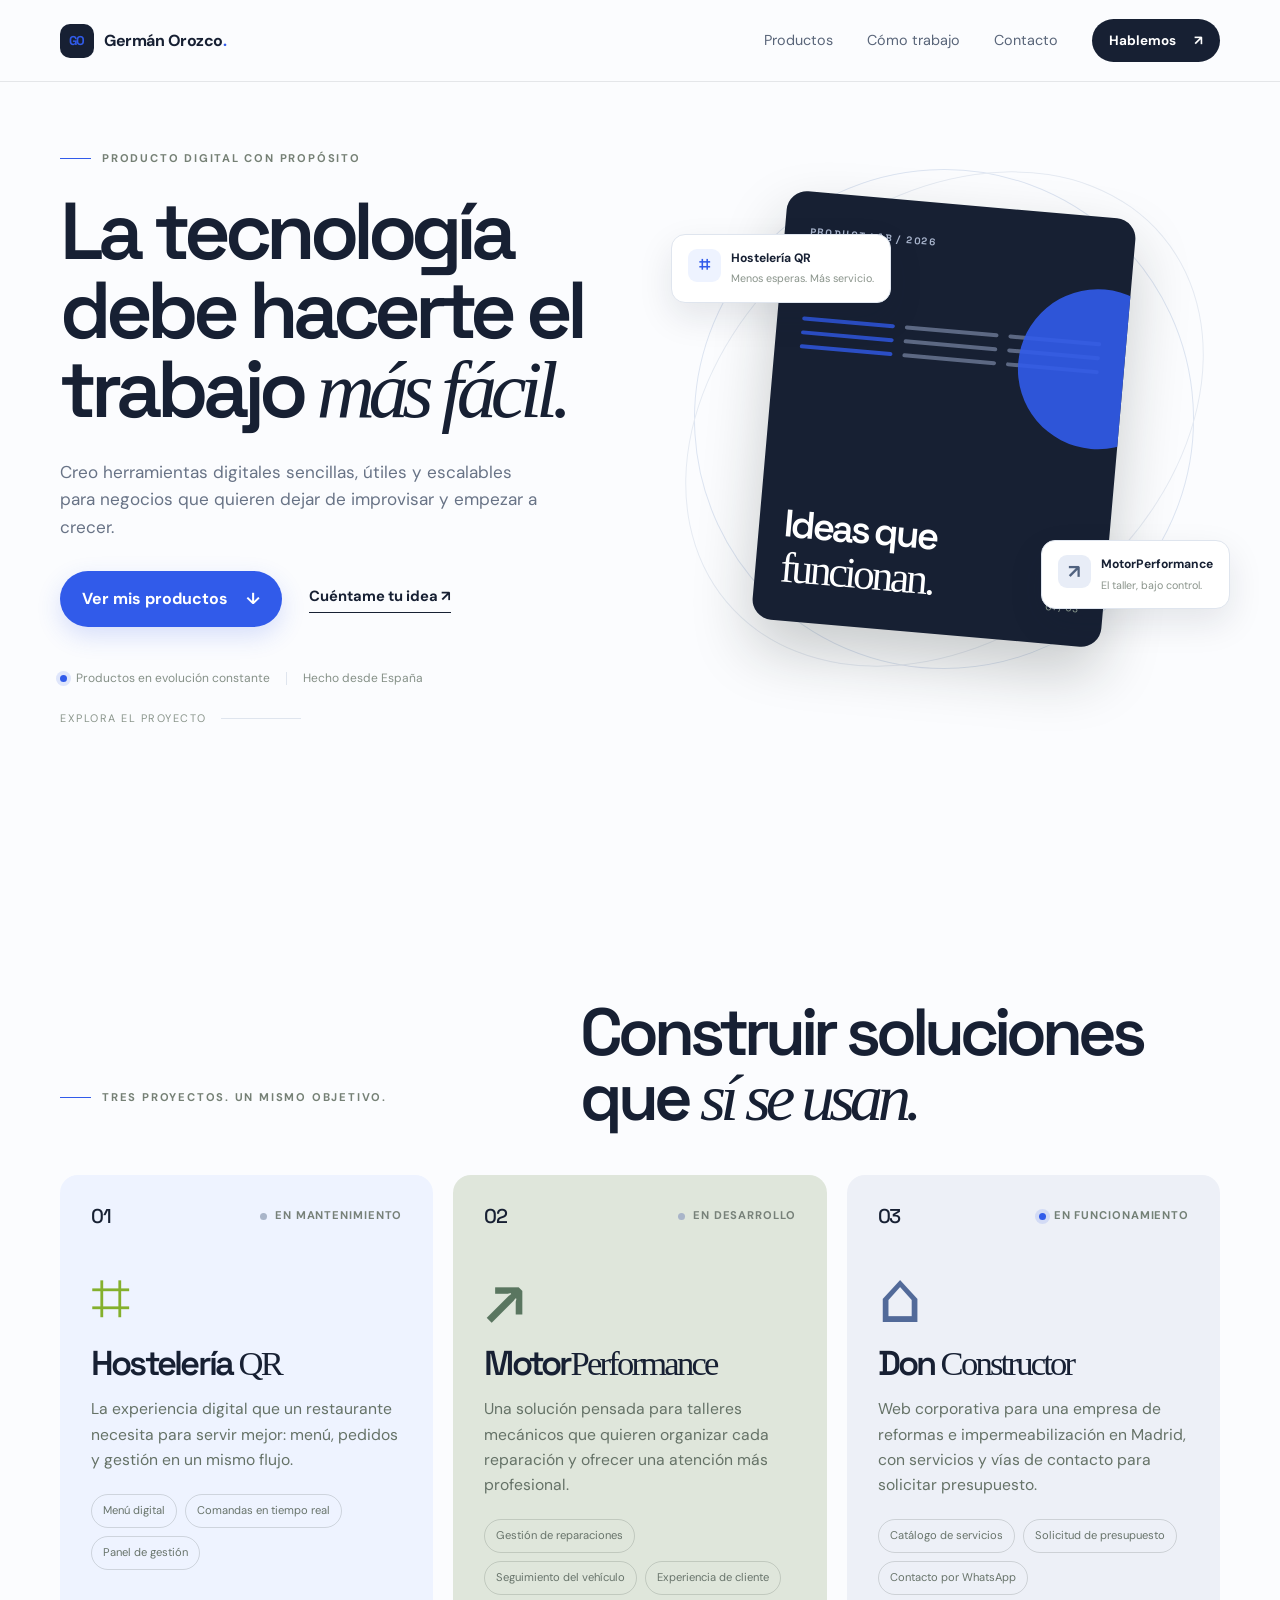
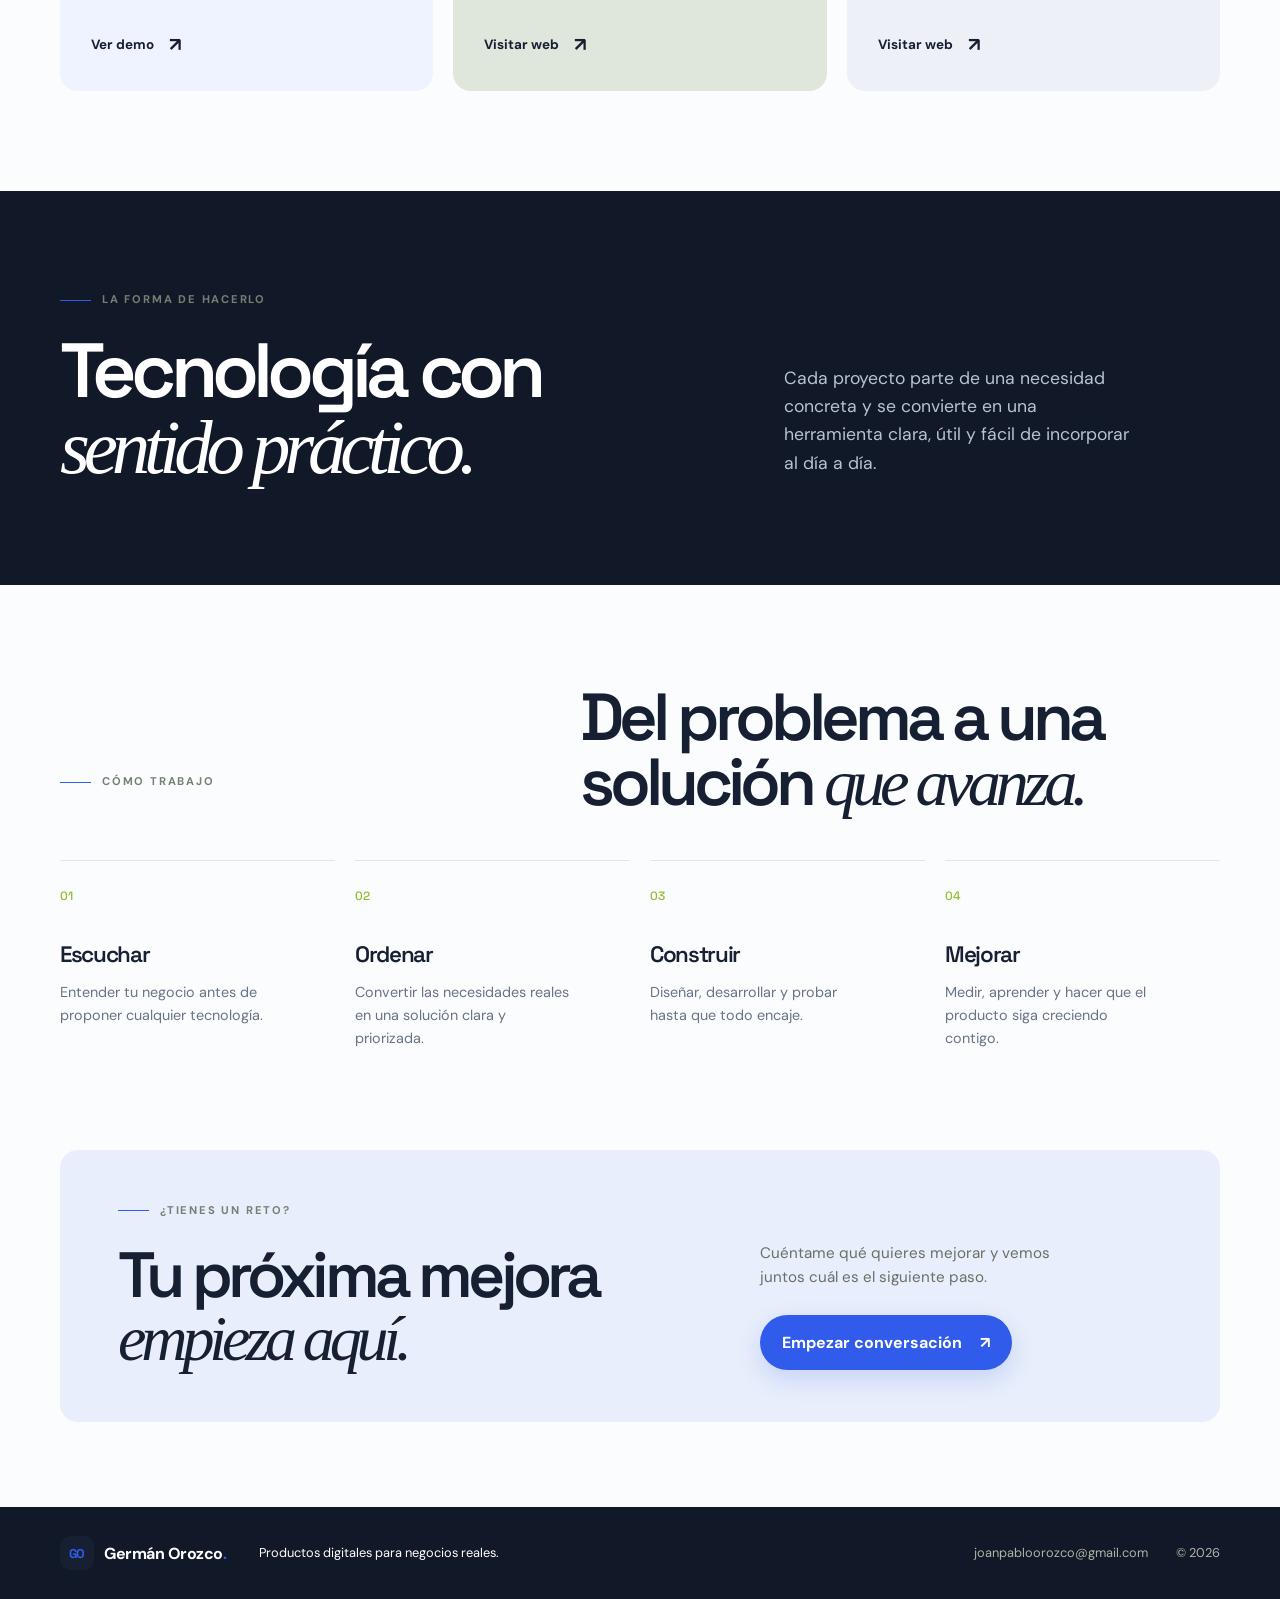
==== index.html @ e048401c "Add Arkanoid game demo and styling for Hostelería QR page" ====
<!doctype html>
<html lang="es">
<head>
  <meta charset="utf-8">
  <meta name="viewport" content="width=device-width, initial-scale=1">
  <title>Germán Orozco — Productos digitales que hacen avanzar tu negocio</title>
  <meta name="description" content="Soluciones digitales creadas por Germán Orozco para hostelería, talleres, construcción y negocios que quieren trabajar mejor.">
  <meta name="author" content="Germán Orozco Murcia">
  <meta property="og:title" content="Germán Orozco — Productos digitales que hacen avanzar tu negocio">
  <meta property="og:description" content="Hostelería QR, MotorPerformance y Don Constructor: soluciones digitales para negocios reales.">
  <link rel="icon" type="image/svg+xml" href="./assets/favicon.svg">
  <link rel="preconnect" href="https://fonts.googleapis.com">
  <link rel="preconnect" href="https://fonts.gstatic.com" crossorigin>
  <link href="https://fonts.googleapis.com/css2?family=DM+Sans:wght@400;500;600;700&family=Space+Grotesk:wght@500;600;700&display=swap" rel="stylesheet">
  <link rel="stylesheet" href="./styles.css">
</head>
<body>
  <header class="site-header" id="header"><div class="container header-inner"><a class="logo" href="#inicio" aria-label="Germán Orozco, inicio"><span class="logo-mark">GO</span><span>Germán Orozco<span class="logo-dot">.</span></span></a><button class="nav-toggle" id="nav-toggle" aria-label="Abrir menú" aria-expanded="false" aria-controls="nav-menu"><span></span><span></span></button><nav class="nav" id="nav-menu" aria-label="Navegación principal"><a href="#productos">Productos</a><a href="#metodo">Cómo trabajo</a><a href="#contacto">Contacto</a><button class="button button--small button--dark open-modal-trigger">Hablemos <span aria-hidden="true">↗</span></button></nav></div></header>
  <main>
    <section class="hero" id="inicio"><div class="hero-grid container"><div class="hero-copy"><p class="eyebrow"><span class="eyebrow-line"></span> Producto digital con propósito</p><h1>La tecnología debe hacerte el trabajo <em>más fácil.</em></h1><p class="hero-lead">Creo herramientas digitales sencillas, útiles y escalables para negocios que quieren dejar de improvisar y empezar a crecer.</p><div class="hero-actions"><a class="button button--accent" href="#productos">Ver mis productos <span aria-hidden="true">↓</span></a><a class="text-link" href="#contacto">Cuéntame tu idea <span aria-hidden="true">↗</span></a></div><div class="hero-note"><span class="status-dot"></span> Productos en evolución constante <span class="note-divider"></span> Hecho desde España</div></div><div class="hero-art" aria-label="Vista abstracta de productos conectados"><div class="orbit orbit--one"></div><div class="orbit orbit--two"></div><div class="art-card art-card--main"><span class="art-label">PRODUCT LAB / 2026</span><div class="art-grid"><span></span><span></span><span></span><span></span><span></span><span></span><span></span><span></span><span></span></div><div class="art-main-copy"><strong>Ideas que<br><i>funcionan.</i></strong><span>01 / 03</span></div></div><div class="floating-card floating-card--qr"><span class="mini-icon mini-icon--qr">⌗</span><strong>Hostelería QR</strong><small>Menos esperas. Más servicio.</small></div><div class="floating-card floating-card--motor"><span class="mini-icon mini-icon--motor">↗</span><strong>MotorPerformance</strong><small>El taller, bajo control.</small></div></div></div><div class="hero-scroll container"><span>Explora el proyecto</span><span class="scroll-line"></span></div></section>
    <section class="intro section" id="productos"><div class="container"><div class="section-heading reveal"><p class="eyebrow"><span class="eyebrow-line"></span> Tres proyectos. Un mismo objetivo.</p><h2>Construir soluciones que <em>sí se usan.</em></h2></div><div class="product-grid"><article class="product-card product-card--qr reveal"><div class="product-top"><span class="product-index">01</span><span class="product-status product-status--soon"><i></i> En mantenimiento</span></div><div class="product-symbol product-symbol--qr">⌗</div><h3>Hostelería <span>QR</span></h3><p>La experiencia digital que un restaurante necesita para servir mejor: menú, pedidos y gestión en un mismo flujo.</p><div class="product-features"><span>Menú digital</span><span>Comandas en tiempo real</span><span>Panel de gestión</span></div><a class="product-link" href="./hosteleria-demo.html" target="_blank" rel="noopener noreferrer">Ver demo <span>↗</span></a></article><article class="product-card product-card--motor reveal"><div class="product-top"><span class="product-index">02</span><span class="product-status product-status--soon"><i></i> En desarrollo</span></div><div class="product-symbol product-symbol--motor">↗</div><h3>Motor<span>Performance</span></h3><p>Una solución pensada para talleres mecánicos que quieren organizar cada reparación y ofrecer una atención más profesional.</p><div class="product-features"><span>Gestión de reparaciones</span><span>Seguimiento del vehículo</span><span>Experiencia de cliente</span></div><a class="product-link" href="https://tallerperformance.dpdns.org/" target="_blank" rel="noopener noreferrer">Visitar web <span aria-hidden="true">↗</span></a></article><article class="product-card product-card--constructor reveal"><div class="product-top"><span class="product-index">03</span><span class="product-status"><i></i> En funcionamiento</span></div><div class="product-symbol product-symbol--constructor" aria-hidden="true">⌂</div><h3>Don <span>Constructor</span></h3><p>Web corporativa para una empresa de reformas e impermeabilización en Madrid, con servicios y vías de contacto para solicitar presupuesto.</p><div class="product-features"><span>Catálogo de servicios</span><span>Solicitud de presupuesto</span><span>Contacto por WhatsApp</span></div><a class="product-link" href="https://donconstructor.com/" target="_blank" rel="noopener noreferrer">Visitar web <span aria-hidden="true">↗</span></a></article></div></div></section>
    <section class="statement section section--dark"><div class="container statement-grid"><div><p class="eyebrow eyebrow--light"><span class="eyebrow-line"></span> La forma de hacerlo</p><h2>Tecnología con<br><em>sentido práctico.</em></h2></div><p class="statement-text">Cada proyecto parte de una necesidad concreta y se convierte en una herramienta clara, útil y fácil de incorporar al día a día.</p></div></section>
    <section class="method section" id="metodo"><div class="container"><div class="section-heading reveal"><p class="eyebrow"><span class="eyebrow-line"></span> Cómo trabajo</p><h2>Del problema a una solución <em>que avanza.</em></h2></div><div class="steps"><div class="step reveal"><span>01</span><h3>Escuchar</h3><p>Entender tu negocio antes de proponer cualquier tecnología.</p></div><div class="step reveal"><span>02</span><h3>Ordenar</h3><p>Convertir las necesidades reales en una solución clara y priorizada.</p></div><div class="step reveal"><span>03</span><h3>Construir</h3><p>Diseñar, desarrollar y probar hasta que todo encaje.</p></div><div class="step reveal"><span>04</span><h3>Mejorar</h3><p>Medir, aprender y hacer que el producto siga creciendo contigo.</p></div></div></div></section>
    <section class="contact-section section" id="contacto"><div class="container contact-box reveal"><div><p class="eyebrow"><span class="eyebrow-line"></span> ¿Tienes un reto?</p><h2>Tu próxima mejora<br><em>empieza aquí.</em></h2></div><div class="contact-action"><p>Cuéntame qué quieres mejorar y vemos juntos cuál es el siguiente paso.</p><button class="button button--accent open-modal-trigger">Empezar conversación <span aria-hidden="true">↗</span></button></div></div></section>
  </main>
  <footer class="footer"><div class="container footer-inner"><a class="logo logo--footer" href="#inicio"><span class="logo-mark">GO</span><span>Germán Orozco<span class="logo-dot">.</span></span></a><p>Productos digitales para negocios reales.</p><div class="footer-right"><a href="mailto:joanpabloorozco@gmail.com">joanpabloorozco@gmail.com</a><span>© <span id="year"></span></span></div></div></footer>
  <div class="modal" id="contact-modal" aria-hidden="true"><div class="modal-card" role="dialog" aria-modal="true" aria-labelledby="modal-title"><button class="modal-close" id="close-modal" aria-label="Cerrar">×</button><p class="eyebrow"><span class="eyebrow-line"></span> Primer paso</p><h2 id="modal-title">Cuéntame qué tienes<br><em>en mente.</em></h2><p class="modal-copy">Déjame tus datos y te responderé para conocer tu proyecto.</p><form id="contact-form" action="https://api.web3forms.com/submit" method="POST"><input type="hidden" name="access_key" value="2f6e93df-c573-4764-9783-0d0e8e8baa0f"><input type="hidden" name="subject" value="Nueva consulta desde Germán Orozco"><label>Tu nombre<input type="text" name="name" placeholder="¿Cómo te llamas?" required></label><label>Tu email<input type="email" name="email" placeholder="nombre@empresa.com" required></label><label>¿En qué puedo ayudarte?<textarea name="message" rows="3" placeholder="Cuéntame brevemente tu idea..." required></textarea></label><button class="button button--accent" type="submit">Enviar mensaje <span>↗</span></button><p class="form-status" id="form-status" role="status"></p></form></div></div>
  <script src="./main.js"></script>
</body>
</html>
---- styles.css ----
:root {
    --ink: #17211b;
    --muted: #68736c;
    --paper: #f7f8f4;
    --line: #dce3da;
    --lime: #c7f36b;
    --sage: #e9f0e5;
    --dark: #17211b;
    --serif: Georgia, 'Times New Roman', serif;
    --sans: 'DM Sans', system-ui, sans-serif;
    --display: 'Space Grotesk', system-ui, sans-serif
}

* {
    box-sizing: border-box;
    margin: 0
}

html {
    scroll-behavior: smooth
}

body {
    background: var(--paper);
    color: var(--ink);
    font-family: var(--sans);
    font-size: 16px;
    line-height: 1.6;
    overflow-x: hidden
}

a {
    color: inherit;
    text-decoration: none
}

button,
input,
textarea {
    font: inherit
}

button {
    cursor: pointer
}

.container {
    width: min(1160px, calc(100% - 48px));
    margin: 0 auto
}

.site-header {
    height: 82px;
    border-bottom: 1px solid rgba(23, 33, 27, .1);
    background: rgba(247, 248, 244, .86);
    backdrop-filter: blur(15px);
    position: sticky;
    top: 0;
    z-index: 10
}

.header-inner {
    height: 100%;
    display: flex;
    justify-content: space-between;
    align-items: center
}

.logo {
    display: flex;
    align-items: center;
    gap: 10px;
    font-weight: 700;
    letter-spacing: -.03em;
    font-size: 1rem
}

.logo-mark {
    display: grid;
    place-items: center;
    background: var(--ink);
    color: var(--lime);
    font: 700 .8rem var(--display);
    height: 34px;
    width: 34px;
    border-radius: 10px;
    letter-spacing: -.07em
}

.logo-dot {
    color: #8ebd2d
}

.nav {
    display: flex;
    align-items: center;
    gap: 34px;
    font-size: .9rem;
    color: #4e5a51
}

.nav a {
    transition: color .2s
}

.nav a:hover {
    color: var(--ink)
}

.button {
    border: 0;
    border-radius: 100px;
    display: inline-flex;
    align-items: center;
    justify-content: center;
    gap: 18px;
    padding: 15px 22px;
    font-weight: 700;
    transition: transform .2s, box-shadow .2s, background .2s
}

.button:hover {
    transform: translateY(-2px)
}

.button--small {
    padding: 11px 17px;
    font-size: .84rem
}

.button--dark {
    background: var(--ink);
    color: #fff
}

.button--accent {
    background: var(--lime);
    color: var(--ink);
    box-shadow: 0 9px 25px rgba(127, 164, 40, .18)
}

.button--accent:hover {
    box-shadow: 0 12px 28px rgba(127, 164, 40, .3)
}

.nav-toggle {
    display: none;
    background: none;
    border: 0;
    width: 34px
}

.nav-toggle span {
    display: block;
    background: var(--ink);
    height: 2px;
    margin: 6px 0
}

.hero {
    min-height: calc(100vh - 82px);
    padding: 96px 0 34px;
    position: relative
}

.hero-grid {
    display: grid;
    grid-template-columns: 1.02fr .98fr;
    align-items: center;
    gap: 55px
}

.eyebrow {
    font-size: .7rem;
    font-weight: 700;
    letter-spacing: .16em;
    text-transform: uppercase;
    color: #758075;
    display: flex;
    align-items: center;
    gap: 11px;
    margin-bottom: 24px
}

.eyebrow-line {
    display: inline-block;
    height: 1px;
    width: 31px;
    background: #8ebd2d
}

.hero h1,
h2 {
    font: 600 clamp(3.5rem, 6.3vw, 5.8rem)/.98 var(--display);
    letter-spacing: -.075em;
    max-width: 700px
}

.hero h1 em,
h2 em {
    font-family: var(--serif);
    font-weight: 400;
    letter-spacing: -.08em
}

.hero-lead {
    max-width: 490px;
    color: var(--muted);
    font-size: 1.07rem;
    margin: 30px 0
}

.hero-actions {
    display: flex;
    align-items: center;
    gap: 27px
}

.text-link {
    font-size: .92rem;
    font-weight: 700;
    border-bottom: 1px solid var(--ink);
    padding-bottom: 3px
}

.hero-note {
    display: flex;
    align-items: center;
    gap: 9px;
    color: #859087;
    font-size: .75rem;
    margin-top: 65px
}

.status-dot,
.product-status i {
    width: 7px;
    height: 7px;
    background: #85b72d;
    border-radius: 50%;
    display: inline-block;
    box-shadow: 0 0 0 4px rgba(133, 183, 45, .14)
}

.note-divider {
    width: 1px;
    height: 13px;
    background: var(--line);
    margin: 0 7px
}

.hero-art {
    height: 530px;
    position: relative;
    display: flex;
    justify-content: center;
    align-items: center
}

.orbit {
    position: absolute;
    border: 1px solid #dbe4d6;
    border-radius: 50%;
    width: 500px;
    height: 500px;
    transform: rotate(-25deg)
}

.orbit--two {
    width: 435px;
    height: 570px;
    border-color: #e3e8df;
    transform: rotate(50deg)
}

.art-card {
    width: 350px;
    height: 430px;
    position: relative;
    background: var(--ink);
    border-radius: 20px;
    color: #fff;
    padding: 25px;
    overflow: hidden;
    box-shadow: 0 28px 60px rgba(23, 33, 27, .22);
    transform: rotate(5deg)
}

.art-card:after {
    content: '';
    position: absolute;
    width: 160px;
    height: 160px;
    border-radius: 50%;
    background: var(--lime);
    right: -54px;
    top: 72px;
    opacity: .9
}

.art-label {
    font: 700 .61rem var(--display);
    letter-spacing: .18em;
    color: #9aa99b
}

.art-grid {
    display: grid;
    grid-template-columns: repeat(3, 1fr);
    gap: 10px;
    margin-top: 74px;
    opacity: .8
}

.art-grid span {
    height: 4px;
    background: #69756c;
    border-radius: 3px
}

.art-grid span:nth-child(3n+1) {
    background: var(--lime)
}

.art-main-copy {
    position: absolute;
    bottom: 29px;
    left: 25px;
    right: 25px;
    display: flex;
    justify-content: space-between;
    align-items: end
}

.art-main-copy strong {
    font: 600 2.4rem/1 var(--display);
    letter-spacing: -.08em
}

.art-main-copy i {
    font: 400 2.7rem var(--serif)
}

.art-main-copy span {
    font-size: .62rem;
    color: #9aa99b
}

.floating-card {
    position: absolute;
    background: #fff;
    border: 1px solid var(--line);
    border-radius: 14px;
    padding: 14px 16px;
    display: grid;
    grid-template-columns: 33px 1fr;
    column-gap: 10px;
    box-shadow: 0 14px 35px rgba(23, 33, 27, .1);
    font-size: .82rem
}

.floating-card strong {
    font-size: .76rem;
    align-self: end
}

.floating-card small {
    grid-column: 2;
    color: #8a948b;
    font-size: .67rem;
    margin-top: 2px
}

.floating-card--qr {
    top: 80px;
    left: 2px
}

.floating-card--motor {
    right: -10px;
    bottom: 75px
}

.mini-icon {
    grid-row: span 2;
    display: grid;
    place-items: center;
    border-radius: 9px;
    width: 33px;
    height: 33px;
    font-weight: 700;
    font-size: 1.2rem
}

.mini-icon--qr {
    background: #eff8d7;
    color: #83ad32
}

.mini-icon--motor {
    background: #e9f0e5;
    color: #506956
}

.hero-scroll {
    display: flex;
    align-items: center;
    gap: 14px;
    color: #8a958b;
    font-size: .68rem;
    letter-spacing: .14em;
    text-transform: uppercase;
    margin-top: 22px
}

.scroll-line {
    width: 80px;
    height: 1px;
    background: var(--line)
}

.section {
    padding: 145px 0
}

.section-heading {
    display: flex;
    justify-content: space-between;
    align-items: end;
    margin-bottom: 66px
}

.section-heading h2 {
    font-size: clamp(2.8rem, 5.2vw, 4.7rem);
    max-width: 640px;
    margin-left: auto
}

.product-grid {
    display: grid;
    grid-template-columns: 1fr 1fr;
    gap: 20px
}

.product-card {
    border-radius: 18px;
    padding: 33px 35px 37px;
    min-height: 505px;
    display: flex;
    flex-direction: column;
    position: relative;
    overflow: hidden;
    transition: transform .25s, box-shadow .25s
}

.product-card:hover {
    transform: translateY(-6px);
    box-shadow: 0 24px 45px rgba(23, 33, 27, .1)
}

.product-card--qr {
    background: var(--sage)
}

.product-card--motor {
    background: #dfe6db
}

.product-top {
    display: flex;
    justify-content: space-between;
    align-items: center;
    color: #738076;
    font-size: .7rem;
    font-weight: 700;
    letter-spacing: .08em;
    text-transform: uppercase
}

.product-index {
    font: 500 1.25rem var(--display);
    letter-spacing: -.06em;
    color: var(--ink)
}

.product-status {
    display: flex;
    gap: 8px;
    align-items: center
}

.product-status--soon {
    color: #778179
}

.product-status--soon i {
    background: #b0bdaf;
    box-shadow: none
}

.product-symbol {
    font: 500 4.4rem var(--display);
    line-height: 1;
    margin-top: 57px;
    letter-spacing: -.15em
}

.product-symbol--qr {
    color: #84b02c
}

.product-symbol--motor {
    color: #5a7660
}

.product-card h3 {
    font: 600 2.8rem/1 var(--display);
    letter-spacing: -.08em;
    margin: 16px 0 21px
}

.product-card h3 span {
    font-family: var(--serif);
    font-weight: 400
}

.product-card p {
    max-width: 420px;
    color: #657267;
    font-size: .98rem
}

.product-features {
    display: flex;
    flex-wrap: wrap;
    gap: 8px;
    margin-top: 30px
}

.product-features span {
    border: 1px solid rgba(23, 33, 27, .15);
    border-radius: 100px;
    padding: 7px 11px;
    font-size: .7rem;
    color: #68746b
}

.product-link {
    margin-top: auto;
    padding-top: 35px;
    align-self: flex-start;
    font-weight: 700;
    font-size: .84rem;
    border: 0;
    background: none;
    color: var(--ink);
    display: flex;
    gap: 15px;
    align-items: center
}

.product-link span {
    font-size: 1.2rem
}

.section--dark {
    background: var(--dark);
    color: #fff
}

.statement-grid {
    display: grid;
    grid-template-columns: 1.2fr .8fr;
    gap: 70px;
    align-items: end
}

.statement h2 {
    font-size: clamp(3rem, 6vw, 5.7rem)
}

.statement-text {
    color: #aab6a7;
    font-size: 1.1rem;
    max-width: 350px;
    padding-bottom: 8px
}

.steps {
    display: grid;
    grid-template-columns: repeat(4, 1fr);
    gap: 20px
}

.step {
    border-top: 1px solid var(--line);
    padding-top: 21px
}

.step span {
    font: 500 .75rem var(--display);
    color: #8ebd2d
}

.step h3 {
    font: 600 1.4rem var(--display);
    letter-spacing: -.06em;
    margin: 32px 0 12px
}

.step p {
    color: var(--muted);
    font-size: .9rem;
    max-width: 220px
}

.contact-section {
    padding-top: 35px;
    padding-bottom: 125px
}

.contact-box {
    background: #e4ecde;
    border-radius: 18px;
    padding: 75px 76px;
    display: grid;
    grid-template-columns: 1.2fr .8fr;
    gap: 40px;
    align-items: end
}

.contact-box h2 {
    font-size: clamp(2.7rem, 5vw, 4.7rem)
}

.contact-action p {
    font-size: .95rem;
    color: #657267;
    margin-bottom: 25px;
    max-width: 300px
}

.footer {
    background: var(--ink);
    color: #fff;
    padding: 29px 0
}

.footer-inner {
    display: flex;
    align-items: center;
    gap: 33px;
    font-size: .8rem
}

.logo--footer {
    color: #fff
}

.footer-right {
    margin-left: auto;
    display: flex;
    gap: 28px;
    color: #aab6a7
}

.modal {
    position: fixed;
    inset: 0;
    z-index: 30;
    display: grid;
    place-items: center;
    background: rgba(23, 33, 27, .68);
    padding: 20px;
    opacity: 0;
    visibility: hidden;
    transition: .25s
}

.modal.is-open {
    opacity: 1;
    visibility: visible
}

.modal-card {
    background: var(--paper);
    width: min(510px, 100%);
    padding: 44px;
    border-radius: 18px;
    position: relative;
    transform: translateY(18px);
    transition: .3s
}

.modal.is-open .modal-card {
    transform: translateY(0)
}

.modal-close {
    position: absolute;
    right: 19px;
    top: 14px;
    border: 0;
    background: none;
    font-size: 1.9rem;
    color: var(--muted)
}

.modal-card h2 {
    font-size: 3rem;
    margin-bottom: 18px
}

.modal-copy {
    color: var(--muted);
    font-size: .92rem;
    margin-bottom: 25px
}

.modal-card label {
    display: block;
    font-size: .74rem;
    font-weight: 700;
    margin: 14px 0 7px
}

.modal-card input,
.modal-card textarea {
    display: block;
    width: 100%;
    margin-top: 6px;
    padding: 12px 14px;
    border: 1px solid var(--line);
    border-radius: 9px;
    background: #fff;
    outline: 0;
    resize: vertical
}

.modal-card input:focus,
.modal-card textarea:focus {
    border-color: #8ebd2d;
    box-shadow: 0 0 0 3px rgba(142, 189, 45, .14)
}

.modal-card .button {
    margin-top: 20px
}

.form-status {
    font-size: .8rem;
    margin-top: 14px;
    color: #668c2b
}

.reveal {
    opacity: 1;
    transform: none
}

@media (min-width:769px) {
    .js .reveal {
        opacity: 0;
        transform: translateY(20px);
        transition: opacity .7s ease, transform .7s ease
    }

    .js .reveal.is-visible {
        opacity: 1;
        transform: none
    }
}

@media(max-width:850px) {
    .hero {
        padding-top: 68px
    }

    .hero-grid {
        grid-template-columns: 1fr;
        gap: 30px
    }

    .hero-art {
        height: 470px
    }

    .hero-copy {
        max-width: 650px
    }

    .section-heading {
        display: block
    }

    .section-heading h2 {
        margin-top: 25px;
        margin-left: 0
    }

    .statement-grid,
    .contact-box {
        grid-template-columns: 1fr
    }

    .statement-text {
        max-width: 470px
    }

    .steps {
        grid-template-columns: 1fr 1fr;
        gap: 35px
    }

    .contact-box {
        padding: 50px 38px
    }
}

@media(max-width:680px) {
    .container {
        width: min(100% - 34px, 1160px)
    }

    .site-header {
        height: 70px
    }

    .nav-toggle {
        display: block;
        z-index: 12
    }

    .nav {
        position: fixed;
        inset: 70px 0 0;
        background: var(--paper);
        display: flex;
        flex-direction: column;
        align-items: flex-start;
        padding: 50px 28px;
        gap: 25px;
        font-size: 1.25rem;
        opacity: 0;
        visibility: hidden;
        transform: translateY(-8px);
        transition: .25s
    }

    .nav.is-open {
        opacity: 1;
        visibility: visible;
        transform: none
    }

    .nav .button {
        font-size: .9rem;
        margin-top: 10px
    }

    .hero {
        min-height: auto;
        padding: 63px 0 30px
    }

    .hero h1 {
        font-size: clamp(3rem, 14vw, 4.5rem)
    }

    .hero-actions {
        align-items: flex-start;
        flex-direction: column;
        gap: 20px
    }

    .hero-note {
        margin-top: 45px;
        flex-wrap: wrap
    }

    .hero-art {
        height: 380px;
        margin-top: 15px
    }

    .orbit {
        width: 330px;
        height: 330px
    }

    .orbit--two {
        width: 300px;
        height: 390px
    }

    .art-card {
        width: 245px;
        height: 310px;
        padding: 18px
    }

    .art-card:after {
        width: 105px;
        height: 105px;
        right: -35px;
        top: 55px
    }

    .art-grid {
        margin-top: 43px;
        gap: 6px
    }

    .art-main-copy {
        left: 18px;
        right: 18px;
        bottom: 20px
    }

    .art-main-copy strong {
        font-size: 1.7rem
    }

    .art-main-copy i {
        font-size: 1.95rem
    }

    .floating-card {
        padding: 10px;
        font-size: .7rem
    }

    .floating-card--qr {
        left: -3px;
        top: 31px
    }

    .floating-card--motor {
        right: -3px;
        bottom: 29px
    }

    .mini-icon {
        width: 28px;
        height: 28px
    }

    .floating-card small {
        font-size: .58rem
    }

    .section {
        padding: 90px 0
    }

    .section-heading {
        margin-bottom: 38px
    }

    .product-grid {
        grid-template-columns: 1fr
    }

    .product-card {
        min-height: 475px;
        padding: 28px
    }

    .product-symbol {
        margin-top: 45px
    }

    .product-card h3 {
        font-size: 2.4rem
    }

    .statement h2 {
        font-size: 3.2rem
    }

    .steps {
        grid-template-columns: 1fr
    }

    .step h3 {
        margin-top: 18px
    }

    .contact-section {
        padding-bottom: 80px
    }

    .contact-box {
        padding: 38px 27px
    }

    .contact-box h2 {
        font-size: 3rem
    }

    .footer-inner {
        flex-wrap: wrap;
        gap: 18px
    }

    .footer-inner>p {
        order: 3;
        width: 100%
    }

    .footer-right {
        margin-left: 0;
        width: 100%;
        justify-content: space-between;
        font-size: .68rem
    }

    .modal-card {
        padding: 37px 22px
    }

    .modal-card h2 {
        font-size: 2.5rem
    }
}

:root {
    --ink: #172033;
    --muted: #687386;
    --paper: #fbfcfe;
    --line: #dfe5ee;
    --lime: #315bea;
    --sage: #eef3ff;
    --dark: #111827
}

.site-header {
    border-bottom-color: rgba(23, 32, 51, .1);
    background: rgba(251, 252, 254, .88)
}

.logo-dot,
.eyebrow-line {
    color: #315bea;
    background: #315bea
}

.nav {
    color: #596579
}

.button--accent {
    color: #fff;
    background: #315bea;
    box-shadow: 0 9px 25px rgba(49, 91, 234, .18)
}

.button--accent:hover {
    box-shadow: 0 12px 28px rgba(49, 91, 234, .3)
}

.hero {
    padding-top: 68px
}

.hero-grid {
    gap: 35px
}

.hero-note {
    margin-top: 42px
}

.status-dot,
.product-status i {
    background: #315bea;
    box-shadow: 0 0 0 4px rgba(49, 91, 234, .14)
}

.orbit {
    border-color: #dce4f1
}

.orbit--two {
    border-color: #e5eaf2
}

.art-label {
    color: #aab6ce
}

.art-grid span {
    background: #6e7b98
}

.art-grid span:nth-child(3n+1) {
    background: #315bea
}

.art-card:after {
    background: #315bea
}

.floating-card {
    box-shadow: 0 14px 35px rgba(23, 32, 51, .1)
}

.mini-icon--qr {
    background: #eef3ff;
    color: #315bea
}

.mini-icon--motor {
    background: #e8edf7;
    color: #50627f
}

.section {
    padding: 100px 0
}

.section-heading {
    margin-bottom: 45px
}

.product-card {
    min-height: 435px;
    padding: 28px 31px 31px
}

.product-symbol {
    margin-top: 34px
}

.product-card h3 {
    margin: 12px 0 16px
}

.product-features {
    margin-top: 22px
}

.statement-text {
    color: #b7c2d3
}

.step {
    border-top-color: #dfe5ee
}

.contact-section {
    padding-top: 0;
    padding-bottom: 85px
}

.contact-box {
    padding: 52px 58px;
    background: #e8eefb
}

.footer {
    background: #111827
}

.modal {
    background: rgba(17, 24, 39, .7)
}

.modal-card input:focus,
.modal-card textarea:focus {
    border-color: #315bea;
    box-shadow: 0 0 0 3px rgba(49, 91, 234, .14)
}

.form-status {
    color: #315bea
}

@media(max-width:850px) {
    .hero {
        padding-top: 50px
    }

    .section {
        padding: 78px 0
    }

    .contact-box {
        padding: 42px 34px
    }
}

@media(max-width:680px) {
    .hero {
        padding-top: 48px
    }

    .hero-art {
        height: 345px
    }

    .section {
        padding: 68px 0
    }

    .product-card {
        min-height: 420px;
        padding: 25px
    }

    .product-symbol {
        margin-top: 32px
    }

    .contact-section {
        padding-bottom: 60px
    }
}

.logo-dot {
    color: #315bea;
    background: transparent
}

.product-status--soon i {
    background: #a9b5c9;
    box-shadow: none
}

/* Portfolio: tres proyectos con una cuadrícula adaptable. */
.product-grid {
    grid-template-columns: repeat(3, minmax(0, 1fr))
}

.product-card h3 {
    font-size: clamp(1.85rem, 2.7vw, 2.8rem)
}

.product-card--constructor {
    background: #edf0f7
}

.product-symbol--constructor {
    color: #526a99
}

@media(min-width:681px) and (max-width:1050px) {
    .product-grid {
        grid-template-columns: repeat(2, minmax(0, 1fr))
    }

    .product-card--constructor {
        grid-column: 1 / -1
    }
}

@media(max-width:680px) {
    .product-grid {
        grid-template-columns: minmax(0, 1fr)
    }

    .product-card h3 {
        font-size: 2.4rem
    }
}
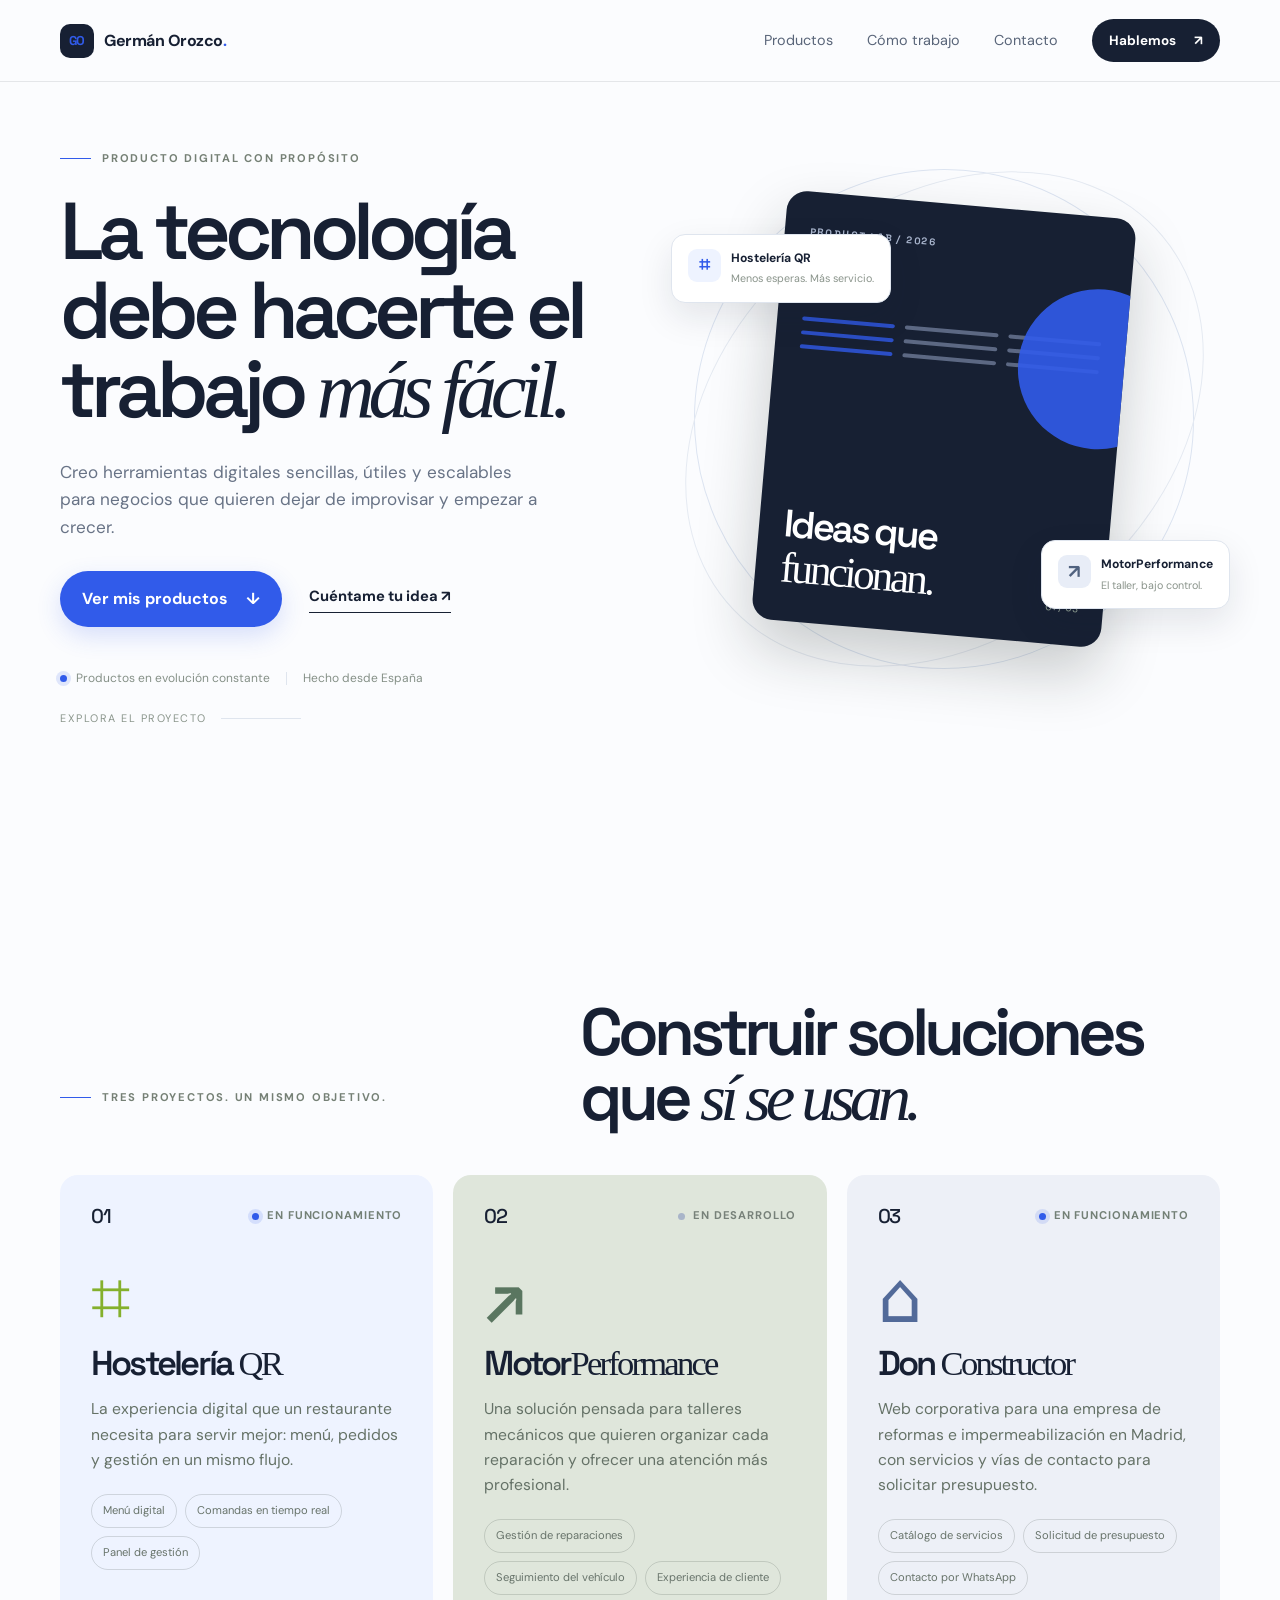
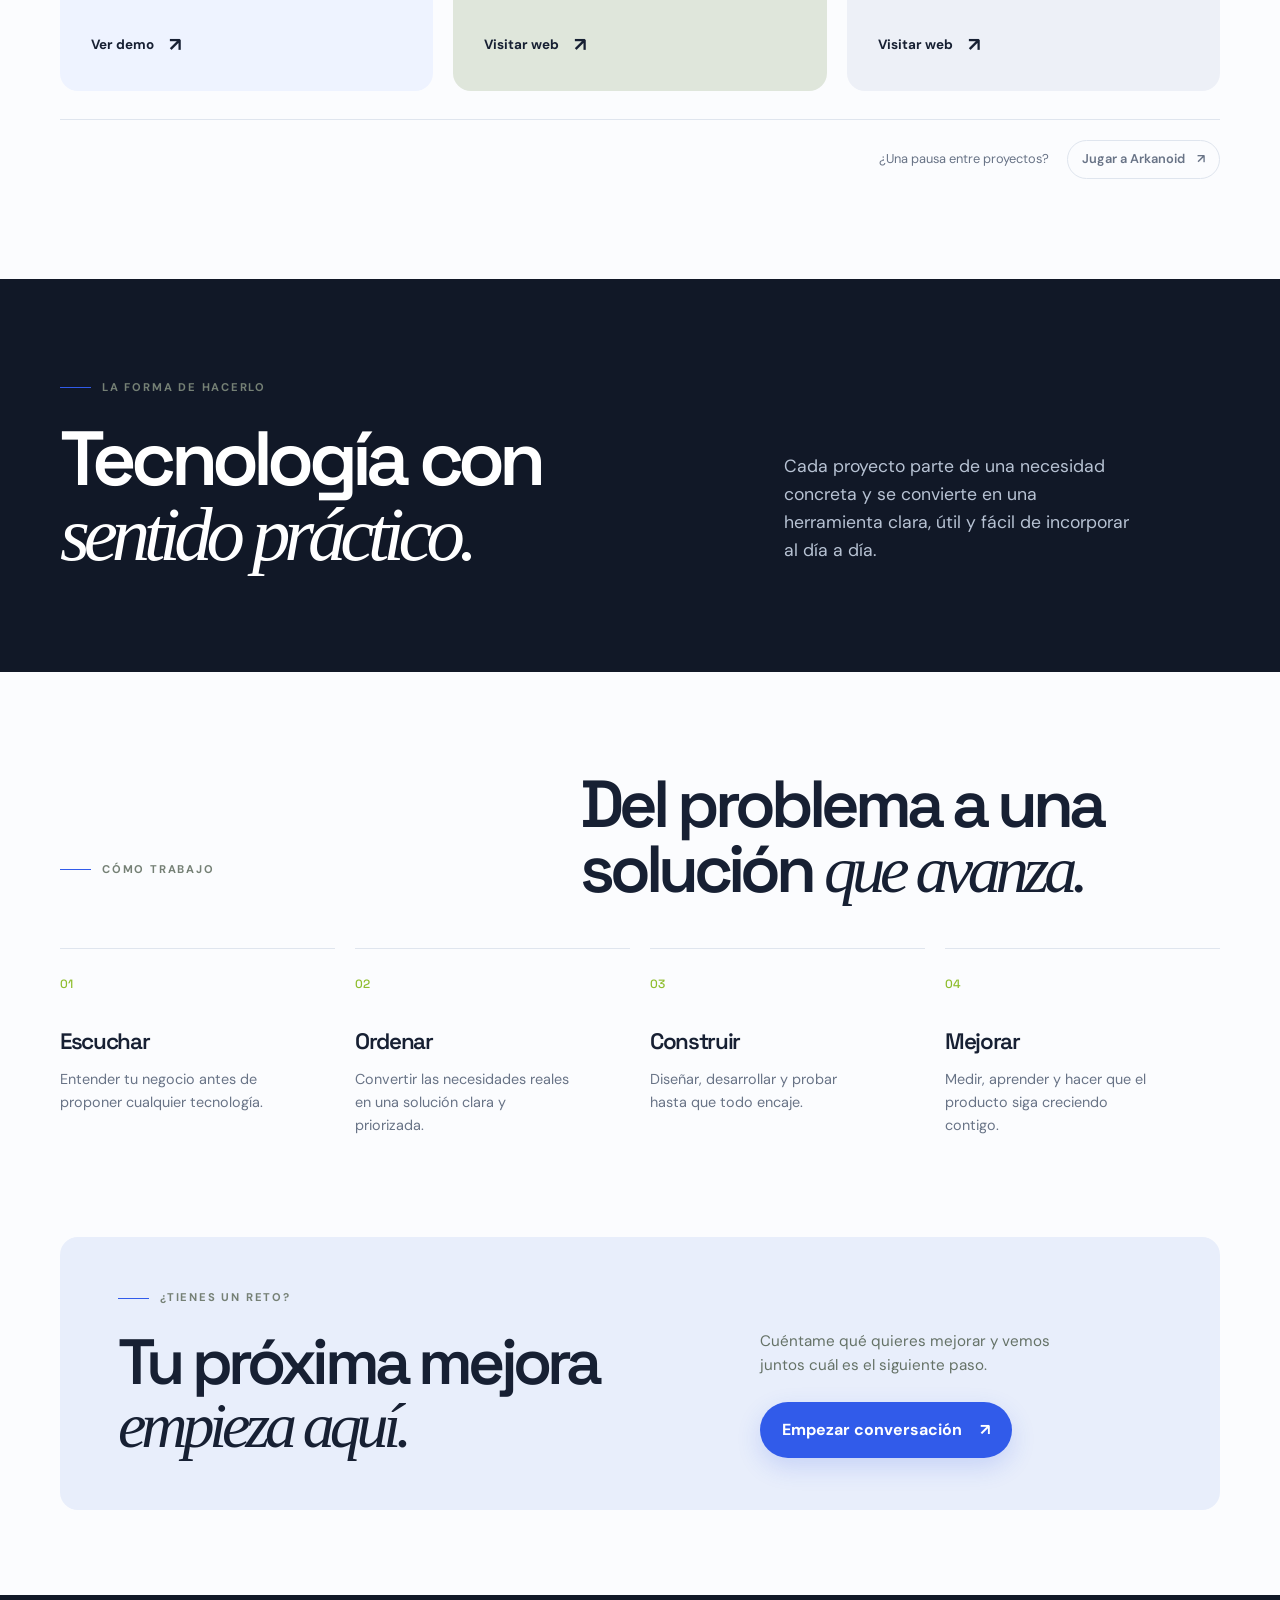
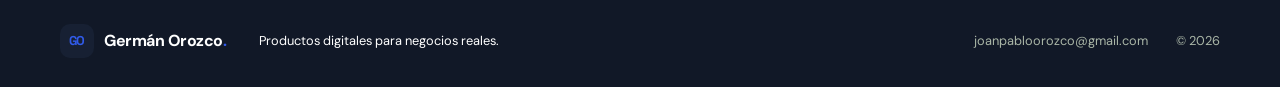
==== commit 003bac72: "Update Hostelería QR demo with new content and styling enhancements" ====
--- a/index.html
+++ b/index.html
@@ -18,7 +18,7 @@
   <header class="site-header" id="header"><div class="container header-inner"><a class="logo" href="#inicio" aria-label="Germán Orozco, inicio"><span class="logo-mark">GO</span><span>Germán Orozco<span class="logo-dot">.</span></span></a><button class="nav-toggle" id="nav-toggle" aria-label="Abrir menú" aria-expanded="false" aria-controls="nav-menu"><span></span><span></span></button><nav class="nav" id="nav-menu" aria-label="Navegación principal"><a href="#productos">Productos</a><a href="#metodo">Cómo trabajo</a><a href="#contacto">Contacto</a><button class="button button--small button--dark open-modal-trigger">Hablemos <span aria-hidden="true">↗</span></button></nav></div></header>
   <main>
     <section class="hero" id="inicio"><div class="hero-grid container"><div class="hero-copy"><p class="eyebrow"><span class="eyebrow-line"></span> Producto digital con propósito</p><h1>La tecnología debe hacerte el trabajo <em>más fácil.</em></h1><p class="hero-lead">Creo herramientas digitales sencillas, útiles y escalables para negocios que quieren dejar de improvisar y empezar a crecer.</p><div class="hero-actions"><a class="button button--accent" href="#productos">Ver mis productos <span aria-hidden="true">↓</span></a><a class="text-link" href="#contacto">Cuéntame tu idea <span aria-hidden="true">↗</span></a></div><div class="hero-note"><span class="status-dot"></span> Productos en evolución constante <span class="note-divider"></span> Hecho desde España</div></div><div class="hero-art" aria-label="Vista abstracta de productos conectados"><div class="orbit orbit--one"></div><div class="orbit orbit--two"></div><div class="art-card art-card--main"><span class="art-label">PRODUCT LAB / 2026</span><div class="art-grid"><span></span><span></span><span></span><span></span><span></span><span></span><span></span><span></span><span></span></div><div class="art-main-copy"><strong>Ideas que<br><i>funcionan.</i></strong><span>01 / 03</span></div></div><div class="floating-card floating-card--qr"><span class="mini-icon mini-icon--qr">⌗</span><strong>Hostelería QR</strong><small>Menos esperas. Más servicio.</small></div><div class="floating-card floating-card--motor"><span class="mini-icon mini-icon--motor">↗</span><strong>MotorPerformance</strong><small>El taller, bajo control.</small></div></div></div><div class="hero-scroll container"><span>Explora el proyecto</span><span class="scroll-line"></span></div></section>
-    <section class="intro section" id="productos"><div class="container"><div class="section-heading reveal"><p class="eyebrow"><span class="eyebrow-line"></span> Tres proyectos. Un mismo objetivo.</p><h2>Construir soluciones que <em>sí se usan.</em></h2></div><div class="product-grid"><article class="product-card product-card--qr reveal"><div class="product-top"><span class="product-index">01</span><span class="product-status product-status--soon"><i></i> En mantenimiento</span></div><div class="product-symbol product-symbol--qr">⌗</div><h3>Hostelería <span>QR</span></h3><p>La experiencia digital que un restaurante necesita para servir mejor: menú, pedidos y gestión en un mismo flujo.</p><div class="product-features"><span>Menú digital</span><span>Comandas en tiempo real</span><span>Panel de gestión</span></div><a class="product-link" href="./hosteleria-demo.html" target="_blank" rel="noopener noreferrer">Ver demo <span>↗</span></a></article><article class="product-card product-card--motor reveal"><div class="product-top"><span class="product-index">02</span><span class="product-status product-status--soon"><i></i> En desarrollo</span></div><div class="product-symbol product-symbol--motor">↗</div><h3>Motor<span>Performance</span></h3><p>Una solución pensada para talleres mecánicos que quieren organizar cada reparación y ofrecer una atención más profesional.</p><div class="product-features"><span>Gestión de reparaciones</span><span>Seguimiento del vehículo</span><span>Experiencia de cliente</span></div><a class="product-link" href="https://tallerperformance.dpdns.org/" target="_blank" rel="noopener noreferrer">Visitar web <span aria-hidden="true">↗</span></a></article><article class="product-card product-card--constructor reveal"><div class="product-top"><span class="product-index">03</span><span class="product-status"><i></i> En funcionamiento</span></div><div class="product-symbol product-symbol--constructor" aria-hidden="true">⌂</div><h3>Don <span>Constructor</span></h3><p>Web corporativa para una empresa de reformas e impermeabilización en Madrid, con servicios y vías de contacto para solicitar presupuesto.</p><div class="product-features"><span>Catálogo de servicios</span><span>Solicitud de presupuesto</span><span>Contacto por WhatsApp</span></div><a class="product-link" href="https://donconstructor.com/" target="_blank" rel="noopener noreferrer">Visitar web <span aria-hidden="true">↗</span></a></article></div></div></section>
+    <section class="intro section" id="productos"><div class="container"><div class="section-heading reveal"><p class="eyebrow"><span class="eyebrow-line"></span> Tres proyectos. Un mismo objetivo.</p><h2>Construir soluciones que <em>sí se usan.</em></h2></div><div class="product-grid"><article class="product-card product-card--qr reveal"><div class="product-top"><span class="product-index">01</span><span class="product-status"><i></i> En funcionamiento</span></div><div class="product-symbol product-symbol--qr">⌗</div><h3>Hostelería <span>QR</span></h3><p>La experiencia digital que un restaurante necesita para servir mejor: menú, pedidos y gestión en un mismo flujo.</p><div class="product-features"><span>Menú digital</span><span>Comandas en tiempo real</span><span>Panel de gestión</span></div><a class="product-link" href="https://hosteleriaqr.loveslife.biz/index.php" target="_blank" rel="noopener noreferrer">Ver demo <span>↗</span></a></article><article class="product-card product-card--motor reveal"><div class="product-top"><span class="product-index">02</span><span class="product-status product-status--soon"><i></i> En desarrollo</span></div><div class="product-symbol product-symbol--motor">↗</div><h3>Motor<span>Performance</span></h3><p>Una solución pensada para talleres mecánicos que quieren organizar cada reparación y ofrecer una atención más profesional.</p><div class="product-features"><span>Gestión de reparaciones</span><span>Seguimiento del vehículo</span><span>Experiencia de cliente</span></div><a class="product-link" href="https://tallerperformance.dpdns.org/" target="_blank" rel="noopener noreferrer">Visitar web <span aria-hidden="true">↗</span></a></article><article class="product-card product-card--constructor reveal"><div class="product-top"><span class="product-index">03</span><span class="product-status"><i></i> En funcionamiento</span></div><div class="product-symbol product-symbol--constructor" aria-hidden="true">⌂</div><h3>Don <span>Constructor</span></h3><p>Web corporativa para una empresa de reformas e impermeabilización en Madrid, con servicios y vías de contacto para solicitar presupuesto.</p><div class="product-features"><span>Catálogo de servicios</span><span>Solicitud de presupuesto</span><span>Contacto por WhatsApp</span></div><a class="product-link" href="https://donconstructor.com/" target="_blank" rel="noopener noreferrer">Visitar web <span aria-hidden="true">↗</span></a></article></div><aside class="arcade-break" aria-label="Un descanso para jugar"><p>¿Una pausa entre proyectos?</p><a class="arcade-break-link" href="./hosteleria-demo.html">Jugar a Arkanoid <span aria-hidden="true">↗</span></a></aside></div></section>
     <section class="statement section section--dark"><div class="container statement-grid"><div><p class="eyebrow eyebrow--light"><span class="eyebrow-line"></span> La forma de hacerlo</p><h2>Tecnología con<br><em>sentido práctico.</em></h2></div><p class="statement-text">Cada proyecto parte de una necesidad concreta y se convierte en una herramienta clara, útil y fácil de incorporar al día a día.</p></div></section>
     <section class="method section" id="metodo"><div class="container"><div class="section-heading reveal"><p class="eyebrow"><span class="eyebrow-line"></span> Cómo trabajo</p><h2>Del problema a una solución <em>que avanza.</em></h2></div><div class="steps"><div class="step reveal"><span>01</span><h3>Escuchar</h3><p>Entender tu negocio antes de proponer cualquier tecnología.</p></div><div class="step reveal"><span>02</span><h3>Ordenar</h3><p>Convertir las necesidades reales en una solución clara y priorizada.</p></div><div class="step reveal"><span>03</span><h3>Construir</h3><p>Diseñar, desarrollar y probar hasta que todo encaje.</p></div><div class="step reveal"><span>04</span><h3>Mejorar</h3><p>Medir, aprender y hacer que el producto siga creciendo contigo.</p></div></div></div></section>
     <section class="contact-section section" id="contacto"><div class="container contact-box reveal"><div><p class="eyebrow"><span class="eyebrow-line"></span> ¿Tienes un reto?</p><h2>Tu próxima mejora<br><em>empieza aquí.</em></h2></div><div class="contact-action"><p>Cuéntame qué quieres mejorar y vemos juntos cuál es el siguiente paso.</p><button class="button button--accent open-modal-trigger">Empezar conversación <span aria-hidden="true">↗</span></button></div></div></section>
--- a/styles.css
+++ b/styles.css
@@ -1228,6 +1228,39 @@
 }
 
 /* Portfolio: tres proyectos con una cuadrícula adaptable. */
+.arcade-break {
+    display: flex;
+    justify-content: flex-end;
+    align-items: center;
+    flex-wrap: wrap;
+    gap: 10px 18px;
+    margin-top: 28px;
+    padding-top: 20px;
+    border-top: 1px solid var(--line);
+    color: var(--muted);
+    font-size: .8rem;
+}
+
+.arcade-break-link {
+    display: inline-flex;
+    align-items: center;
+    gap: 12px;
+    padding: 8px 14px;
+    border: 1px solid var(--line);
+    border-radius: 100px;
+    font-weight: 600;
+}
+
+.arcade-break-link:hover {
+    color: var(--ink);
+    background: var(--sage);
+}
+
+.arcade-break-link:focus-visible {
+    outline: 2px solid var(--lime);
+    outline-offset: 4px;
+}
+
 .product-grid {
     grid-template-columns: repeat(3, minmax(0, 1fr))
 }
@@ -1262,4 +1295,4 @@
     .product-card h3 {
         font-size: 2.4rem
     }
-}+}
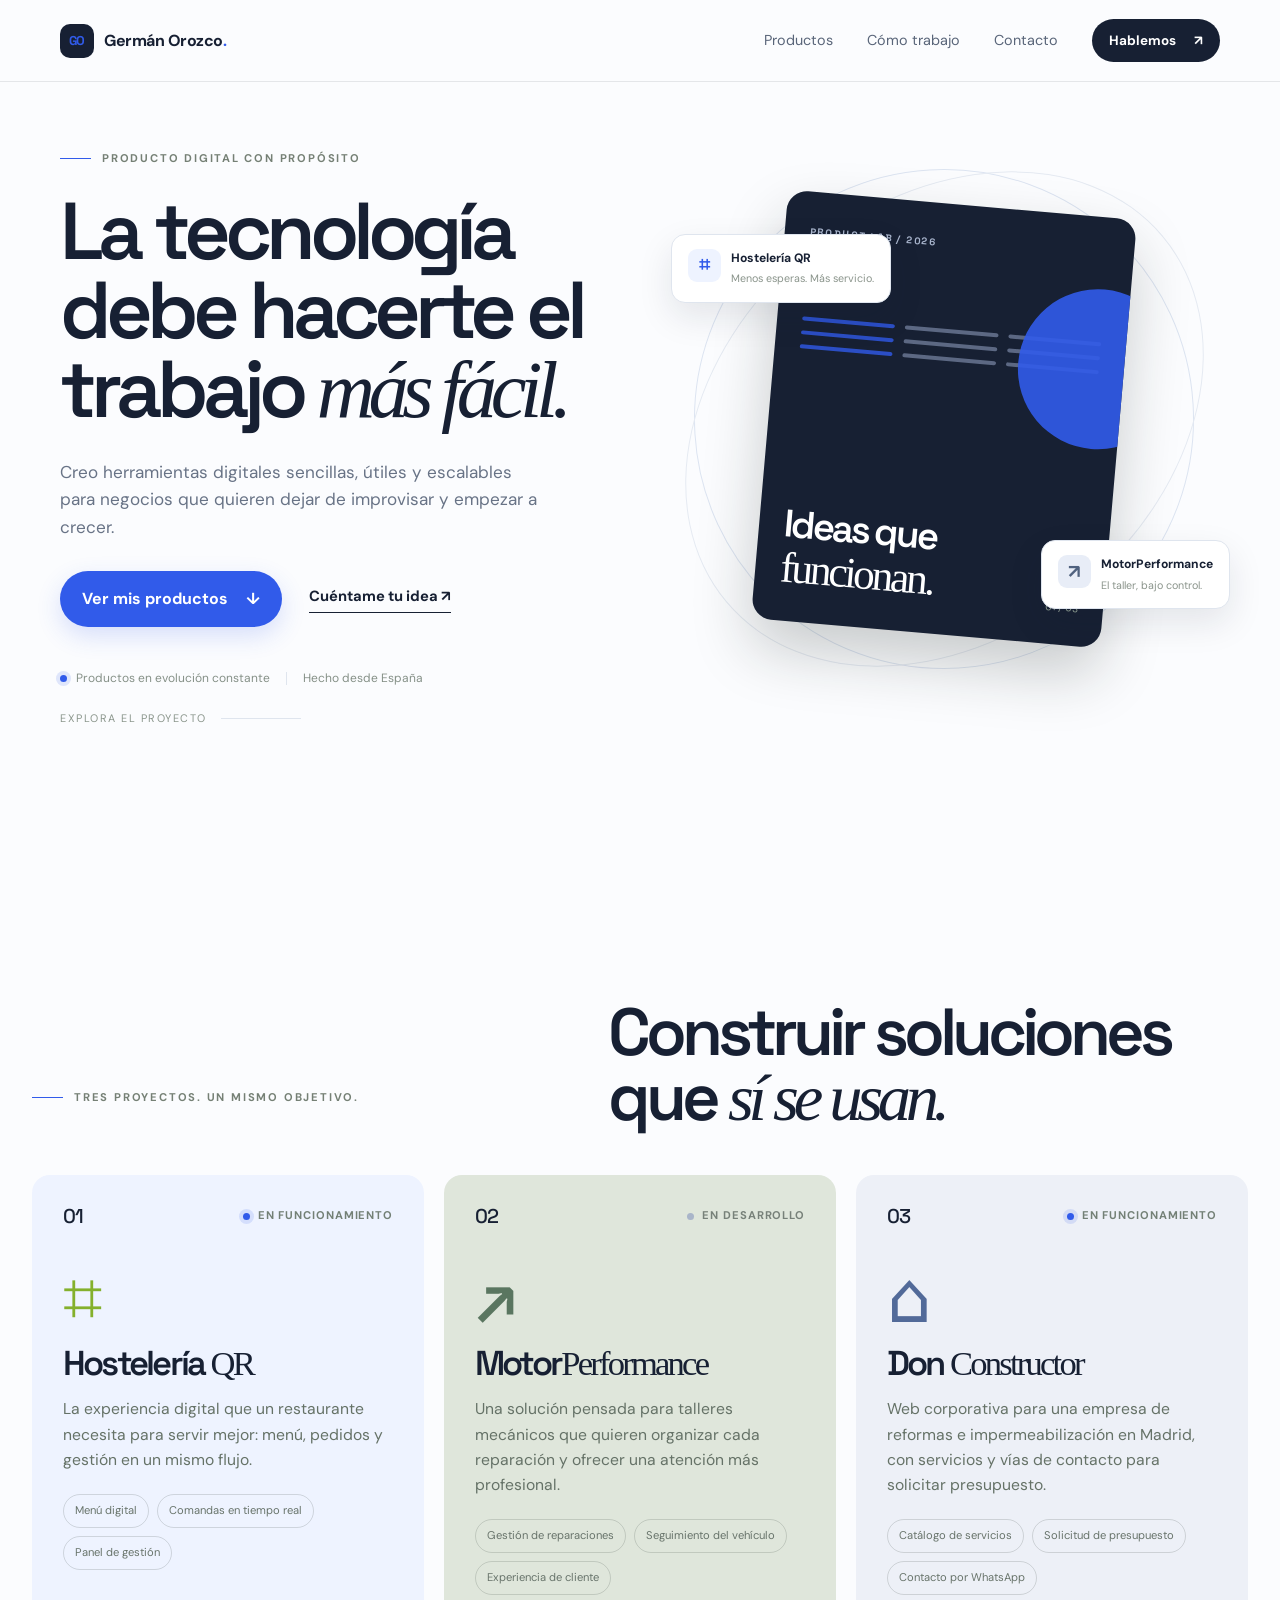
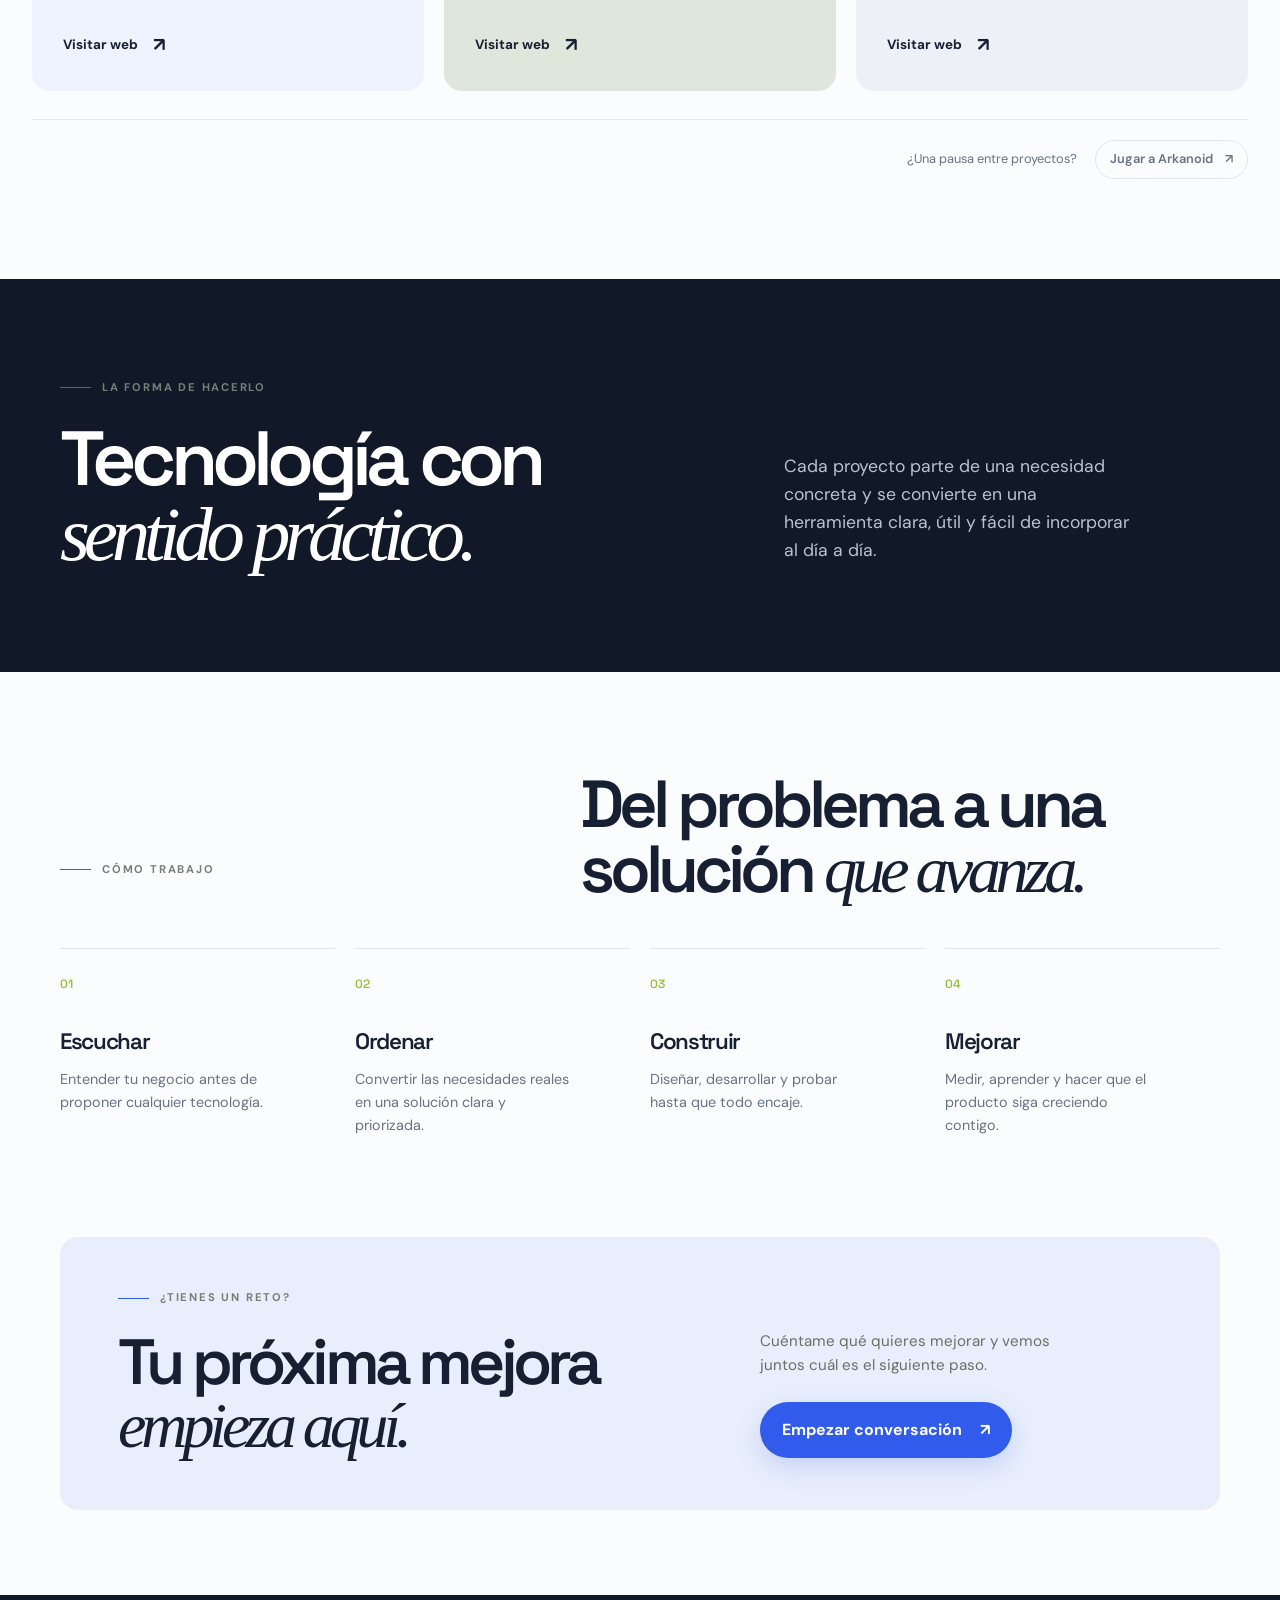
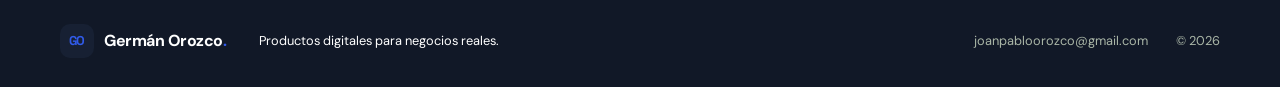
==== commit e5c6b975: "Enhance product section layout for better responsiveness on larger screens" ====
--- a/index.html
+++ b/index.html
@@ -18,7 +18,7 @@
   <header class="site-header" id="header"><div class="container header-inner"><a class="logo" href="#inicio" aria-label="Germán Orozco, inicio"><span class="logo-mark">GO</span><span>Germán Orozco<span class="logo-dot">.</span></span></a><button class="nav-toggle" id="nav-toggle" aria-label="Abrir menú" aria-expanded="false" aria-controls="nav-menu"><span></span><span></span></button><nav class="nav" id="nav-menu" aria-label="Navegación principal"><a href="#productos">Productos</a><a href="#metodo">Cómo trabajo</a><a href="#contacto">Contacto</a><button class="button button--small button--dark open-modal-trigger">Hablemos <span aria-hidden="true">↗</span></button></nav></div></header>
   <main>
     <section class="hero" id="inicio"><div class="hero-grid container"><div class="hero-copy"><p class="eyebrow"><span class="eyebrow-line"></span> Producto digital con propósito</p><h1>La tecnología debe hacerte el trabajo <em>más fácil.</em></h1><p class="hero-lead">Creo herramientas digitales sencillas, útiles y escalables para negocios que quieren dejar de improvisar y empezar a crecer.</p><div class="hero-actions"><a class="button button--accent" href="#productos">Ver mis productos <span aria-hidden="true">↓</span></a><a class="text-link" href="#contacto">Cuéntame tu idea <span aria-hidden="true">↗</span></a></div><div class="hero-note"><span class="status-dot"></span> Productos en evolución constante <span class="note-divider"></span> Hecho desde España</div></div><div class="hero-art" aria-label="Vista abstracta de productos conectados"><div class="orbit orbit--one"></div><div class="orbit orbit--two"></div><div class="art-card art-card--main"><span class="art-label">PRODUCT LAB / 2026</span><div class="art-grid"><span></span><span></span><span></span><span></span><span></span><span></span><span></span><span></span><span></span></div><div class="art-main-copy"><strong>Ideas que<br><i>funcionan.</i></strong><span>01 / 03</span></div></div><div class="floating-card floating-card--qr"><span class="mini-icon mini-icon--qr">⌗</span><strong>Hostelería QR</strong><small>Menos esperas. Más servicio.</small></div><div class="floating-card floating-card--motor"><span class="mini-icon mini-icon--motor">↗</span><strong>MotorPerformance</strong><small>El taller, bajo control.</small></div></div></div><div class="hero-scroll container"><span>Explora el proyecto</span><span class="scroll-line"></span></div></section>
-    <section class="intro section" id="productos"><div class="container"><div class="section-heading reveal"><p class="eyebrow"><span class="eyebrow-line"></span> Tres proyectos. Un mismo objetivo.</p><h2>Construir soluciones que <em>sí se usan.</em></h2></div><div class="product-grid"><article class="product-card product-card--qr reveal"><div class="product-top"><span class="product-index">01</span><span class="product-status"><i></i> En funcionamiento</span></div><div class="product-symbol product-symbol--qr">⌗</div><h3>Hostelería <span>QR</span></h3><p>La experiencia digital que un restaurante necesita para servir mejor: menú, pedidos y gestión en un mismo flujo.</p><div class="product-features"><span>Menú digital</span><span>Comandas en tiempo real</span><span>Panel de gestión</span></div><a class="product-link" href="https://hosteleriaqr.loveslife.biz/index.php" target="_blank" rel="noopener noreferrer">Ver demo <span>↗</span></a></article><article class="product-card product-card--motor reveal"><div class="product-top"><span class="product-index">02</span><span class="product-status product-status--soon"><i></i> En desarrollo</span></div><div class="product-symbol product-symbol--motor">↗</div><h3>Motor<span>Performance</span></h3><p>Una solución pensada para talleres mecánicos que quieren organizar cada reparación y ofrecer una atención más profesional.</p><div class="product-features"><span>Gestión de reparaciones</span><span>Seguimiento del vehículo</span><span>Experiencia de cliente</span></div><a class="product-link" href="https://tallerperformance.dpdns.org/" target="_blank" rel="noopener noreferrer">Visitar web <span aria-hidden="true">↗</span></a></article><article class="product-card product-card--constructor reveal"><div class="product-top"><span class="product-index">03</span><span class="product-status"><i></i> En funcionamiento</span></div><div class="product-symbol product-symbol--constructor" aria-hidden="true">⌂</div><h3>Don <span>Constructor</span></h3><p>Web corporativa para una empresa de reformas e impermeabilización en Madrid, con servicios y vías de contacto para solicitar presupuesto.</p><div class="product-features"><span>Catálogo de servicios</span><span>Solicitud de presupuesto</span><span>Contacto por WhatsApp</span></div><a class="product-link" href="https://donconstructor.com/" target="_blank" rel="noopener noreferrer">Visitar web <span aria-hidden="true">↗</span></a></article></div><aside class="arcade-break" aria-label="Un descanso para jugar"><p>¿Una pausa entre proyectos?</p><a class="arcade-break-link" href="./hosteleria-demo.html">Jugar a Arkanoid <span aria-hidden="true">↗</span></a></aside></div></section>
+    <section class="intro section" id="productos"><div class="container"><div class="section-heading reveal"><p class="eyebrow"><span class="eyebrow-line"></span> Tres proyectos. Un mismo objetivo.</p><h2>Construir soluciones que <em>sí se usan.</em></h2></div><div class="product-grid"><article class="product-card product-card--qr reveal"><div class="product-top"><span class="product-index">01</span><span class="product-status"><i></i> En funcionamiento</span></div><div class="product-symbol product-symbol--qr">⌗</div><h3>Hostelería <span>QR</span></h3><p>La experiencia digital que un restaurante necesita para servir mejor: menú, pedidos y gestión en un mismo flujo.</p><div class="product-features"><span>Menú digital</span><span>Comandas en tiempo real</span><span>Panel de gestión</span></div><a class="product-link" href="https://hosteleriaqr.loveslife.biz/index.php" target="_blank" rel="noopener noreferrer">Visitar web <span>↗</span></a></article><article class="product-card product-card--motor reveal"><div class="product-top"><span class="product-index">02</span><span class="product-status product-status--soon"><i></i> En desarrollo</span></div><div class="product-symbol product-symbol--motor">↗</div><h3>Motor<span>Performance</span></h3><p>Una solución pensada para talleres mecánicos que quieren organizar cada reparación y ofrecer una atención más profesional.</p><div class="product-features"><span>Gestión de reparaciones</span><span>Seguimiento del vehículo</span><span>Experiencia de cliente</span></div><a class="product-link" href="https://tallerperformance.dpdns.org/" target="_blank" rel="noopener noreferrer">Visitar web <span aria-hidden="true">↗</span></a></article><article class="product-card product-card--constructor reveal"><div class="product-top"><span class="product-index">03</span><span class="product-status"><i></i> En funcionamiento</span></div><div class="product-symbol product-symbol--constructor" aria-hidden="true">⌂</div><h3>Don <span>Constructor</span></h3><p>Web corporativa para una empresa de reformas e impermeabilización en Madrid, con servicios y vías de contacto para solicitar presupuesto.</p><div class="product-features"><span>Catálogo de servicios</span><span>Solicitud de presupuesto</span><span>Contacto por WhatsApp</span></div><a class="product-link" href="https://donconstructor.com/" target="_blank" rel="noopener noreferrer">Visitar web <span aria-hidden="true">↗</span></a></article></div><aside class="arcade-break" aria-label="Un descanso para jugar"><p>¿Una pausa entre proyectos?</p><a class="arcade-break-link" href="./hosteleria-demo.html">Jugar a Arkanoid <span aria-hidden="true">↗</span></a></aside></div></section>
     <section class="statement section section--dark"><div class="container statement-grid"><div><p class="eyebrow eyebrow--light"><span class="eyebrow-line"></span> La forma de hacerlo</p><h2>Tecnología con<br><em>sentido práctico.</em></h2></div><p class="statement-text">Cada proyecto parte de una necesidad concreta y se convierte en una herramienta clara, útil y fácil de incorporar al día a día.</p></div></section>
     <section class="method section" id="metodo"><div class="container"><div class="section-heading reveal"><p class="eyebrow"><span class="eyebrow-line"></span> Cómo trabajo</p><h2>Del problema a una solución <em>que avanza.</em></h2></div><div class="steps"><div class="step reveal"><span>01</span><h3>Escuchar</h3><p>Entender tu negocio antes de proponer cualquier tecnología.</p></div><div class="step reveal"><span>02</span><h3>Ordenar</h3><p>Convertir las necesidades reales en una solución clara y priorizada.</p></div><div class="step reveal"><span>03</span><h3>Construir</h3><p>Diseñar, desarrollar y probar hasta que todo encaje.</p></div><div class="step reveal"><span>04</span><h3>Mejorar</h3><p>Medir, aprender y hacer que el producto siga creciendo contigo.</p></div></div></div></section>
     <section class="contact-section section" id="contacto"><div class="container contact-box reveal"><div><p class="eyebrow"><span class="eyebrow-line"></span> ¿Tienes un reto?</p><h2>Tu próxima mejora<br><em>empieza aquí.</em></h2></div><div class="contact-action"><p>Cuéntame qué quieres mejorar y vemos juntos cuál es el siguiente paso.</p><button class="button button--accent open-modal-trigger">Empezar conversación <span aria-hidden="true">↗</span></button></div></div></section>
--- a/styles.css
+++ b/styles.css
@@ -1228,6 +1228,12 @@
 }
 
 /* Portfolio: tres proyectos con una cuadrícula adaptable. */
+@media(min-width:1051px) {
+    #productos > .container {
+        width: min(1400px, calc(100% - 64px));
+    }
+}
+
 .arcade-break {
     display: flex;
     justify-content: flex-end;
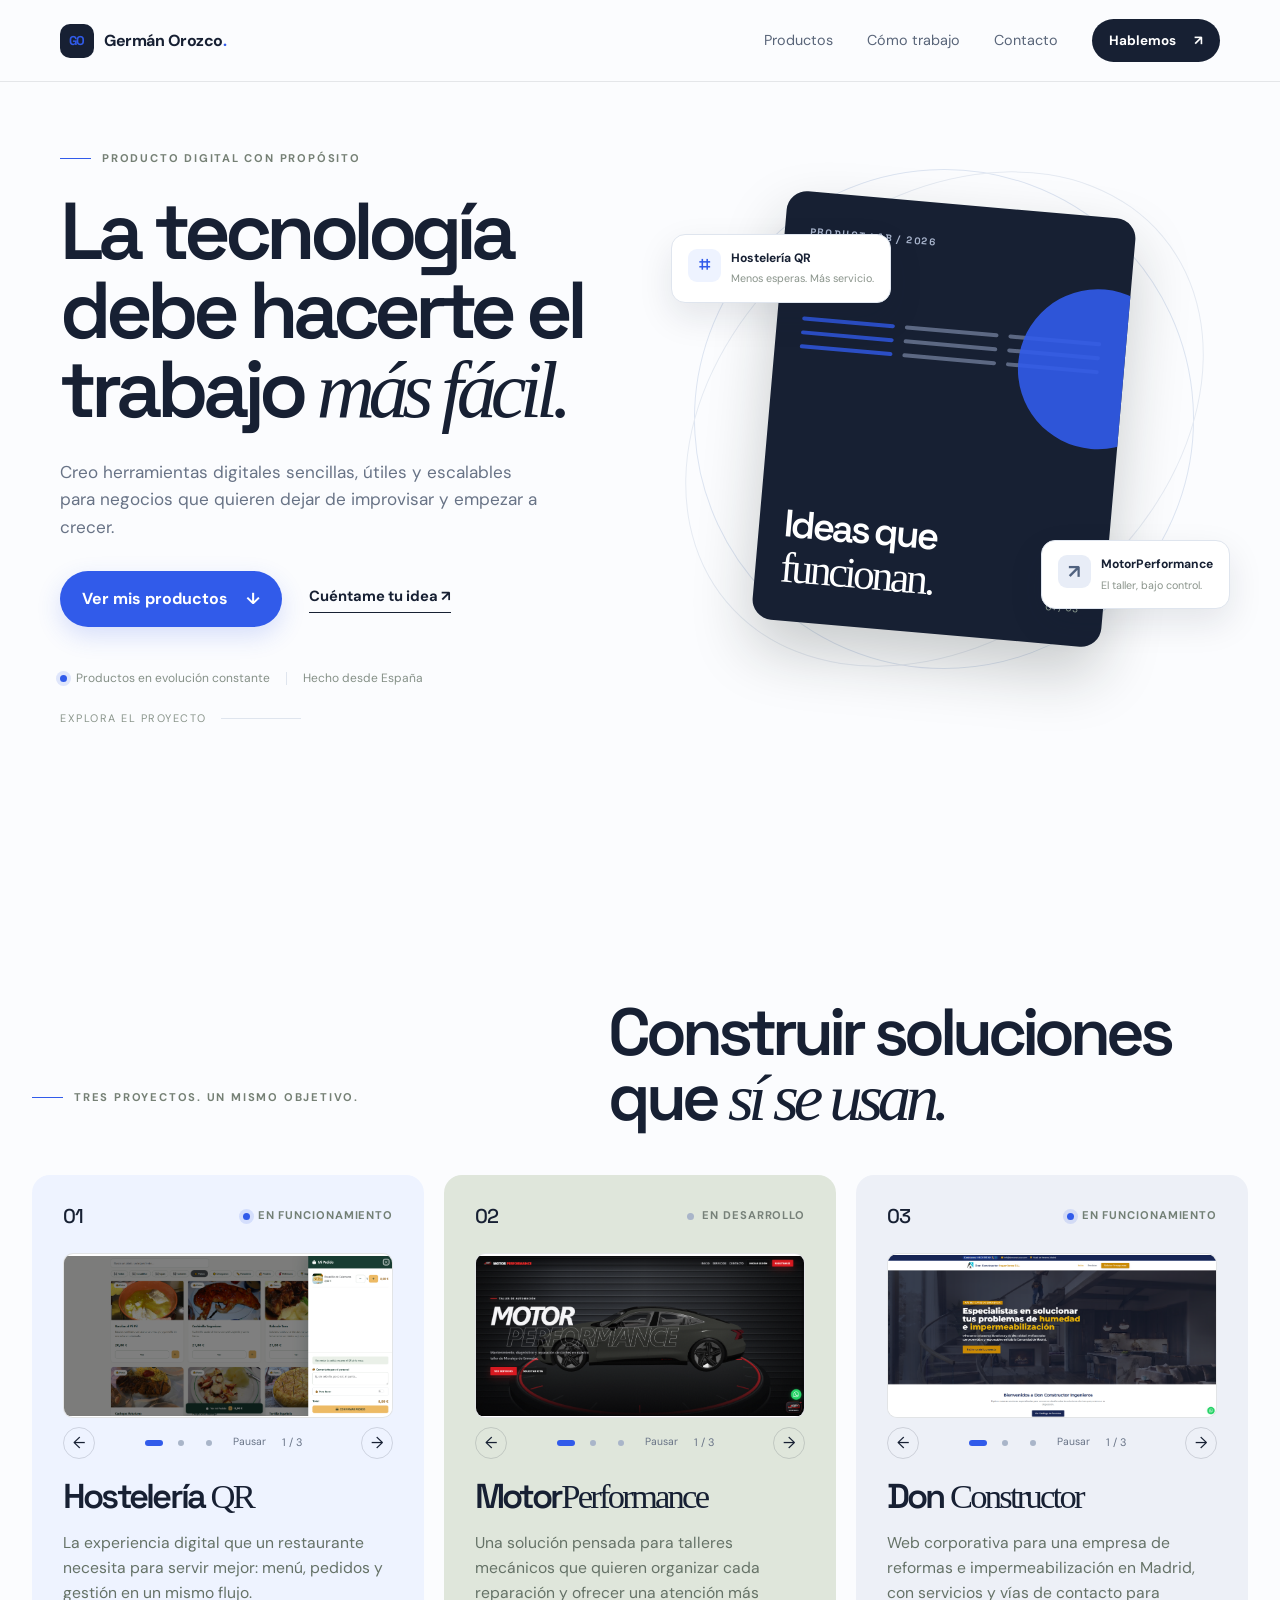
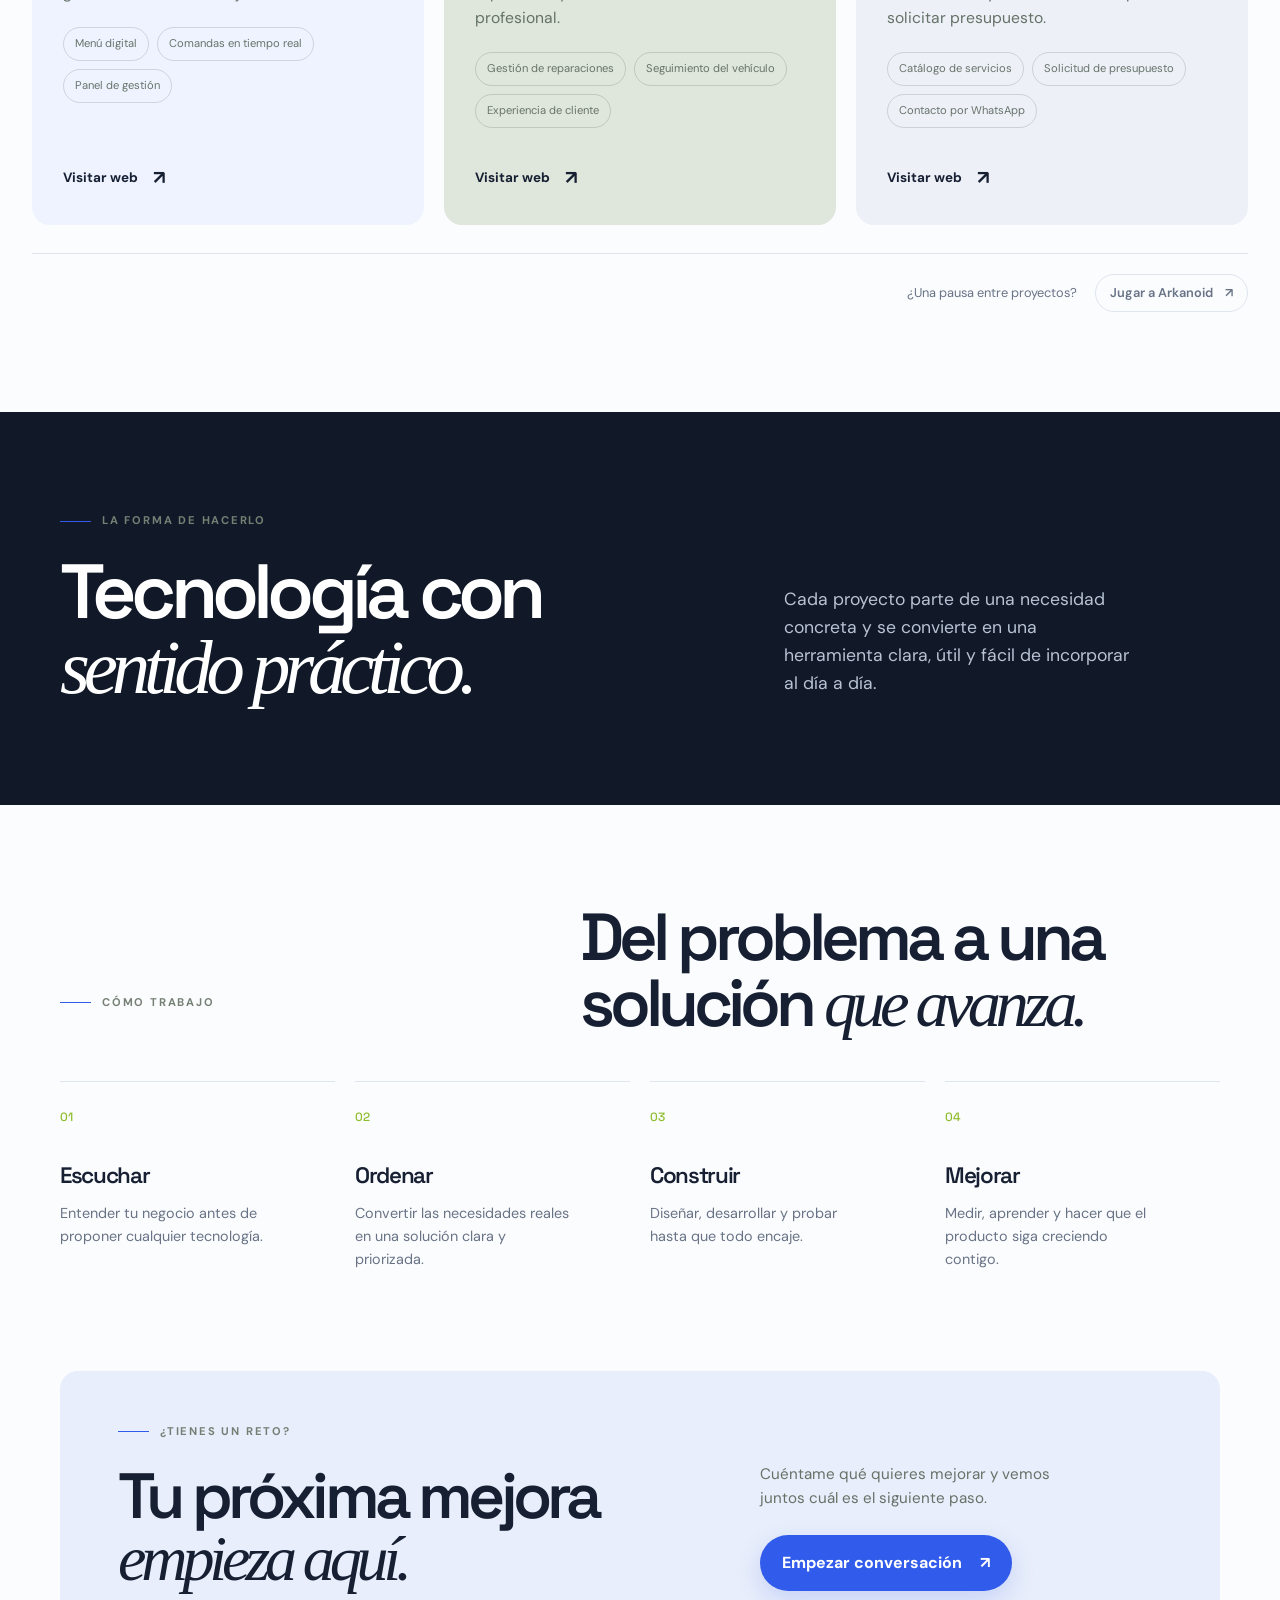
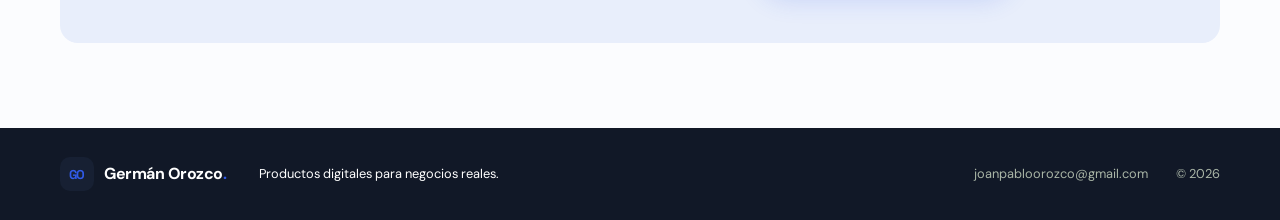
==== commit 336ffddf: "Add new images for Taller project - Added taller1.png (1850 KB) - Added taller2.png (1670 KB) - Adde" ====
--- a/index.html
+++ b/index.html
@@ -12,19 +12,19 @@
   <link rel="preconnect" href="https://fonts.googleapis.com">
   <link rel="preconnect" href="https://fonts.gstatic.com" crossorigin>
   <link href="https://fonts.googleapis.com/css2?family=DM+Sans:wght@400;500;600;700&family=Space+Grotesk:wght@500;600;700&display=swap" rel="stylesheet">
-  <link rel="stylesheet" href="./styles.css">
+  <link rel="stylesheet" href="./styles.css?v=20261103-slide">
 </head>
 <body>
   <header class="site-header" id="header"><div class="container header-inner"><a class="logo" href="#inicio" aria-label="Germán Orozco, inicio"><span class="logo-mark">GO</span><span>Germán Orozco<span class="logo-dot">.</span></span></a><button class="nav-toggle" id="nav-toggle" aria-label="Abrir menú" aria-expanded="false" aria-controls="nav-menu"><span></span><span></span></button><nav class="nav" id="nav-menu" aria-label="Navegación principal"><a href="#productos">Productos</a><a href="#metodo">Cómo trabajo</a><a href="#contacto">Contacto</a><button class="button button--small button--dark open-modal-trigger">Hablemos <span aria-hidden="true">↗</span></button></nav></div></header>
   <main>
     <section class="hero" id="inicio"><div class="hero-grid container"><div class="hero-copy"><p class="eyebrow"><span class="eyebrow-line"></span> Producto digital con propósito</p><h1>La tecnología debe hacerte el trabajo <em>más fácil.</em></h1><p class="hero-lead">Creo herramientas digitales sencillas, útiles y escalables para negocios que quieren dejar de improvisar y empezar a crecer.</p><div class="hero-actions"><a class="button button--accent" href="#productos">Ver mis productos <span aria-hidden="true">↓</span></a><a class="text-link" href="#contacto">Cuéntame tu idea <span aria-hidden="true">↗</span></a></div><div class="hero-note"><span class="status-dot"></span> Productos en evolución constante <span class="note-divider"></span> Hecho desde España</div></div><div class="hero-art" aria-label="Vista abstracta de productos conectados"><div class="orbit orbit--one"></div><div class="orbit orbit--two"></div><div class="art-card art-card--main"><span class="art-label">PRODUCT LAB / 2026</span><div class="art-grid"><span></span><span></span><span></span><span></span><span></span><span></span><span></span><span></span><span></span></div><div class="art-main-copy"><strong>Ideas que<br><i>funcionan.</i></strong><span>01 / 03</span></div></div><div class="floating-card floating-card--qr"><span class="mini-icon mini-icon--qr">⌗</span><strong>Hostelería QR</strong><small>Menos esperas. Más servicio.</small></div><div class="floating-card floating-card--motor"><span class="mini-icon mini-icon--motor">↗</span><strong>MotorPerformance</strong><small>El taller, bajo control.</small></div></div></div><div class="hero-scroll container"><span>Explora el proyecto</span><span class="scroll-line"></span></div></section>
-    <section class="intro section" id="productos"><div class="container"><div class="section-heading reveal"><p class="eyebrow"><span class="eyebrow-line"></span> Tres proyectos. Un mismo objetivo.</p><h2>Construir soluciones que <em>sí se usan.</em></h2></div><div class="product-grid"><article class="product-card product-card--qr reveal"><div class="product-top"><span class="product-index">01</span><span class="product-status"><i></i> En funcionamiento</span></div><div class="product-symbol product-symbol--qr">⌗</div><h3>Hostelería <span>QR</span></h3><p>La experiencia digital que un restaurante necesita para servir mejor: menú, pedidos y gestión en un mismo flujo.</p><div class="product-features"><span>Menú digital</span><span>Comandas en tiempo real</span><span>Panel de gestión</span></div><a class="product-link" href="https://hosteleriaqr.loveslife.biz/index.php" target="_blank" rel="noopener noreferrer">Visitar web <span>↗</span></a></article><article class="product-card product-card--motor reveal"><div class="product-top"><span class="product-index">02</span><span class="product-status product-status--soon"><i></i> En desarrollo</span></div><div class="product-symbol product-symbol--motor">↗</div><h3>Motor<span>Performance</span></h3><p>Una solución pensada para talleres mecánicos que quieren organizar cada reparación y ofrecer una atención más profesional.</p><div class="product-features"><span>Gestión de reparaciones</span><span>Seguimiento del vehículo</span><span>Experiencia de cliente</span></div><a class="product-link" href="https://tallerperformance.dpdns.org/" target="_blank" rel="noopener noreferrer">Visitar web <span aria-hidden="true">↗</span></a></article><article class="product-card product-card--constructor reveal"><div class="product-top"><span class="product-index">03</span><span class="product-status"><i></i> En funcionamiento</span></div><div class="product-symbol product-symbol--constructor" aria-hidden="true">⌂</div><h3>Don <span>Constructor</span></h3><p>Web corporativa para una empresa de reformas e impermeabilización en Madrid, con servicios y vías de contacto para solicitar presupuesto.</p><div class="product-features"><span>Catálogo de servicios</span><span>Solicitud de presupuesto</span><span>Contacto por WhatsApp</span></div><a class="product-link" href="https://donconstructor.com/" target="_blank" rel="noopener noreferrer">Visitar web <span aria-hidden="true">↗</span></a></article></div><aside class="arcade-break" aria-label="Un descanso para jugar"><p>¿Una pausa entre proyectos?</p><a class="arcade-break-link" href="./hosteleria-demo.html">Jugar a Arkanoid <span aria-hidden="true">↗</span></a></aside></div></section>
+    <section class="intro section" id="productos"><div class="container"><div class="section-heading reveal"><p class="eyebrow"><span class="eyebrow-line"></span> Tres proyectos. Un mismo objetivo.</p><h2>Construir soluciones que <em>sí se usan.</em></h2></div><div class="product-grid"><article class="product-card product-card--qr reveal"><div class="product-top"><span class="product-index">01</span><span class="product-status"><i></i> En funcionamiento</span></div><div class="project-carousel" role="region" aria-roledescription="carrusel" aria-label="Capturas de Hostelería QR"><div class="carousel-viewport"><div class="project-slide" role="group" aria-roledescription="diapositiva" aria-label="1 de 3"><img src="./img/qr1.png" alt="Captura 1 de la web de Hostelería QR" width="1880" height="940" loading="lazy" decoding="async"></div><div class="project-slide" role="group" aria-roledescription="diapositiva" aria-label="2 de 3" hidden><img src="./img/qr2.png" alt="Captura 2 de la web de Hostelería QR" width="1880" height="940" loading="lazy" decoding="async"></div><div class="project-slide" role="group" aria-roledescription="diapositiva" aria-label="3 de 3" hidden><img src="./img/qr3.png" alt="Captura 3 de la web de Hostelería QR" width="1880" height="940" loading="lazy" decoding="async"></div></div><div class="carousel-controls"><button type="button" class="carousel-arrow" data-direction="-1" aria-label="Captura anterior de Hostelería QR"><span aria-hidden="true">←</span></button><div class="carousel-dots"><button type="button" class="carousel-dot" data-slide="0" aria-label="Ver captura 1 de Hostelería QR" aria-current="true"></button><button type="button" class="carousel-dot" data-slide="1" aria-label="Ver captura 2 de Hostelería QR" aria-current="false"></button><button type="button" class="carousel-dot" data-slide="2" aria-label="Ver captura 3 de Hostelería QR" aria-current="false"></button></div><span class="carousel-counter" aria-live="polite" aria-atomic="true">1 / 3</span><button type="button" class="carousel-arrow" data-direction="1" aria-label="Captura siguiente de Hostelería QR"><span aria-hidden="true">→</span></button></div></div><h3>Hostelería <span>QR</span></h3><p>La experiencia digital que un restaurante necesita para servir mejor: menú, pedidos y gestión en un mismo flujo.</p><div class="product-features"><span>Menú digital</span><span>Comandas en tiempo real</span><span>Panel de gestión</span></div><a class="product-link" href="https://hosteleriaqr.loveslife.biz/index.php" target="_blank" rel="noopener noreferrer">Visitar web <span>↗</span></a></article><article class="product-card product-card--motor reveal"><div class="product-top"><span class="product-index">02</span><span class="product-status product-status--soon"><i></i> En desarrollo</span></div><div class="project-carousel" role="region" aria-roledescription="carrusel" aria-label="Capturas de MotorPerformance"><div class="carousel-viewport"><div class="project-slide" role="group" aria-roledescription="diapositiva" aria-label="1 de 3"><img src="./img/taller1.png" alt="Captura 1 de la web de MotorPerformance" width="1880" height="940" loading="lazy" decoding="async"></div><div class="project-slide" role="group" aria-roledescription="diapositiva" aria-label="2 de 3" hidden><img src="./img/taller2.png" alt="Captura 2 de la web de MotorPerformance" width="1880" height="940" loading="lazy" decoding="async"></div><div class="project-slide" role="group" aria-roledescription="diapositiva" aria-label="3 de 3" hidden><img src="./img/taller3.png" alt="Captura 3 de la web de MotorPerformance" width="1880" height="940" loading="lazy" decoding="async"></div></div><div class="carousel-controls"><button type="button" class="carousel-arrow" data-direction="-1" aria-label="Captura anterior de MotorPerformance"><span aria-hidden="true">←</span></button><div class="carousel-dots"><button type="button" class="carousel-dot" data-slide="0" aria-label="Ver captura 1 de MotorPerformance" aria-current="true"></button><button type="button" class="carousel-dot" data-slide="1" aria-label="Ver captura 2 de MotorPerformance" aria-current="false"></button><button type="button" class="carousel-dot" data-slide="2" aria-label="Ver captura 3 de MotorPerformance" aria-current="false"></button></div><span class="carousel-counter" aria-live="polite" aria-atomic="true">1 / 3</span><button type="button" class="carousel-arrow" data-direction="1" aria-label="Captura siguiente de MotorPerformance"><span aria-hidden="true">→</span></button></div></div><h3>Motor<span>Performance</span></h3><p>Una solución pensada para talleres mecánicos que quieren organizar cada reparación y ofrecer una atención más profesional.</p><div class="product-features"><span>Gestión de reparaciones</span><span>Seguimiento del vehículo</span><span>Experiencia de cliente</span></div><a class="product-link" href="https://tallerperformance.dpdns.org/" target="_blank" rel="noopener noreferrer">Visitar web <span aria-hidden="true">↗</span></a></article><article class="product-card product-card--constructor reveal"><div class="product-top"><span class="product-index">03</span><span class="product-status"><i></i> En funcionamiento</span></div><div class="project-carousel" role="region" aria-roledescription="carrusel" aria-label="Capturas de Don Constructor"><div class="carousel-viewport"><div class="project-slide" role="group" aria-roledescription="diapositiva" aria-label="1 de 3"><img src="./img/don1.png" alt="Captura 1 de la web de Don Constructor" width="1880" height="940" loading="lazy" decoding="async"></div><div class="project-slide" role="group" aria-roledescription="diapositiva" aria-label="2 de 3" hidden><img src="./img/don2.png" alt="Captura 2 de la web de Don Constructor" width="1880" height="940" loading="lazy" decoding="async"></div><div class="project-slide" role="group" aria-roledescription="diapositiva" aria-label="3 de 3" hidden><img src="./img/don3.png" alt="Captura 3 de la web de Don Constructor" width="1880" height="940" loading="lazy" decoding="async"></div></div><div class="carousel-controls"><button type="button" class="carousel-arrow" data-direction="-1" aria-label="Captura anterior de Don Constructor"><span aria-hidden="true">←</span></button><div class="carousel-dots"><button type="button" class="carousel-dot" data-slide="0" aria-label="Ver captura 1 de Don Constructor" aria-current="true"></button><button type="button" class="carousel-dot" data-slide="1" aria-label="Ver captura 2 de Don Constructor" aria-current="false"></button><button type="button" class="carousel-dot" data-slide="2" aria-label="Ver captura 3 de Don Constructor" aria-current="false"></button></div><span class="carousel-counter" aria-live="polite" aria-atomic="true">1 / 3</span><button type="button" class="carousel-arrow" data-direction="1" aria-label="Captura siguiente de Don Constructor"><span aria-hidden="true">→</span></button></div></div><h3>Don <span>Constructor</span></h3><p>Web corporativa para una empresa de reformas e impermeabilización en Madrid, con servicios y vías de contacto para solicitar presupuesto.</p><div class="product-features"><span>Catálogo de servicios</span><span>Solicitud de presupuesto</span><span>Contacto por WhatsApp</span></div><a class="product-link" href="https://donconstructor.com/" target="_blank" rel="noopener noreferrer">Visitar web <span aria-hidden="true">↗</span></a></article></div><aside class="arcade-break" aria-label="Un descanso para jugar"><p>¿Una pausa entre proyectos?</p><a class="arcade-break-link" href="./hosteleria-demo.html">Jugar a Arkanoid <span aria-hidden="true">↗</span></a></aside></div></section>
     <section class="statement section section--dark"><div class="container statement-grid"><div><p class="eyebrow eyebrow--light"><span class="eyebrow-line"></span> La forma de hacerlo</p><h2>Tecnología con<br><em>sentido práctico.</em></h2></div><p class="statement-text">Cada proyecto parte de una necesidad concreta y se convierte en una herramienta clara, útil y fácil de incorporar al día a día.</p></div></section>
     <section class="method section" id="metodo"><div class="container"><div class="section-heading reveal"><p class="eyebrow"><span class="eyebrow-line"></span> Cómo trabajo</p><h2>Del problema a una solución <em>que avanza.</em></h2></div><div class="steps"><div class="step reveal"><span>01</span><h3>Escuchar</h3><p>Entender tu negocio antes de proponer cualquier tecnología.</p></div><div class="step reveal"><span>02</span><h3>Ordenar</h3><p>Convertir las necesidades reales en una solución clara y priorizada.</p></div><div class="step reveal"><span>03</span><h3>Construir</h3><p>Diseñar, desarrollar y probar hasta que todo encaje.</p></div><div class="step reveal"><span>04</span><h3>Mejorar</h3><p>Medir, aprender y hacer que el producto siga creciendo contigo.</p></div></div></div></section>
     <section class="contact-section section" id="contacto"><div class="container contact-box reveal"><div><p class="eyebrow"><span class="eyebrow-line"></span> ¿Tienes un reto?</p><h2>Tu próxima mejora<br><em>empieza aquí.</em></h2></div><div class="contact-action"><p>Cuéntame qué quieres mejorar y vemos juntos cuál es el siguiente paso.</p><button class="button button--accent open-modal-trigger">Empezar conversación <span aria-hidden="true">↗</span></button></div></div></section>
   </main>
   <footer class="footer"><div class="container footer-inner"><a class="logo logo--footer" href="#inicio"><span class="logo-mark">GO</span><span>Germán Orozco<span class="logo-dot">.</span></span></a><p>Productos digitales para negocios reales.</p><div class="footer-right"><a href="mailto:joanpabloorozco@gmail.com">joanpabloorozco@gmail.com</a><span>© <span id="year"></span></span></div></div></footer>
   <div class="modal" id="contact-modal" aria-hidden="true"><div class="modal-card" role="dialog" aria-modal="true" aria-labelledby="modal-title"><button class="modal-close" id="close-modal" aria-label="Cerrar">×</button><p class="eyebrow"><span class="eyebrow-line"></span> Primer paso</p><h2 id="modal-title">Cuéntame qué tienes<br><em>en mente.</em></h2><p class="modal-copy">Déjame tus datos y te responderé para conocer tu proyecto.</p><form id="contact-form" action="https://api.web3forms.com/submit" method="POST"><input type="hidden" name="access_key" value="2f6e93df-c573-4764-9783-0d0e8e8baa0f"><input type="hidden" name="subject" value="Nueva consulta desde Germán Orozco"><label>Tu nombre<input type="text" name="name" placeholder="¿Cómo te llamas?" required></label><label>Tu email<input type="email" name="email" placeholder="nombre@empresa.com" required></label><label>¿En qué puedo ayudarte?<textarea name="message" rows="3" placeholder="Cuéntame brevemente tu idea..." required></textarea></label><button class="button button--accent" type="submit">Enviar mensaje <span>↗</span></button><p class="form-status" id="form-status" role="status"></p></form></div></div>
-  <script src="./main.js"></script>
+  <script src="./main.js?v=20261103-slide"></script>
 </body>
 </html>
--- a/styles.css
+++ b/styles.css
@@ -1228,6 +1228,124 @@
 }
 
 /* Portfolio: tres proyectos con una cuadrícula adaptable. */
+.project-carousel {
+    margin: 24px 0 8px;
+    min-width: 0;
+}
+
+.carousel-viewport {
+    position: relative;
+    aspect-ratio: 2 / 1;
+    overflow: hidden;
+    border: 1px solid rgba(23, 32, 51, .12);
+    border-radius: 10px;
+    background: #fff;
+    touch-action: pan-y;
+}
+
+.project-slide {
+    position: absolute;
+    inset: 0;
+    width: 100%;
+    height: 100%;
+}
+
+.project-slide[hidden] {
+    display: none;
+}
+
+.project-slide img {
+    display: block;
+    width: 100%;
+    height: 100%;
+    object-fit: contain;
+    user-select: none;
+}
+
+.carousel-controls {
+    display: none;
+    align-items: center;
+    justify-content: space-between;
+    gap: 8px;
+    padding-top: 8px;
+}
+
+.js .carousel-controls {
+    display: flex;
+}
+
+.carousel-arrow {
+    display: grid;
+    place-items: center;
+    width: 32px;
+    height: 32px;
+    border: 1px solid rgba(23, 32, 51, .15);
+    border-radius: 50%;
+    background: transparent;
+    color: var(--ink);
+    line-height: 1;
+}
+
+.carousel-arrow:hover {
+    background: #fff;
+}
+
+.carousel-dots {
+    display: flex;
+    align-items: center;
+    margin-left: auto;
+}
+
+.carousel-dot {
+    display: grid;
+    place-items: center;
+    width: 28px;
+    height: 32px;
+    border: 0;
+    background: transparent;
+}
+
+.carousel-dot::before {
+    content: '';
+    width: 6px;
+    height: 6px;
+    border-radius: 50%;
+    background: #a9b5c9;
+}
+
+.carousel-dot[aria-current="true"]::before {
+    width: 18px;
+    border-radius: 4px;
+    background: #315bea;
+}
+
+.carousel-counter {
+    min-width: 35px;
+    margin: 0 auto 0 6px;
+    font-size: .68rem;
+    color: var(--muted);
+    font-variant-numeric: tabular-nums;
+}
+
+.carousel-playback {
+    border: 0;
+    padding: 8px 2px;
+    background: transparent;
+    color: var(--muted);
+    font-size: .65rem;
+}
+
+.carousel-playback:hover {
+    color: var(--ink);
+}
+
+.carousel-arrow:focus-visible,
+.carousel-dot:focus-visible,
+.carousel-playback:focus-visible {
+    outline: 2px solid #315bea;
+    outline-offset: 2px;
+}
+
 @media(min-width:1051px) {
     #productos > .container {
         width: min(1400px, calc(100% - 64px));
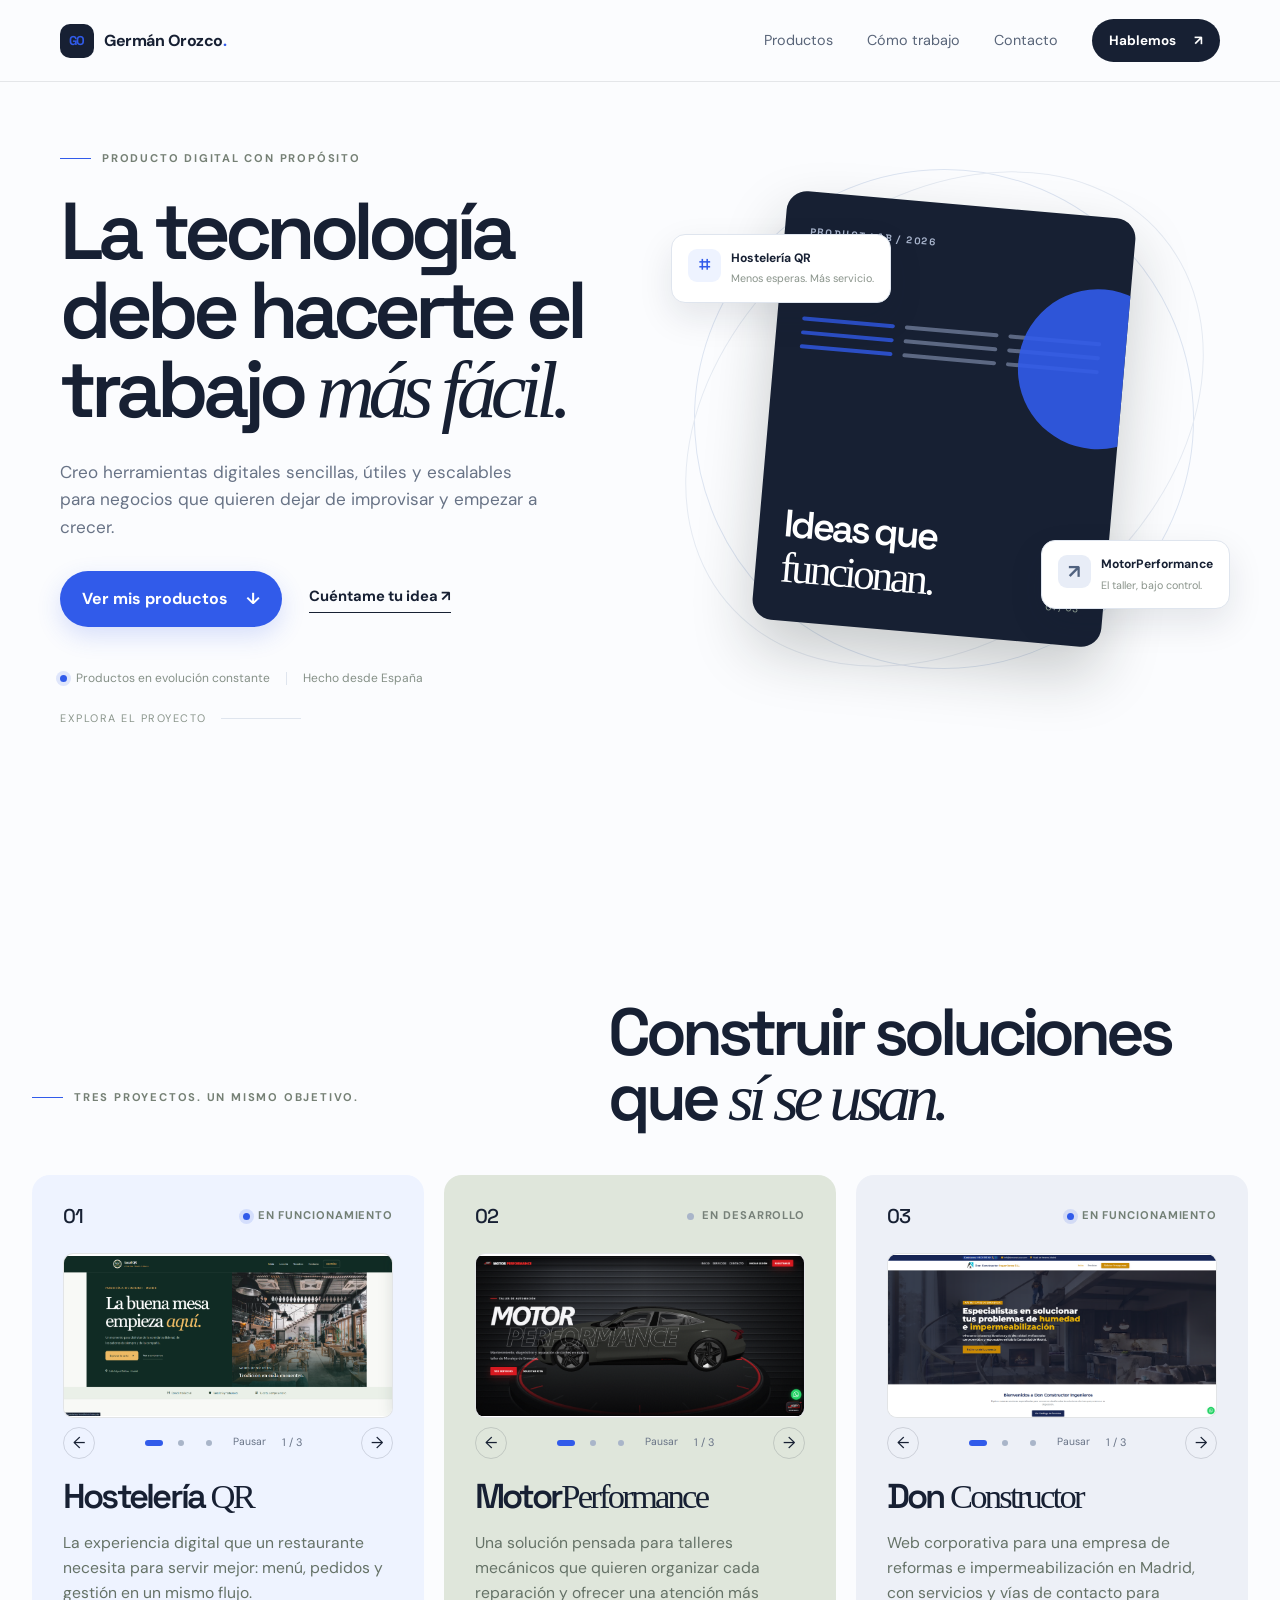
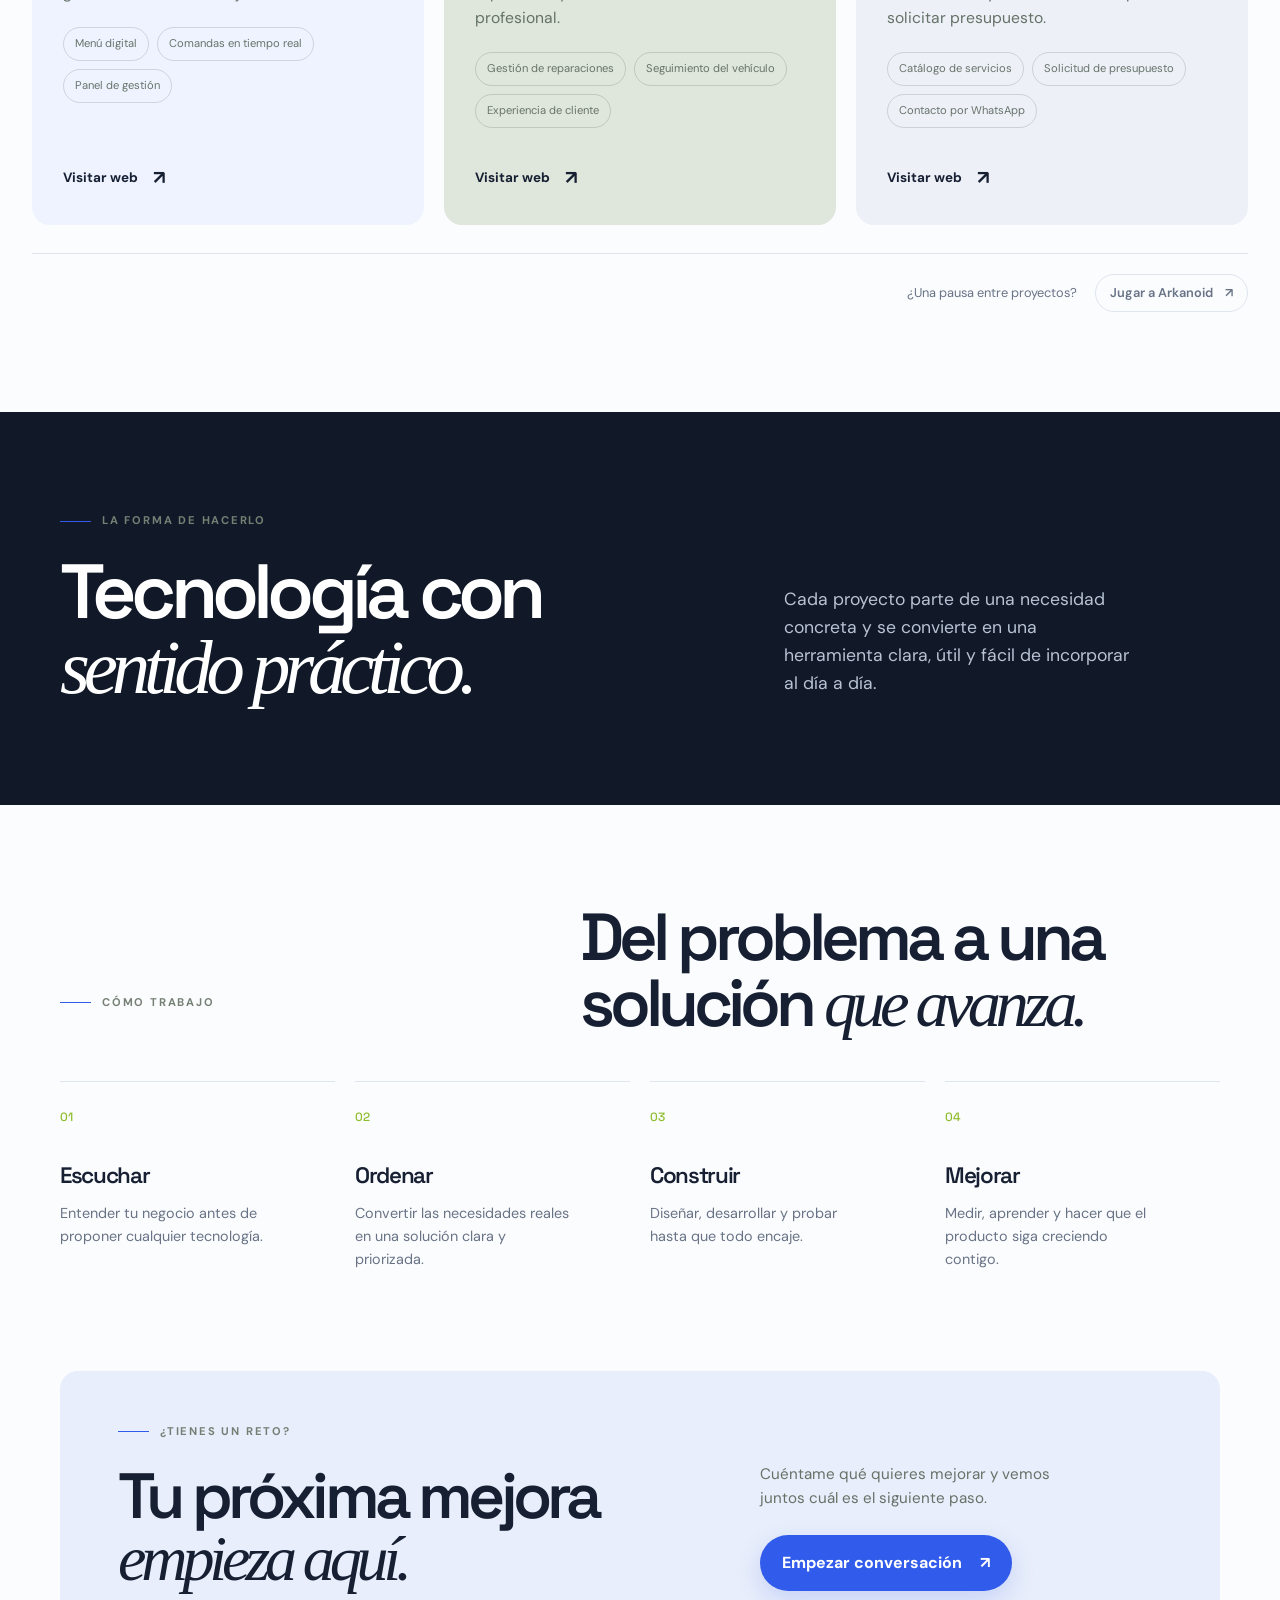
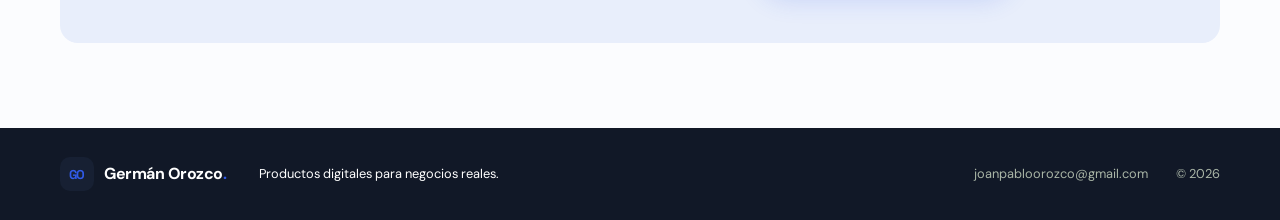
==== commit 614e0eed: "Refactor HTML structure for improved readability and maintainability" ====
--- a/index.html
+++ b/index.html
@@ -1,30 +1,266 @@
 <!doctype html>
 <html lang="es">
+
 <head>
   <meta charset="utf-8">
   <meta name="viewport" content="width=device-width, initial-scale=1">
   <title>Germán Orozco — Productos digitales que hacen avanzar tu negocio</title>
-  <meta name="description" content="Soluciones digitales creadas por Germán Orozco para hostelería, talleres, construcción y negocios que quieren trabajar mejor.">
+  <meta name="description"
+    content="Soluciones digitales creadas por Germán Orozco para hostelería, talleres, construcción y negocios que quieren trabajar mejor.">
   <meta name="author" content="Germán Orozco Murcia">
   <meta property="og:title" content="Germán Orozco — Productos digitales que hacen avanzar tu negocio">
-  <meta property="og:description" content="Hostelería QR, MotorPerformance y Don Constructor: soluciones digitales para negocios reales.">
+  <meta property="og:description"
+    content="Hostelería QR, MotorPerformance y Don Constructor: soluciones digitales para negocios reales.">
   <link rel="icon" type="image/svg+xml" href="./assets/favicon.svg">
   <link rel="preconnect" href="https://fonts.googleapis.com">
   <link rel="preconnect" href="https://fonts.gstatic.com" crossorigin>
-  <link href="https://fonts.googleapis.com/css2?family=DM+Sans:wght@400;500;600;700&family=Space+Grotesk:wght@500;600;700&display=swap" rel="stylesheet">
+  <link
+    href="https://fonts.googleapis.com/css2?family=DM+Sans:wght@400;500;600;700&family=Space+Grotesk:wght@500;600;700&display=swap"
+    rel="stylesheet">
   <link rel="stylesheet" href="./styles.css?v=20261103-slide">
 </head>
+
 <body>
-  <header class="site-header" id="header"><div class="container header-inner"><a class="logo" href="#inicio" aria-label="Germán Orozco, inicio"><span class="logo-mark">GO</span><span>Germán Orozco<span class="logo-dot">.</span></span></a><button class="nav-toggle" id="nav-toggle" aria-label="Abrir menú" aria-expanded="false" aria-controls="nav-menu"><span></span><span></span></button><nav class="nav" id="nav-menu" aria-label="Navegación principal"><a href="#productos">Productos</a><a href="#metodo">Cómo trabajo</a><a href="#contacto">Contacto</a><button class="button button--small button--dark open-modal-trigger">Hablemos <span aria-hidden="true">↗</span></button></nav></div></header>
+  <header class="site-header" id="header">
+    <div class="container header-inner"><a class="logo" href="#inicio" aria-label="Germán Orozco, inicio"><span
+          class="logo-mark">GO</span><span>Germán Orozco<span class="logo-dot">.</span></span></a><button
+        class="nav-toggle" id="nav-toggle" aria-label="Abrir menú" aria-expanded="false"
+        aria-controls="nav-menu"><span></span><span></span></button>
+      <nav class="nav" id="nav-menu" aria-label="Navegación principal"><a href="#productos">Productos</a><a
+          href="#metodo">Cómo trabajo</a><a href="#contacto">Contacto</a><button
+          class="button button--small button--dark open-modal-trigger">Hablemos <span
+            aria-hidden="true">↗</span></button></nav>
+    </div>
+  </header>
   <main>
-    <section class="hero" id="inicio"><div class="hero-grid container"><div class="hero-copy"><p class="eyebrow"><span class="eyebrow-line"></span> Producto digital con propósito</p><h1>La tecnología debe hacerte el trabajo <em>más fácil.</em></h1><p class="hero-lead">Creo herramientas digitales sencillas, útiles y escalables para negocios que quieren dejar de improvisar y empezar a crecer.</p><div class="hero-actions"><a class="button button--accent" href="#productos">Ver mis productos <span aria-hidden="true">↓</span></a><a class="text-link" href="#contacto">Cuéntame tu idea <span aria-hidden="true">↗</span></a></div><div class="hero-note"><span class="status-dot"></span> Productos en evolución constante <span class="note-divider"></span> Hecho desde España</div></div><div class="hero-art" aria-label="Vista abstracta de productos conectados"><div class="orbit orbit--one"></div><div class="orbit orbit--two"></div><div class="art-card art-card--main"><span class="art-label">PRODUCT LAB / 2026</span><div class="art-grid"><span></span><span></span><span></span><span></span><span></span><span></span><span></span><span></span><span></span></div><div class="art-main-copy"><strong>Ideas que<br><i>funcionan.</i></strong><span>01 / 03</span></div></div><div class="floating-card floating-card--qr"><span class="mini-icon mini-icon--qr">⌗</span><strong>Hostelería QR</strong><small>Menos esperas. Más servicio.</small></div><div class="floating-card floating-card--motor"><span class="mini-icon mini-icon--motor">↗</span><strong>MotorPerformance</strong><small>El taller, bajo control.</small></div></div></div><div class="hero-scroll container"><span>Explora el proyecto</span><span class="scroll-line"></span></div></section>
-    <section class="intro section" id="productos"><div class="container"><div class="section-heading reveal"><p class="eyebrow"><span class="eyebrow-line"></span> Tres proyectos. Un mismo objetivo.</p><h2>Construir soluciones que <em>sí se usan.</em></h2></div><div class="product-grid"><article class="product-card product-card--qr reveal"><div class="product-top"><span class="product-index">01</span><span class="product-status"><i></i> En funcionamiento</span></div><div class="project-carousel" role="region" aria-roledescription="carrusel" aria-label="Capturas de Hostelería QR"><div class="carousel-viewport"><div class="project-slide" role="group" aria-roledescription="diapositiva" aria-label="1 de 3"><img src="./img/qr1.png" alt="Captura 1 de la web de Hostelería QR" width="1880" height="940" loading="lazy" decoding="async"></div><div class="project-slide" role="group" aria-roledescription="diapositiva" aria-label="2 de 3" hidden><img src="./img/qr2.png" alt="Captura 2 de la web de Hostelería QR" width="1880" height="940" loading="lazy" decoding="async"></div><div class="project-slide" role="group" aria-roledescription="diapositiva" aria-label="3 de 3" hidden><img src="./img/qr3.png" alt="Captura 3 de la web de Hostelería QR" width="1880" height="940" loading="lazy" decoding="async"></div></div><div class="carousel-controls"><button type="button" class="carousel-arrow" data-direction="-1" aria-label="Captura anterior de Hostelería QR"><span aria-hidden="true">←</span></button><div class="carousel-dots"><button type="button" class="carousel-dot" data-slide="0" aria-label="Ver captura 1 de Hostelería QR" aria-current="true"></button><button type="button" class="carousel-dot" data-slide="1" aria-label="Ver captura 2 de Hostelería QR" aria-current="false"></button><button type="button" class="carousel-dot" data-slide="2" aria-label="Ver captura 3 de Hostelería QR" aria-current="false"></button></div><span class="carousel-counter" aria-live="polite" aria-atomic="true">1 / 3</span><button type="button" class="carousel-arrow" data-direction="1" aria-label="Captura siguiente de Hostelería QR"><span aria-hidden="true">→</span></button></div></div><h3>Hostelería <span>QR</span></h3><p>La experiencia digital que un restaurante necesita para servir mejor: menú, pedidos y gestión en un mismo flujo.</p><div class="product-features"><span>Menú digital</span><span>Comandas en tiempo real</span><span>Panel de gestión</span></div><a class="product-link" href="https://hosteleriaqr.loveslife.biz/index.php" target="_blank" rel="noopener noreferrer">Visitar web <span>↗</span></a></article><article class="product-card product-card--motor reveal"><div class="product-top"><span class="product-index">02</span><span class="product-status product-status--soon"><i></i> En desarrollo</span></div><div class="project-carousel" role="region" aria-roledescription="carrusel" aria-label="Capturas de MotorPerformance"><div class="carousel-viewport"><div class="project-slide" role="group" aria-roledescription="diapositiva" aria-label="1 de 3"><img src="./img/taller1.png" alt="Captura 1 de la web de MotorPerformance" width="1880" height="940" loading="lazy" decoding="async"></div><div class="project-slide" role="group" aria-roledescription="diapositiva" aria-label="2 de 3" hidden><img src="./img/taller2.png" alt="Captura 2 de la web de MotorPerformance" width="1880" height="940" loading="lazy" decoding="async"></div><div class="project-slide" role="group" aria-roledescription="diapositiva" aria-label="3 de 3" hidden><img src="./img/taller3.png" alt="Captura 3 de la web de MotorPerformance" width="1880" height="940" loading="lazy" decoding="async"></div></div><div class="carousel-controls"><button type="button" class="carousel-arrow" data-direction="-1" aria-label="Captura anterior de MotorPerformance"><span aria-hidden="true">←</span></button><div class="carousel-dots"><button type="button" class="carousel-dot" data-slide="0" aria-label="Ver captura 1 de MotorPerformance" aria-current="true"></button><button type="button" class="carousel-dot" data-slide="1" aria-label="Ver captura 2 de MotorPerformance" aria-current="false"></button><button type="button" class="carousel-dot" data-slide="2" aria-label="Ver captura 3 de MotorPerformance" aria-current="false"></button></div><span class="carousel-counter" aria-live="polite" aria-atomic="true">1 / 3</span><button type="button" class="carousel-arrow" data-direction="1" aria-label="Captura siguiente de MotorPerformance"><span aria-hidden="true">→</span></button></div></div><h3>Motor<span>Performance</span></h3><p>Una solución pensada para talleres mecánicos que quieren organizar cada reparación y ofrecer una atención más profesional.</p><div class="product-features"><span>Gestión de reparaciones</span><span>Seguimiento del vehículo</span><span>Experiencia de cliente</span></div><a class="product-link" href="https://tallerperformance.dpdns.org/" target="_blank" rel="noopener noreferrer">Visitar web <span aria-hidden="true">↗</span></a></article><article class="product-card product-card--constructor reveal"><div class="product-top"><span class="product-index">03</span><span class="product-status"><i></i> En funcionamiento</span></div><div class="project-carousel" role="region" aria-roledescription="carrusel" aria-label="Capturas de Don Constructor"><div class="carousel-viewport"><div class="project-slide" role="group" aria-roledescription="diapositiva" aria-label="1 de 3"><img src="./img/don1.png" alt="Captura 1 de la web de Don Constructor" width="1880" height="940" loading="lazy" decoding="async"></div><div class="project-slide" role="group" aria-roledescription="diapositiva" aria-label="2 de 3" hidden><img src="./img/don2.png" alt="Captura 2 de la web de Don Constructor" width="1880" height="940" loading="lazy" decoding="async"></div><div class="project-slide" role="group" aria-roledescription="diapositiva" aria-label="3 de 3" hidden><img src="./img/don3.png" alt="Captura 3 de la web de Don Constructor" width="1880" height="940" loading="lazy" decoding="async"></div></div><div class="carousel-controls"><button type="button" class="carousel-arrow" data-direction="-1" aria-label="Captura anterior de Don Constructor"><span aria-hidden="true">←</span></button><div class="carousel-dots"><button type="button" class="carousel-dot" data-slide="0" aria-label="Ver captura 1 de Don Constructor" aria-current="true"></button><button type="button" class="carousel-dot" data-slide="1" aria-label="Ver captura 2 de Don Constructor" aria-current="false"></button><button type="button" class="carousel-dot" data-slide="2" aria-label="Ver captura 3 de Don Constructor" aria-current="false"></button></div><span class="carousel-counter" aria-live="polite" aria-atomic="true">1 / 3</span><button type="button" class="carousel-arrow" data-direction="1" aria-label="Captura siguiente de Don Constructor"><span aria-hidden="true">→</span></button></div></div><h3>Don <span>Constructor</span></h3><p>Web corporativa para una empresa de reformas e impermeabilización en Madrid, con servicios y vías de contacto para solicitar presupuesto.</p><div class="product-features"><span>Catálogo de servicios</span><span>Solicitud de presupuesto</span><span>Contacto por WhatsApp</span></div><a class="product-link" href="https://donconstructor.com/" target="_blank" rel="noopener noreferrer">Visitar web <span aria-hidden="true">↗</span></a></article></div><aside class="arcade-break" aria-label="Un descanso para jugar"><p>¿Una pausa entre proyectos?</p><a class="arcade-break-link" href="./hosteleria-demo.html">Jugar a Arkanoid <span aria-hidden="true">↗</span></a></aside></div></section>
-    <section class="statement section section--dark"><div class="container statement-grid"><div><p class="eyebrow eyebrow--light"><span class="eyebrow-line"></span> La forma de hacerlo</p><h2>Tecnología con<br><em>sentido práctico.</em></h2></div><p class="statement-text">Cada proyecto parte de una necesidad concreta y se convierte en una herramienta clara, útil y fácil de incorporar al día a día.</p></div></section>
-    <section class="method section" id="metodo"><div class="container"><div class="section-heading reveal"><p class="eyebrow"><span class="eyebrow-line"></span> Cómo trabajo</p><h2>Del problema a una solución <em>que avanza.</em></h2></div><div class="steps"><div class="step reveal"><span>01</span><h3>Escuchar</h3><p>Entender tu negocio antes de proponer cualquier tecnología.</p></div><div class="step reveal"><span>02</span><h3>Ordenar</h3><p>Convertir las necesidades reales en una solución clara y priorizada.</p></div><div class="step reveal"><span>03</span><h3>Construir</h3><p>Diseñar, desarrollar y probar hasta que todo encaje.</p></div><div class="step reveal"><span>04</span><h3>Mejorar</h3><p>Medir, aprender y hacer que el producto siga creciendo contigo.</p></div></div></div></section>
-    <section class="contact-section section" id="contacto"><div class="container contact-box reveal"><div><p class="eyebrow"><span class="eyebrow-line"></span> ¿Tienes un reto?</p><h2>Tu próxima mejora<br><em>empieza aquí.</em></h2></div><div class="contact-action"><p>Cuéntame qué quieres mejorar y vemos juntos cuál es el siguiente paso.</p><button class="button button--accent open-modal-trigger">Empezar conversación <span aria-hidden="true">↗</span></button></div></div></section>
+    <section class="hero" id="inicio">
+      <div class="hero-grid container">
+        <div class="hero-copy">
+          <p class="eyebrow"><span class="eyebrow-line"></span> Producto digital con propósito</p>
+          <h1>La tecnología debe hacerte el trabajo <em>más fácil.</em></h1>
+          <p class="hero-lead">Creo herramientas digitales sencillas, útiles y escalables para negocios que quieren
+            dejar de improvisar y empezar a crecer.</p>
+          <div class="hero-actions"><a class="button button--accent" href="#productos">Ver mis productos <span
+                aria-hidden="true">↓</span></a><a class="text-link" href="#contacto">Cuéntame tu idea <span
+                aria-hidden="true">↗</span></a></div>
+          <div class="hero-note"><span class="status-dot"></span> Productos en evolución constante <span
+              class="note-divider"></span> Hecho desde España</div>
+        </div>
+        <div class="hero-art" aria-label="Vista abstracta de productos conectados">
+          <div class="orbit orbit--one"></div>
+          <div class="orbit orbit--two"></div>
+          <div class="art-card art-card--main"><span class="art-label">PRODUCT LAB / 2026</span>
+            <div class="art-grid">
+              <span></span><span></span><span></span><span></span><span></span><span></span><span></span><span></span><span></span>
+            </div>
+            <div class="art-main-copy"><strong>Ideas que<br><i>funcionan.</i></strong><span>01 / 03</span></div>
+          </div>
+          <div class="floating-card floating-card--qr"><span class="mini-icon mini-icon--qr">⌗</span><strong>Hostelería
+              QR</strong><small>Menos esperas. Más servicio.</small></div>
+          <div class="floating-card floating-card--motor"><span
+              class="mini-icon mini-icon--motor">↗</span><strong>MotorPerformance</strong><small>El taller, bajo
+              control.</small></div>
+        </div>
+      </div>
+      <div class="hero-scroll container"><span>Explora el proyecto</span><span class="scroll-line"></span></div>
+    </section>
+    <section class="intro section" id="productos">
+      <div class="container">
+        <div class="section-heading reveal">
+          <p class="eyebrow"><span class="eyebrow-line"></span> Tres proyectos. Un mismo objetivo.</p>
+          <h2>Construir soluciones que <em>sí se usan.</em></h2>
+        </div>
+        <div class="product-grid">
+          <article class="product-card product-card--qr reveal">
+            <div class="product-top"><span class="product-index">01</span><span class="product-status"><i></i> En
+                funcionamiento</span></div>
+            <div class="project-carousel" role="region" aria-roledescription="carrusel"
+              aria-label="Capturas de Hostelería QR">
+              <div class="carousel-viewport">
+                <div class="project-slide" role="group" aria-roledescription="diapositiva" aria-label="1 de 3"><img
+                    src="./img/qr1.png" alt="Captura 1 de la web de Hostelería QR" width="1880" height="940"
+                    loading="lazy" decoding="async"></div>
+                <div class="project-slide" role="group" aria-roledescription="diapositiva" aria-label="2 de 3" hidden>
+                  <img src="./img/qr2.png" alt="Captura 2 de la web de Hostelería QR" width="1880" height="940"
+                    loading="lazy" decoding="async"></div>
+                <div class="project-slide" role="group" aria-roledescription="diapositiva" aria-label="3 de 3" hidden>
+                  <img src="./img/qr3.png" alt="Captura 3 de la web de Hostelería QR" width="1880" height="940"
+                    loading="lazy" decoding="async"></div>
+              </div>
+              <div class="carousel-controls"><button type="button" class="carousel-arrow" data-direction="-1"
+                  aria-label="Captura anterior de Hostelería QR"><span aria-hidden="true">←</span></button>
+                <div class="carousel-dots"><button type="button" class="carousel-dot" data-slide="0"
+                    aria-label="Ver captura 1 de Hostelería QR" aria-current="true"></button><button type="button"
+                    class="carousel-dot" data-slide="1" aria-label="Ver captura 2 de Hostelería QR"
+                    aria-current="false"></button><button type="button" class="carousel-dot" data-slide="2"
+                    aria-label="Ver captura 3 de Hostelería QR" aria-current="false"></button></div><span
+                  class="carousel-counter" aria-live="polite" aria-atomic="true">1 / 3</span><button type="button"
+                  class="carousel-arrow" data-direction="1" aria-label="Captura siguiente de Hostelería QR"><span
+                    aria-hidden="true">→</span></button>
+              </div>
+            </div>
+            <h3>Hostelería <span>QR</span></h3>
+            <p>La experiencia digital que un restaurante necesita para servir mejor: menú, pedidos y gestión en un mismo
+              flujo.</p>
+            <div class="product-features"><span>Menú digital</span><span>Comandas en tiempo real</span><span>Panel de
+                gestión</span></div><a class="product-link" href="https://hosteleriaqr.loveslife.biz/index.php"
+              target="_blank" rel="noopener noreferrer">Visitar web <span>↗</span></a>
+          </article>
+          <article class="product-card product-card--motor reveal">
+            <div class="product-top"><span class="product-index">02</span><span
+                class="product-status product-status--soon"><i></i> En desarrollo</span></div>
+            <div class="project-carousel" role="region" aria-roledescription="carrusel"
+              aria-label="Capturas de MotorPerformance">
+              <div class="carousel-viewport">
+                <div class="project-slide" role="group" aria-roledescription="diapositiva" aria-label="1 de 3"><img
+                    src="./img/taller1.png" alt="Captura 1 de la web de MotorPerformance" width="1880" height="940"
+                    loading="lazy" decoding="async"></div>
+                <div class="project-slide" role="group" aria-roledescription="diapositiva" aria-label="2 de 3" hidden>
+                  <img src="./img/taller2.png" alt="Captura 2 de la web de MotorPerformance" width="1880" height="940"
+                    loading="lazy" decoding="async"></div>
+                <div class="project-slide" role="group" aria-roledescription="diapositiva" aria-label="3 de 3" hidden>
+                  <img src="./img/taller3.png" alt="Captura 3 de la web de MotorPerformance" width="1880" height="940"
+                    loading="lazy" decoding="async"></div>
+              </div>
+              <div class="carousel-controls"><button type="button" class="carousel-arrow" data-direction="-1"
+                  aria-label="Captura anterior de MotorPerformance"><span aria-hidden="true">←</span></button>
+                <div class="carousel-dots"><button type="button" class="carousel-dot" data-slide="0"
+                    aria-label="Ver captura 1 de MotorPerformance" aria-current="true"></button><button type="button"
+                    class="carousel-dot" data-slide="1" aria-label="Ver captura 2 de MotorPerformance"
+                    aria-current="false"></button><button type="button" class="carousel-dot" data-slide="2"
+                    aria-label="Ver captura 3 de MotorPerformance" aria-current="false"></button></div><span
+                  class="carousel-counter" aria-live="polite" aria-atomic="true">1 / 3</span><button type="button"
+                  class="carousel-arrow" data-direction="1" aria-label="Captura siguiente de MotorPerformance"><span
+                    aria-hidden="true">→</span></button>
+              </div>
+            </div>
+            <h3>Motor<span>Performance</span></h3>
+            <p>Una solución pensada para talleres mecánicos que quieren organizar cada reparación y ofrecer una atención
+              más profesional.</p>
+            <div class="product-features"><span>Gestión de reparaciones</span><span>Seguimiento del
+                vehículo</span><span>Experiencia de cliente</span></div><a class="product-link"
+              href="https://tallermotor.loveslife.biz/" target="_blank" rel="noopener noreferrer">Visitar web <span
+                aria-hidden="true">↗</span></a>
+          </article>
+          <article class="product-card product-card--constructor reveal">
+            <div class="product-top"><span class="product-index">03</span><span class="product-status"><i></i> En
+                funcionamiento</span></div>
+            <div class="project-carousel" role="region" aria-roledescription="carrusel"
+              aria-label="Capturas de Don Constructor">
+              <div class="carousel-viewport">
+                <div class="project-slide" role="group" aria-roledescription="diapositiva" aria-label="1 de 3"><img
+                    src="./img/don1.png" alt="Captura 1 de la web de Don Constructor" width="1880" height="940"
+                    loading="lazy" decoding="async"></div>
+                <div class="project-slide" role="group" aria-roledescription="diapositiva" aria-label="2 de 3" hidden>
+                  <img src="./img/don2.png" alt="Captura 2 de la web de Don Constructor" width="1880" height="940"
+                    loading="lazy" decoding="async"></div>
+                <div class="project-slide" role="group" aria-roledescription="diapositiva" aria-label="3 de 3" hidden>
+                  <img src="./img/don3.png" alt="Captura 3 de la web de Don Constructor" width="1880" height="940"
+                    loading="lazy" decoding="async"></div>
+              </div>
+              <div class="carousel-controls"><button type="button" class="carousel-arrow" data-direction="-1"
+                  aria-label="Captura anterior de Don Constructor"><span aria-hidden="true">←</span></button>
+                <div class="carousel-dots"><button type="button" class="carousel-dot" data-slide="0"
+                    aria-label="Ver captura 1 de Don Constructor" aria-current="true"></button><button type="button"
+                    class="carousel-dot" data-slide="1" aria-label="Ver captura 2 de Don Constructor"
+                    aria-current="false"></button><button type="button" class="carousel-dot" data-slide="2"
+                    aria-label="Ver captura 3 de Don Constructor" aria-current="false"></button></div><span
+                  class="carousel-counter" aria-live="polite" aria-atomic="true">1 / 3</span><button type="button"
+                  class="carousel-arrow" data-direction="1" aria-label="Captura siguiente de Don Constructor"><span
+                    aria-hidden="true">→</span></button>
+              </div>
+            </div>
+            <h3>Don <span>Constructor</span></h3>
+            <p>Web corporativa para una empresa de reformas e impermeabilización en Madrid, con servicios y vías de
+              contacto para solicitar presupuesto.</p>
+            <div class="product-features"><span>Catálogo de servicios</span><span>Solicitud de
+                presupuesto</span><span>Contacto por WhatsApp</span></div><a class="product-link"
+              href="https://donconstructor.com/" target="_blank" rel="noopener noreferrer">Visitar web <span
+                aria-hidden="true">↗</span></a>
+          </article>
+        </div>
+        <aside class="arcade-break" aria-label="Un descanso para jugar">
+          <p>¿Una pausa entre proyectos?</p><a class="arcade-break-link" href="./hosteleria-demo.html">Jugar a Arkanoid
+            <span aria-hidden="true">↗</span></a>
+        </aside>
+      </div>
+    </section>
+    <section class="statement section section--dark">
+      <div class="container statement-grid">
+        <div>
+          <p class="eyebrow eyebrow--light"><span class="eyebrow-line"></span> La forma de hacerlo</p>
+          <h2>Tecnología con<br><em>sentido práctico.</em></h2>
+        </div>
+        <p class="statement-text">Cada proyecto parte de una necesidad concreta y se convierte en una herramienta clara,
+          útil y fácil de incorporar al día a día.</p>
+      </div>
+    </section>
+    <section class="method section" id="metodo">
+      <div class="container">
+        <div class="section-heading reveal">
+          <p class="eyebrow"><span class="eyebrow-line"></span> Cómo trabajo</p>
+          <h2>Del problema a una solución <em>que avanza.</em></h2>
+        </div>
+        <div class="steps">
+          <div class="step reveal"><span>01</span>
+            <h3>Escuchar</h3>
+            <p>Entender tu negocio antes de proponer cualquier tecnología.</p>
+          </div>
+          <div class="step reveal"><span>02</span>
+            <h3>Ordenar</h3>
+            <p>Convertir las necesidades reales en una solución clara y priorizada.</p>
+          </div>
+          <div class="step reveal"><span>03</span>
+            <h3>Construir</h3>
+            <p>Diseñar, desarrollar y probar hasta que todo encaje.</p>
+          </div>
+          <div class="step reveal"><span>04</span>
+            <h3>Mejorar</h3>
+            <p>Medir, aprender y hacer que el producto siga creciendo contigo.</p>
+          </div>
+        </div>
+      </div>
+    </section>
+    <section class="contact-section section" id="contacto">
+      <div class="container contact-box reveal">
+        <div>
+          <p class="eyebrow"><span class="eyebrow-line"></span> ¿Tienes un reto?</p>
+          <h2>Tu próxima mejora<br><em>empieza aquí.</em></h2>
+        </div>
+        <div class="contact-action">
+          <p>Cuéntame qué quieres mejorar y vemos juntos cuál es el siguiente paso.</p><button
+            class="button button--accent open-modal-trigger">Empezar conversación <span
+              aria-hidden="true">↗</span></button>
+        </div>
+      </div>
+    </section>
   </main>
-  <footer class="footer"><div class="container footer-inner"><a class="logo logo--footer" href="#inicio"><span class="logo-mark">GO</span><span>Germán Orozco<span class="logo-dot">.</span></span></a><p>Productos digitales para negocios reales.</p><div class="footer-right"><a href="mailto:joanpabloorozco@gmail.com">joanpabloorozco@gmail.com</a><span>© <span id="year"></span></span></div></div></footer>
-  <div class="modal" id="contact-modal" aria-hidden="true"><div class="modal-card" role="dialog" aria-modal="true" aria-labelledby="modal-title"><button class="modal-close" id="close-modal" aria-label="Cerrar">×</button><p class="eyebrow"><span class="eyebrow-line"></span> Primer paso</p><h2 id="modal-title">Cuéntame qué tienes<br><em>en mente.</em></h2><p class="modal-copy">Déjame tus datos y te responderé para conocer tu proyecto.</p><form id="contact-form" action="https://api.web3forms.com/submit" method="POST"><input type="hidden" name="access_key" value="2f6e93df-c573-4764-9783-0d0e8e8baa0f"><input type="hidden" name="subject" value="Nueva consulta desde Germán Orozco"><label>Tu nombre<input type="text" name="name" placeholder="¿Cómo te llamas?" required></label><label>Tu email<input type="email" name="email" placeholder="nombre@empresa.com" required></label><label>¿En qué puedo ayudarte?<textarea name="message" rows="3" placeholder="Cuéntame brevemente tu idea..." required></textarea></label><button class="button button--accent" type="submit">Enviar mensaje <span>↗</span></button><p class="form-status" id="form-status" role="status"></p></form></div></div>
+  <footer class="footer">
+    <div class="container footer-inner"><a class="logo logo--footer" href="#inicio"><span
+          class="logo-mark">GO</span><span>Germán Orozco<span class="logo-dot">.</span></span></a>
+      <p>Productos digitales para negocios reales.</p>
+      <div class="footer-right"><a href="mailto:joanpabloorozco@gmail.com">joanpabloorozco@gmail.com</a><span>© <span
+            id="year"></span></span></div>
+    </div>
+  </footer>
+  <div class="modal" id="contact-modal" aria-hidden="true">
+    <div class="modal-card" role="dialog" aria-modal="true" aria-labelledby="modal-title"><button class="modal-close"
+        id="close-modal" aria-label="Cerrar">×</button>
+      <p class="eyebrow"><span class="eyebrow-line"></span> Primer paso</p>
+      <h2 id="modal-title">Cuéntame qué tienes<br><em>en mente.</em></h2>
+      <p class="modal-copy">Déjame tus datos y te responderé para conocer tu proyecto.</p>
+      <form id="contact-form" action="https://api.web3forms.com/submit" method="POST"><input type="hidden"
+          name="access_key" value="2f6e93df-c573-4764-9783-0d0e8e8baa0f"><input type="hidden" name="subject"
+          value="Nueva consulta desde Germán Orozco"><label>Tu nombre<input type="text" name="name"
+            placeholder="¿Cómo te llamas?" required></label><label>Tu email<input type="email" name="email"
+            placeholder="nombre@empresa.com" required></label><label>¿En qué puedo ayudarte?<textarea name="message"
+            rows="3" placeholder="Cuéntame brevemente tu idea..." required></textarea></label><button
+          class="button button--accent" type="submit">Enviar mensaje <span>↗</span></button>
+        <p class="form-status" id="form-status" role="status"></p>
+      </form>
+    </div>
+  </div>
   <script src="./main.js?v=20261103-slide"></script>
 </body>
-</html>
+
+</html>
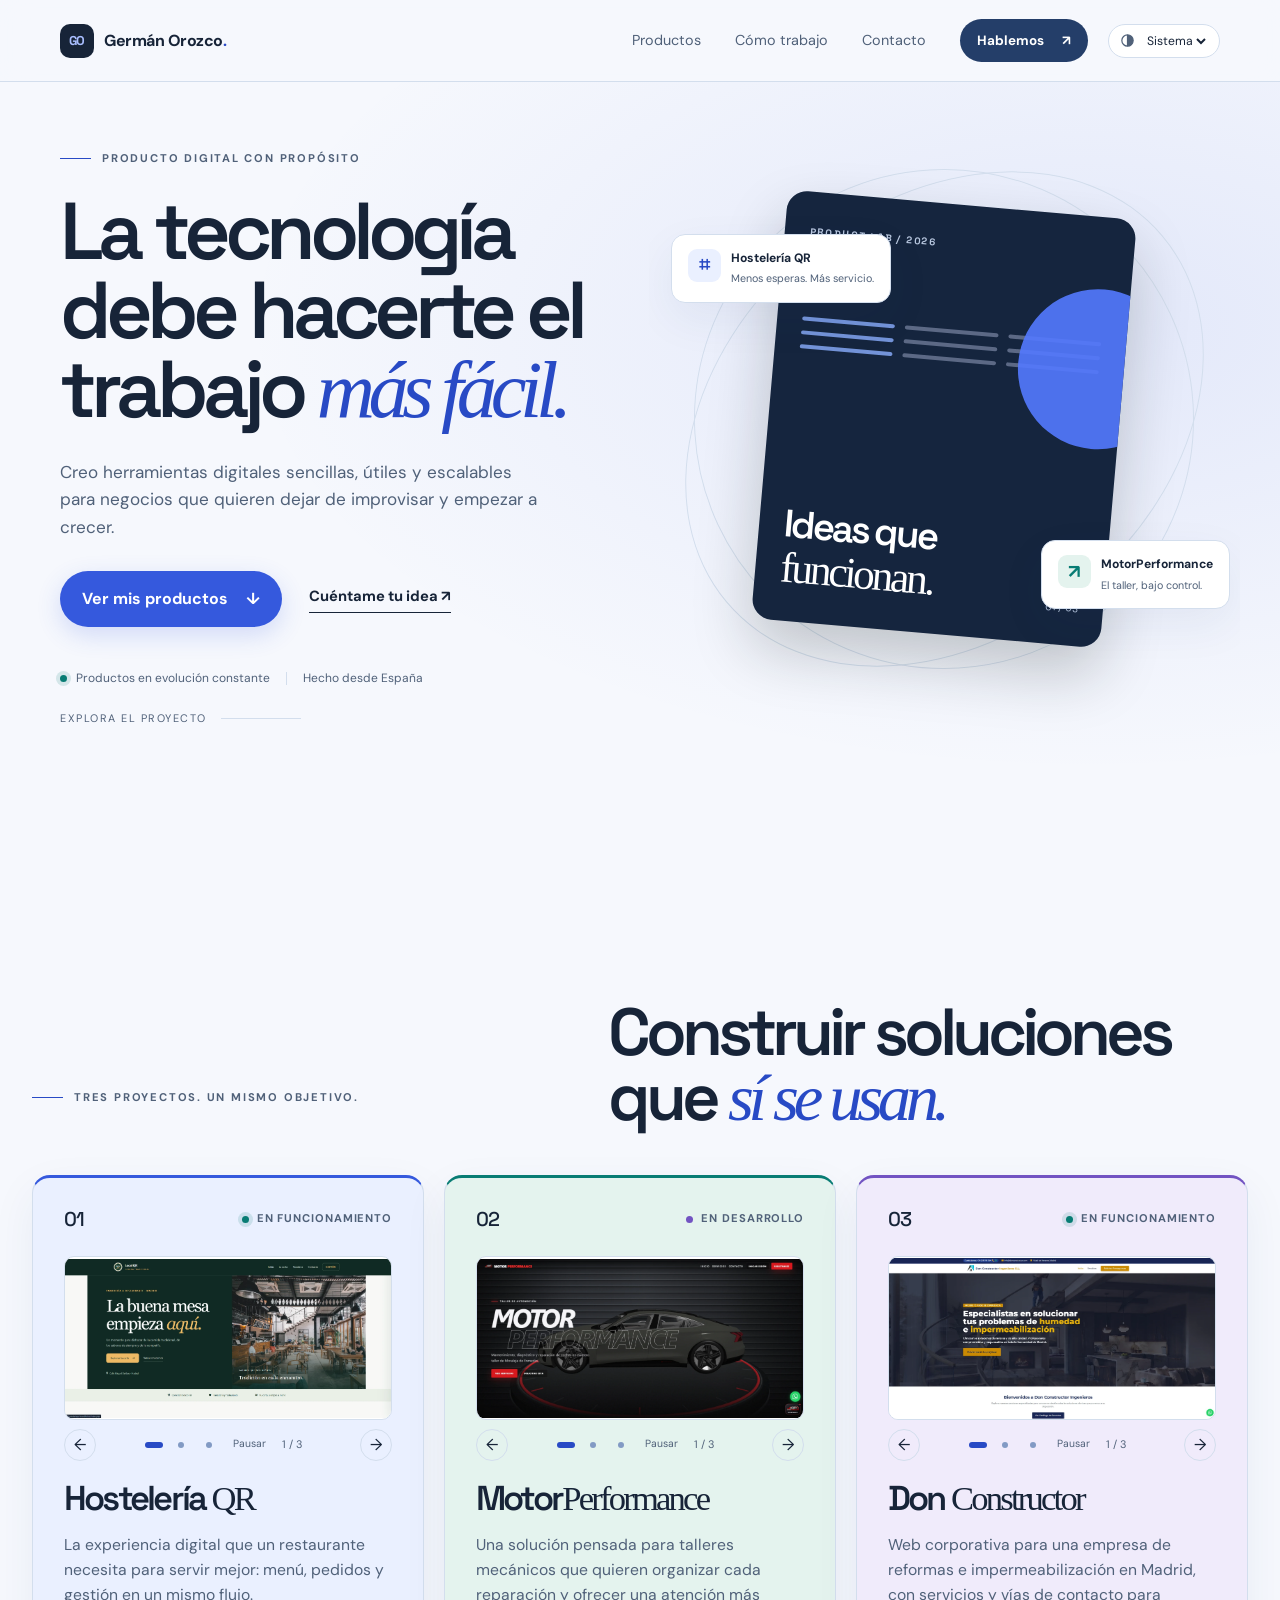
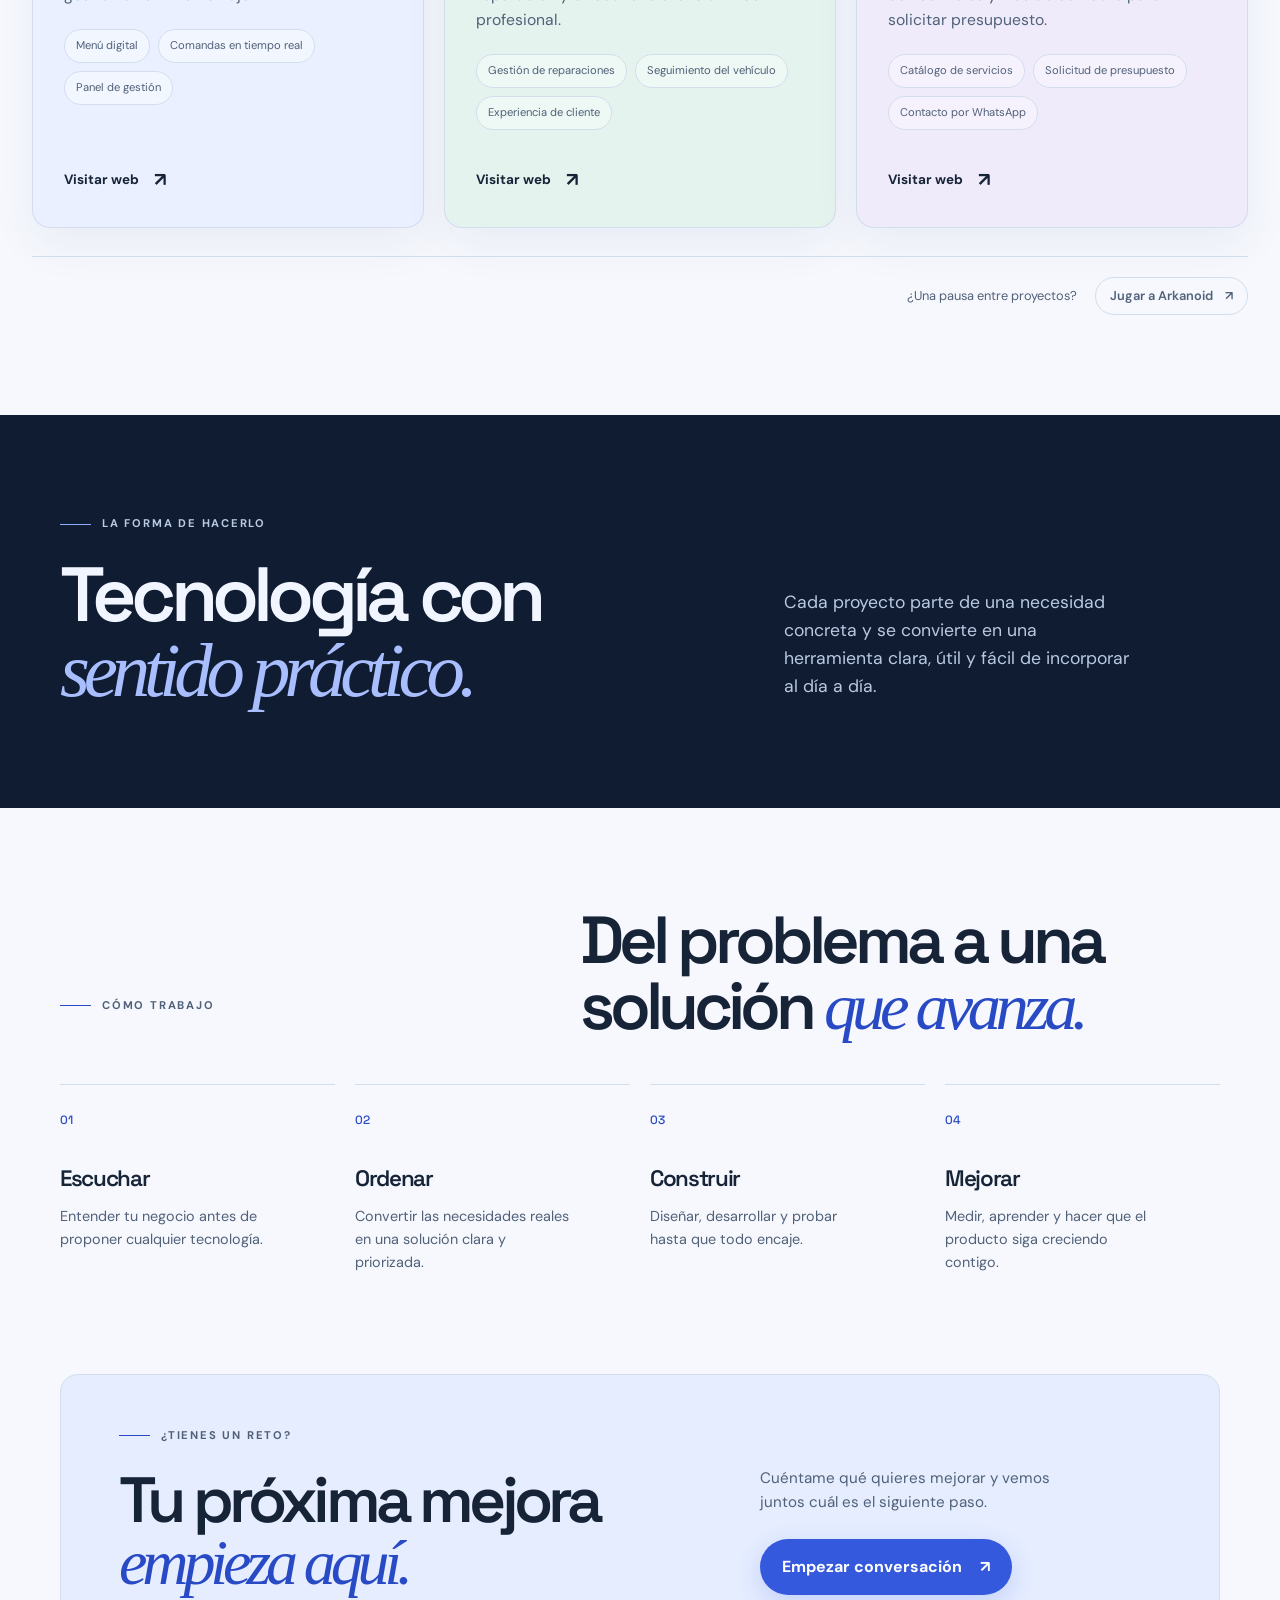
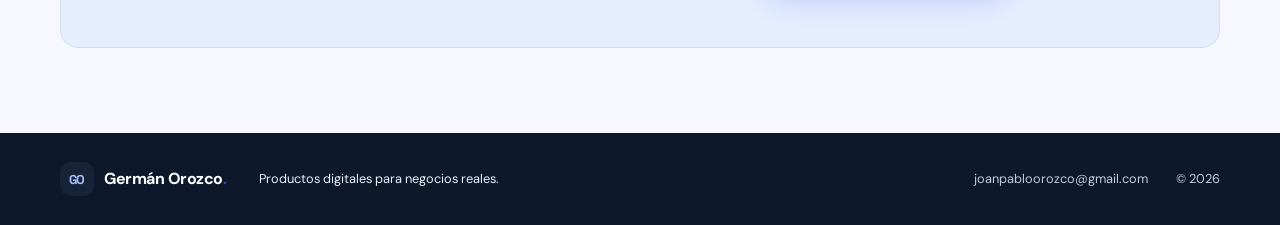
==== commit 25debcda: "feat: add visit notification service with email integration - Implemented theme switching functional" ====
--- a/index.html
+++ b/index.html
@@ -17,7 +17,9 @@
   <link
     href="https://fonts.googleapis.com/css2?family=DM+Sans:wght@400;500;600;700&family=Space+Grotesk:wght@500;600;700&display=swap"
     rel="stylesheet">
-  <link rel="stylesheet" href="./styles.css?v=20261103-slide">
+  <script src="./js/theme.js?v=20261110" ></script>
+  <link rel="stylesheet" href="./styles.css?v=20261110">
+  <link rel="stylesheet" href="./css/theme.css?v=20261110">
 </head>
 
 <body>
@@ -30,6 +32,7 @@
           href="#metodo">Cómo trabajo</a><a href="#contacto">Contacto</a><button
           class="button button--small button--dark open-modal-trigger">Hablemos <span
             aria-hidden="true">↗</span></button></nav>
+      <label class="theme-control"><span class="sr-only">Tema de la página</span><svg viewBox="0 0 24 24" fill="none" stroke="currentColor" stroke-width="1.7" aria-hidden="true"><circle cx="12" cy="12" r="8"/><path d="M12 4v16"/><path d="M12 4a8 8 0 0 1 0 16" fill="currentColor" stroke="none"/></svg><select id="theme-select" aria-label="Tema de la página"><option value="system">Sistema</option><option value="light">Claro</option><option value="dark">Oscuro</option></select></label>
     </div>
   </header>
   <main>
@@ -78,13 +81,13 @@
               aria-label="Capturas de Hostelería QR">
               <div class="carousel-viewport">
                 <div class="project-slide" role="group" aria-roledescription="diapositiva" aria-label="1 de 3"><img
-                    src="./img/qr1.png" alt="Captura 1 de la web de Hostelería QR" width="1880" height="940"
+                    src="./img/qr1.webp" alt="Captura 1 de la web de Hostelería QR" width="1880" height="940"
                     loading="lazy" decoding="async"></div>
                 <div class="project-slide" role="group" aria-roledescription="diapositiva" aria-label="2 de 3" hidden>
-                  <img src="./img/qr2.png" alt="Captura 2 de la web de Hostelería QR" width="1880" height="940"
+                  <img src="./img/qr2.webp" alt="Captura 2 de la web de Hostelería QR" width="1880" height="940"
                     loading="lazy" decoding="async"></div>
                 <div class="project-slide" role="group" aria-roledescription="diapositiva" aria-label="3 de 3" hidden>
-                  <img src="./img/qr3.png" alt="Captura 3 de la web de Hostelería QR" width="1880" height="940"
+                  <img src="./img/qr3.webp" alt="Captura 3 de la web de Hostelería QR" width="1880" height="940"
                     loading="lazy" decoding="async"></div>
               </div>
               <div class="carousel-controls"><button type="button" class="carousel-arrow" data-direction="-1"
@@ -113,13 +116,13 @@
               aria-label="Capturas de MotorPerformance">
               <div class="carousel-viewport">
                 <div class="project-slide" role="group" aria-roledescription="diapositiva" aria-label="1 de 3"><img
-                    src="./img/taller1.png" alt="Captura 1 de la web de MotorPerformance" width="1880" height="940"
+                    src="./img/taller1.webp" alt="Captura 1 de la web de MotorPerformance" width="1880" height="940"
                     loading="lazy" decoding="async"></div>
                 <div class="project-slide" role="group" aria-roledescription="diapositiva" aria-label="2 de 3" hidden>
-                  <img src="./img/taller2.png" alt="Captura 2 de la web de MotorPerformance" width="1880" height="940"
+                  <img src="./img/taller2.webp" alt="Captura 2 de la web de MotorPerformance" width="1880" height="940"
                     loading="lazy" decoding="async"></div>
                 <div class="project-slide" role="group" aria-roledescription="diapositiva" aria-label="3 de 3" hidden>
-                  <img src="./img/taller3.png" alt="Captura 3 de la web de MotorPerformance" width="1880" height="940"
+                  <img src="./img/taller3.webp" alt="Captura 3 de la web de MotorPerformance" width="1880" height="940"
                     loading="lazy" decoding="async"></div>
               </div>
               <div class="carousel-controls"><button type="button" class="carousel-arrow" data-direction="-1"
@@ -149,13 +152,13 @@
               aria-label="Capturas de Don Constructor">
               <div class="carousel-viewport">
                 <div class="project-slide" role="group" aria-roledescription="diapositiva" aria-label="1 de 3"><img
-                    src="./img/don1.png" alt="Captura 1 de la web de Don Constructor" width="1880" height="940"
+                    src="./img/don1.webp" alt="Captura 1 de la web de Don Constructor" width="1880" height="940"
                     loading="lazy" decoding="async"></div>
                 <div class="project-slide" role="group" aria-roledescription="diapositiva" aria-label="2 de 3" hidden>
-                  <img src="./img/don2.png" alt="Captura 2 de la web de Don Constructor" width="1880" height="940"
+                  <img src="./img/don2.webp" alt="Captura 2 de la web de Don Constructor" width="1880" height="940"
                     loading="lazy" decoding="async"></div>
                 <div class="project-slide" role="group" aria-roledescription="diapositiva" aria-label="3 de 3" hidden>
-                  <img src="./img/don3.png" alt="Captura 3 de la web de Don Constructor" width="1880" height="940"
+                  <img src="./img/don3.webp" alt="Captura 3 de la web de Don Constructor" width="1880" height="940"
                     loading="lazy" decoding="async"></div>
               </div>
               <div class="carousel-controls"><button type="button" class="carousel-arrow" data-direction="-1"
@@ -260,7 +263,9 @@
       </form>
     </div>
   </div>
-  <script src="./main.js?v=20261103-slide"></script>
+  <script src="./main.js?v=20261110"></script>
+  <script src="./js/visit-config.js?v=20261110"></script>
+  <script src="./js/visits.js?v=20261110" defer></script>
 </body>
 
 </html>
--- a/css/theme.css
+++ b/css/theme.css
@@ -0,0 +1,107 @@
+/* Shared colors cover text, surfaces, navigation, controls and decoration. */
+:root {
+  color-scheme: light;
+  --ink: #172438; --muted: #506179; --paper: #f6f8fd; --line: #d3deed;
+  --lime: #3559dd; --sage: #eaf0ff; --dark: #101c31;
+  --surface: #ffffff; --header: #f6f8fde8; --accent: #3559dd; --accent-text: #284ac5;
+  --teal: #087c74; --purple: #7253c2; --qr-bg: #eaf0ff; --motor-bg: #e4f3ee;
+  --don-bg: #f0ebfb; --contact-bg: #e5edff; --input-bg: #ffffff;
+  --shadow: 0 16px 45px #203a6810; --decor: #829ac4;
+}
+:root[data-theme="dark"] {
+  color-scheme: dark;
+  --ink: #eef3ff; --muted: #b2c1d7; --paper: #0c1423; --line: #34445f;
+  --lime: #98b3ff; --sage: #1b2c49; --dark: #080f1c;
+  --surface: #162238; --header: #0c1423ee; --accent: #4d70ed; --accent-text: #a9beff;
+  --teal: #7de1c9; --purple: #c5adff; --qr-bg: #172b4b; --motor-bg: #14352f;
+  --don-bg: #2c2344; --contact-bg: #192c4a; --input-bg: #0f1b2e;
+  --shadow: 0 20px 45px #0004; --decor: #40567c;
+}
+body { background: var(--paper); color: var(--ink); }
+::selection { background: var(--accent); color: #fff; }
+html { scroll-padding-top: 100px; accent-color: var(--accent); }
+a:focus-visible, button:focus-visible, select:focus-visible { outline: 3px solid var(--accent-text); outline-offset: 4px; }
+.site-header { background: var(--header); border-color: var(--line); }
+.header-inner { gap: 20px; }
+.nav { color: var(--muted); margin-left: auto; }
+.nav a:hover, .text-link:hover, .product-link:hover { color: var(--accent-text); }
+.logo-dot { color: var(--accent-text); background: transparent; }
+.logo-mark { background: #172438; color: #a9beff; }
+.button--dark { color: #fff; background: #243e69; }
+.button--accent { background: var(--accent); color: #fff; box-shadow: 0 8px 24px #3559dd30; }
+.button--accent:hover { background: #2d4ac3; box-shadow: 0 12px 32px #3559dd40; }
+.eyebrow { color: var(--muted); }
+.eyebrow-line { background: var(--accent-text); }
+.hero { background: radial-gradient(ellipse at 85% 30%, color-mix(in srgb, var(--accent) 10%, transparent), transparent 55%); }
+.hero h1 em, .section-heading h2 em, .contact-box h2 em { color: var(--accent-text); }
+.hero-lead, .hero-note, .hero-scroll, .step p, .product-card p, .contact-action p, .modal-copy { color: var(--muted); }
+.hero-art { clip-path: inset(-65px -20px); }
+.orbit, .orbit--two { border-color: var(--line); }
+.art-card { background: #15253e; color: #fff; }
+.art-label, .art-main-copy span { color: #bac9e1; }
+.art-card:after { background: #5479ff; }
+.art-grid span:nth-child(3n+1) { background: #8bafff; }
+.floating-card { color: var(--ink); background: var(--surface); border-color: var(--line); box-shadow: var(--shadow); }
+.floating-card small { color: var(--muted); }
+.mini-icon--qr { color: var(--accent-text); background: var(--qr-bg); }
+.mini-icon--motor { color: var(--teal); background: var(--motor-bg); }
+.status-dot, .product-status i { background: var(--teal); box-shadow: 0 0 0 4px color-mix(in srgb, var(--teal) 14%, transparent); }
+.product-status--soon i { background: var(--purple); box-shadow: none; }
+.product-card { border: 1px solid var(--line); box-shadow: var(--shadow); }
+.product-card--qr { background: var(--qr-bg); border-top: 3px solid var(--accent); }
+.product-card--motor { background: var(--motor-bg); border-top: 3px solid var(--teal); }
+.product-card--constructor { background: var(--don-bg); border-top: 3px solid var(--purple); }
+.product-top, .product-status--soon { color: var(--muted); }
+.product-index, .product-link { color: var(--ink); }
+.product-features span { color: var(--muted); border-color: var(--line); background: color-mix(in srgb, var(--surface) 35%, transparent); }
+.carousel-viewport { border-color: var(--line); background: var(--surface); }
+.carousel-arrow { color: var(--ink); border-color: var(--line); }
+.carousel-arrow:hover { background: var(--surface); }
+.carousel-dot::before { background: var(--decor); }
+.carousel-dot[aria-current="true"]::before { background: var(--accent-text); }
+.carousel-playback, .carousel-counter { color: var(--muted); }
+.carousel-playback:hover { color: var(--ink); }
+.carousel-arrow:focus-visible, .carousel-dot:focus-visible, .carousel-playback:focus-visible { outline-color: var(--accent-text); }
+.arcade-break { color: var(--muted); border-color: var(--line); }
+.arcade-break-link { color: var(--muted); border-color: var(--line); }
+.arcade-break-link:hover { color: var(--accent-text); background: var(--sage); }
+.section--dark { background: #101c31; color: #f1f5ff; }
+.section--dark .eyebrow, .statement-text { color: #b9c9e1; }
+.section--dark .eyebrow-line { background: #8faeff; }
+.statement h2 em { color: #a9beff; }
+.step { border-color: var(--line); }
+.step > span { color: var(--accent-text); }
+.step h3 { color: var(--ink); }
+.contact-box { background: var(--contact-bg); border: 1px solid var(--line); }
+.footer { background: #0d182a; color: #e8effd; }
+.footer-right { color: #bdcce1; }
+.footer a:hover { color: #a9beff; }
+.modal { background: #050c18c9; overflow-y: auto; }
+.modal-card { background: var(--surface); border: 1px solid var(--line); max-height: calc(100dvh - 40px); overflow-y: auto; }
+.modal-close { color: var(--muted); }
+.modal-card input, .modal-card textarea { color: var(--ink); background: var(--input-bg); border-color: var(--line); }
+.modal-card input::placeholder, .modal-card textarea::placeholder { color: var(--muted); opacity: 1; }
+.modal-card input:focus, .modal-card textarea:focus { border-color: var(--accent-text); box-shadow: 0 0 0 3px color-mix(in srgb, var(--accent) 20%, transparent); }
+.form-status { color: var(--accent-text); }
+.theme-control { display: flex; align-items: center; gap: 7px; border: 1px solid var(--line); border-radius: 30px; background: var(--surface); padding: 7px 10px; flex-shrink: 0; color: var(--muted); }
+.theme-control svg { width: 17px; height: 17px; flex-shrink: 0; }
+.theme-control select { color: var(--ink); background: var(--surface); border: 0; font: inherit; font-size: .76rem; max-width: 98px; cursor: pointer; }
+.sr-only { position: absolute; width: 1px; height: 1px; padding: 0; margin: -1px; overflow: hidden; clip-path: inset(50%); white-space: nowrap; border: 0; }
+@media(max-width:1050px) { .nav { gap: 18px; } .header-inner { gap: 14px; } }
+@media(max-width:680px) {
+  html { scroll-padding-top: 85px; }
+  .site-header { backdrop-filter: none; }
+  .header-inner { gap: 12px; }
+  .theme-control { order: 2; margin-left: auto; }
+  .nav-toggle { order: 3; flex-shrink: 0; }
+  .nav-toggle span { background: var(--ink); }
+  .nav { background: var(--paper); margin: 0; }
+  .hero-art { overflow: clip; clip-path: none; }
+  .product-card h3 { font-size: clamp(1.7rem, 7vw, 2.4rem); }
+}
+@media(max-width:420px) { .site-header .logo > span:last-child { display: none; } }
+@media(prefers-reduced-motion: reduce) {
+  html { scroll-behavior: auto; }
+  *, *::before, *::after { animation-duration: .01ms !important; transition-duration: .01ms !important; }
+  .js .reveal { opacity: 1; transform: none; }
+}
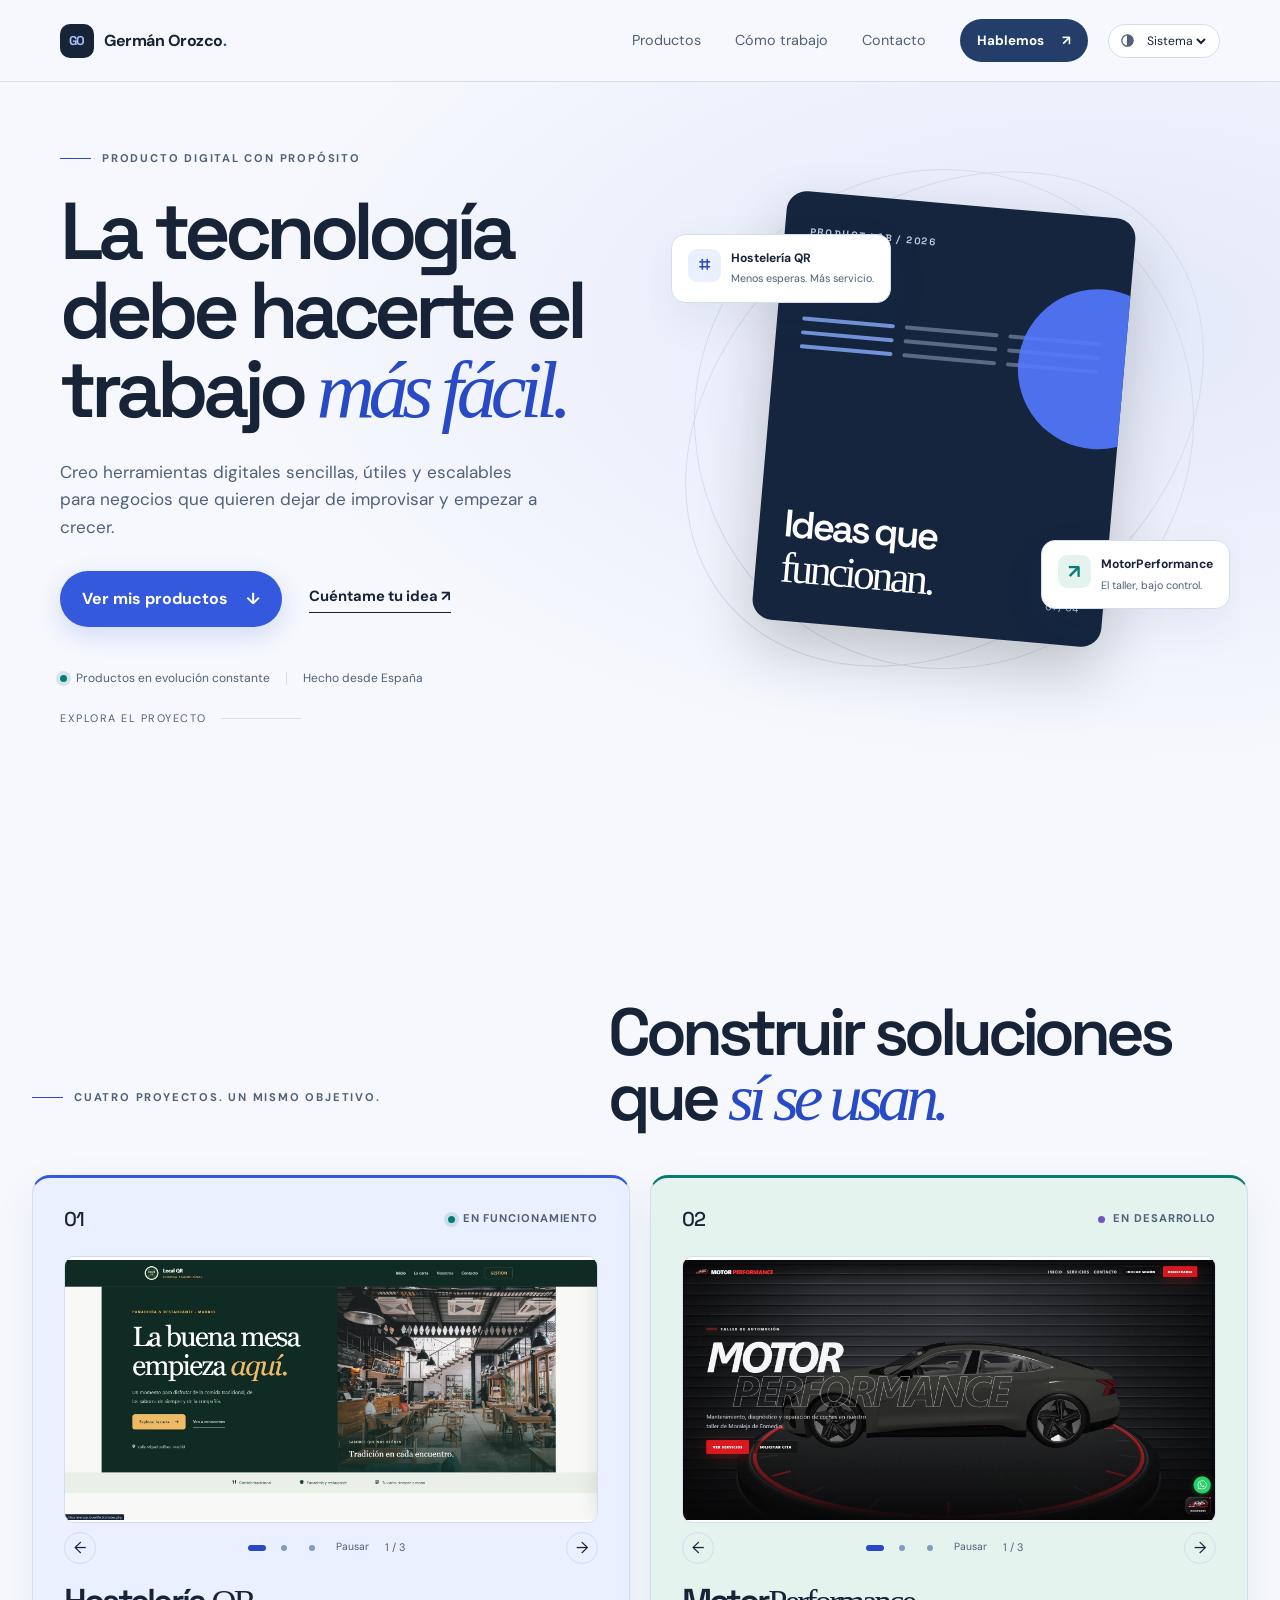
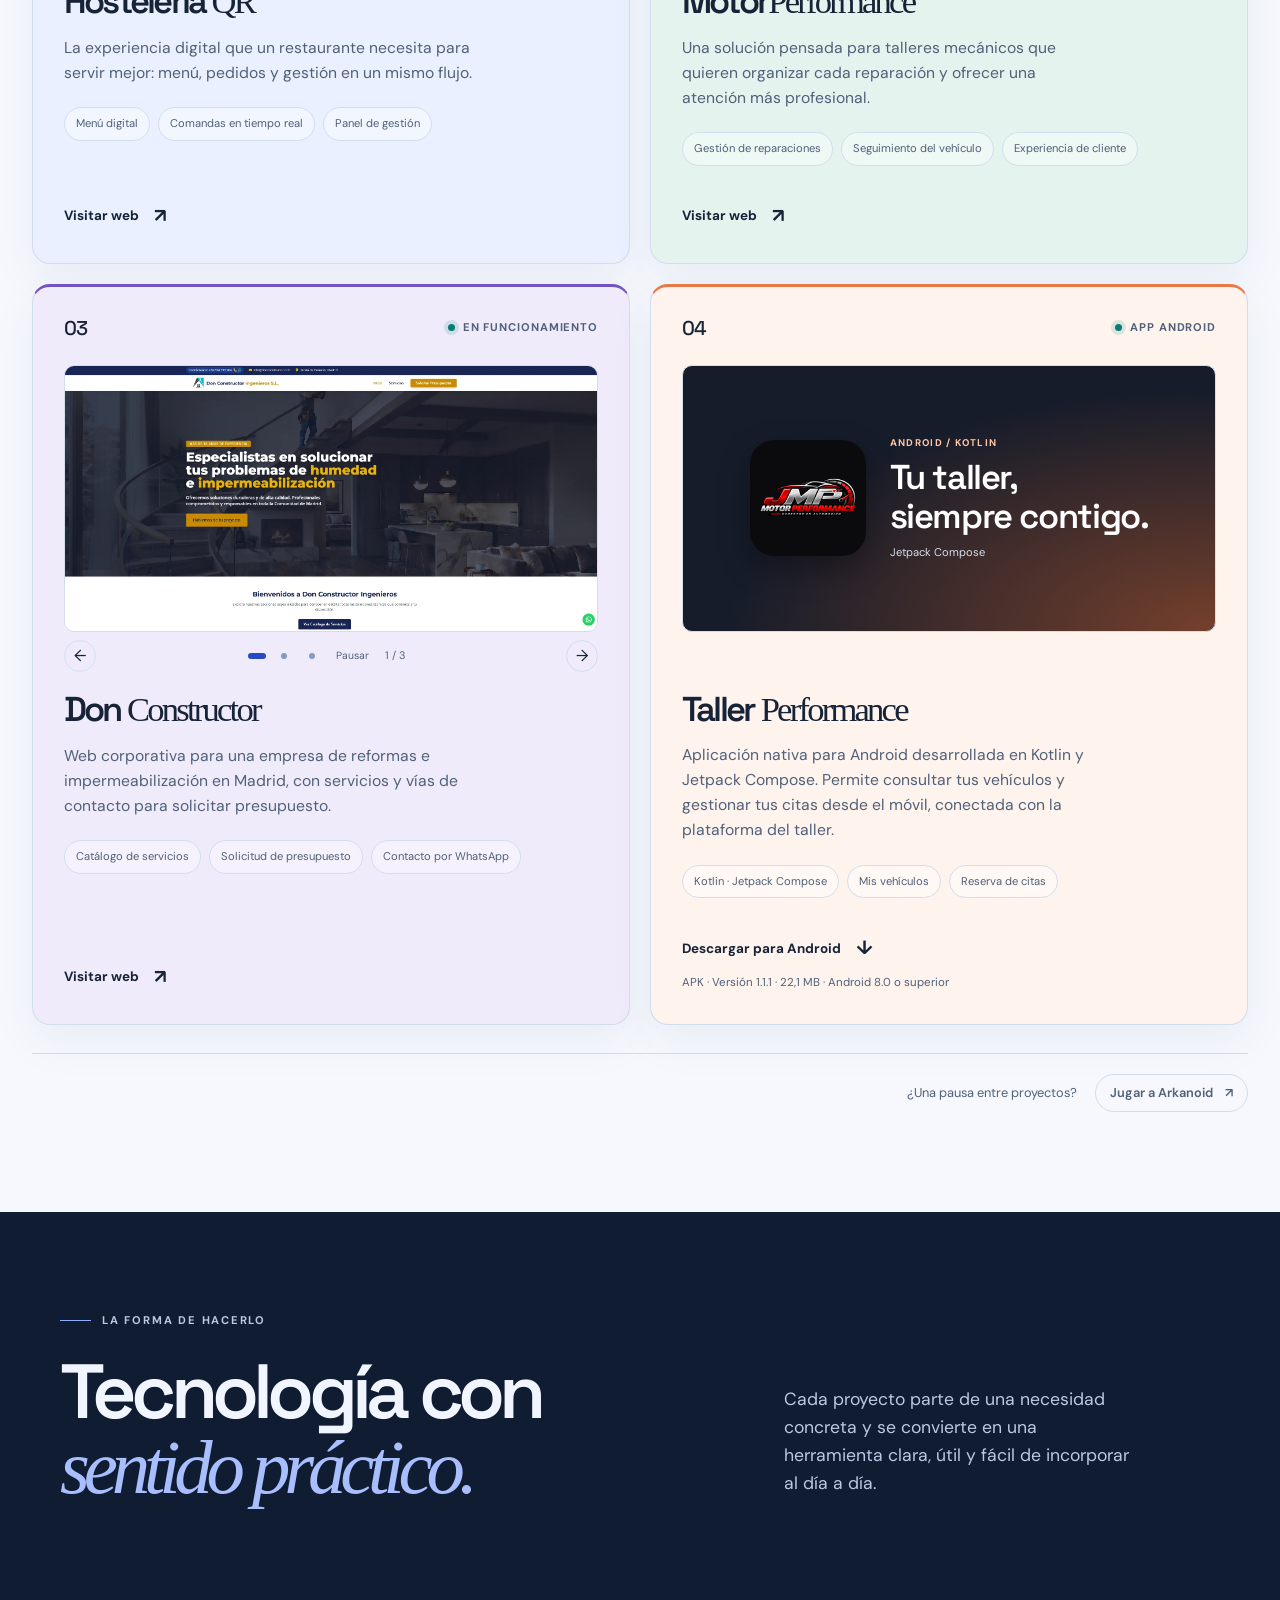
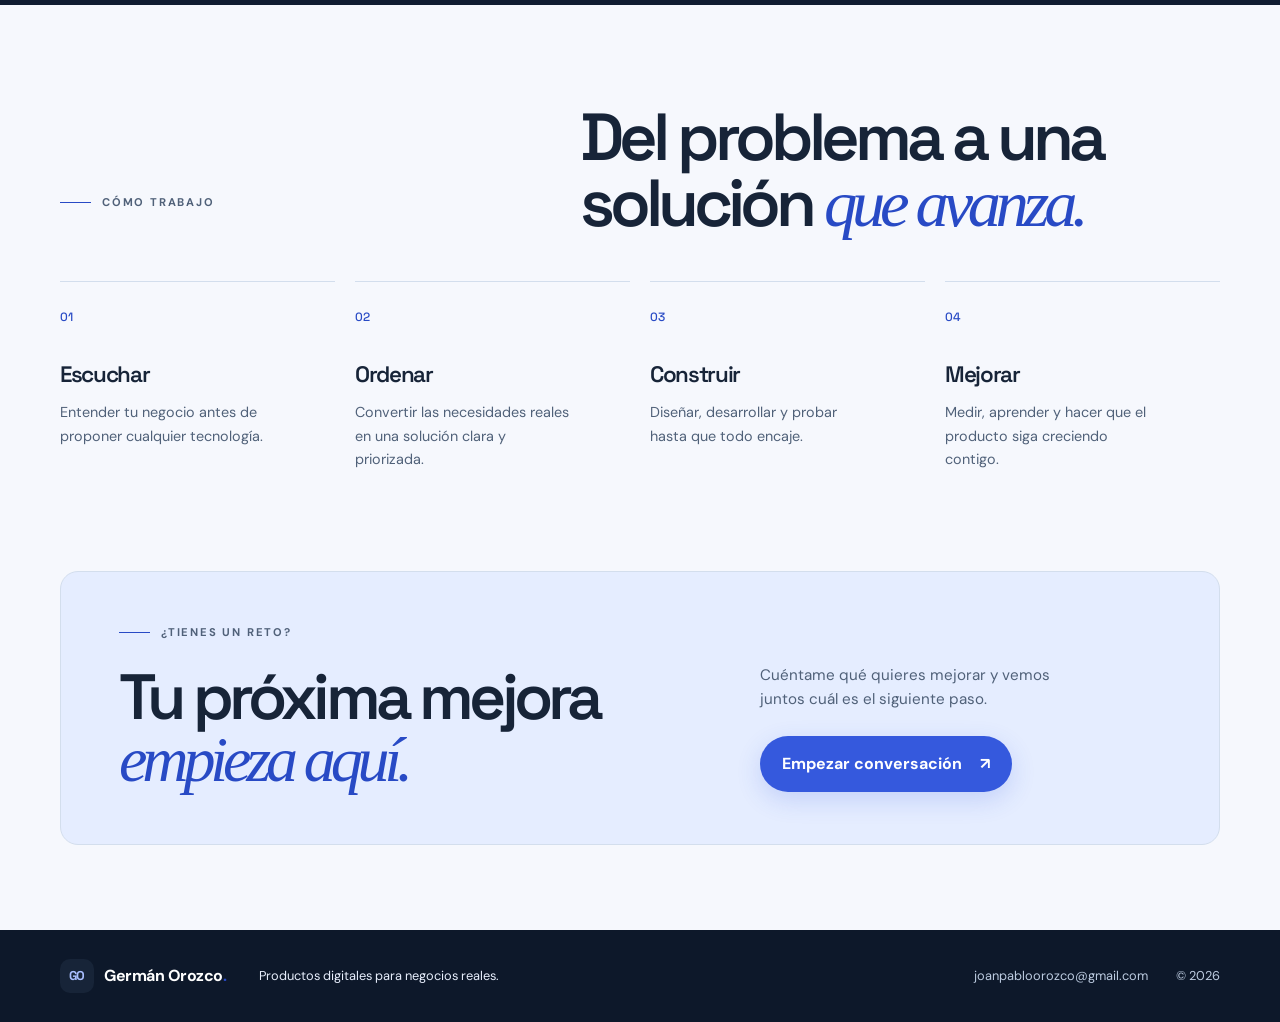
==== commit 40d3e8e8: "feat: add Android app section and update project details in HTML and CSS" ====
--- a/index.html
+++ b/index.html
@@ -10,7 +10,7 @@
   <meta name="author" content="Germán Orozco Murcia">
   <meta property="og:title" content="Germán Orozco — Productos digitales que hacen avanzar tu negocio">
   <meta property="og:description"
-    content="Hostelería QR, MotorPerformance y Don Constructor: soluciones digitales para negocios reales.">
+    content="Hostelería QR, MotorPerformance, Don Constructor y Taller Performance para Android: soluciones digitales para negocios reales.">
   <link rel="icon" type="image/svg+xml" href="./assets/favicon.svg">
   <link rel="preconnect" href="https://fonts.googleapis.com">
   <link rel="preconnect" href="https://fonts.gstatic.com" crossorigin>
@@ -18,8 +18,8 @@
     href="https://fonts.googleapis.com/css2?family=DM+Sans:wght@400;500;600;700&family=Space+Grotesk:wght@500;600;700&display=swap"
     rel="stylesheet">
   <script src="./js/theme.js?v=20261110" ></script>
-  <link rel="stylesheet" href="./styles.css?v=20261110">
-  <link rel="stylesheet" href="./css/theme.css?v=20261110">
+  <link rel="stylesheet" href="./styles.css?v=20261119">
+  <link rel="stylesheet" href="./css/theme.css?v=20261119">
 </head>
 
 <body>
@@ -56,7 +56,7 @@
             <div class="art-grid">
               <span></span><span></span><span></span><span></span><span></span><span></span><span></span><span></span><span></span>
             </div>
-            <div class="art-main-copy"><strong>Ideas que<br><i>funcionan.</i></strong><span>01 / 03</span></div>
+            <div class="art-main-copy"><strong>Ideas que<br><i>funcionan.</i></strong><span>01 / 04</span></div>
           </div>
           <div class="floating-card floating-card--qr"><span class="mini-icon mini-icon--qr">⌗</span><strong>Hostelería
               QR</strong><small>Menos esperas. Más servicio.</small></div>
@@ -70,7 +70,7 @@
     <section class="intro section" id="productos">
       <div class="container">
         <div class="section-heading reveal">
-          <p class="eyebrow"><span class="eyebrow-line"></span> Tres proyectos. Un mismo objetivo.</p>
+          <p class="eyebrow"><span class="eyebrow-line"></span> Cuatro proyectos. Un mismo objetivo.</p>
           <h2>Construir soluciones que <em>sí se usan.</em></h2>
         </div>
         <div class="product-grid">
@@ -180,6 +180,18 @@
                 presupuesto</span><span>Contacto por WhatsApp</span></div><a class="product-link"
               href="https://donconstructor.com/" target="_blank" rel="noopener noreferrer">Visitar web <span
                 aria-hidden="true">↗</span></a>
+          </article>
+          <article class="product-card product-card--android reveal">
+            <div class="product-top"><span class="product-index">04</span><span class="product-status"><i></i> App Android</span></div>
+            <div class="app-preview" aria-label="Taller Performance, aplicación Android desarrollada en Kotlin">
+              <img src="./img/taller-android-icon.webp" alt="Icono de Taller Performance" width="192" height="192" loading="lazy" decoding="async">
+              <div><span class="app-platform">ANDROID / KOTLIN</span><strong>Tu taller,<br>siempre contigo.</strong><span class="app-stack">Jetpack Compose</span></div>
+            </div>
+            <h3>Taller <span>Performance</span></h3>
+            <p>Aplicación nativa para Android desarrollada en Kotlin y Jetpack Compose. Permite consultar tus vehículos y gestionar tus citas desde el móvil, conectada con la plataforma del taller.</p>
+            <div class="product-features"><span>Kotlin · Jetpack Compose</span><span>Mis vehículos</span><span>Reserva de citas</span></div>
+            <a class="product-link" href="./downloads/taller-performance-1.1.1.apk" download="Taller-Performance-1.1.1.apk">Descargar para Android <span aria-hidden="true">↓</span></a>
+            <p class="app-download-note">APK · Versión 1.1.1 · 22,1 MB · Android 8.0 o superior</p>
           </article>
         </div>
         <aside class="arcade-break" aria-label="Un descanso para jugar">
@@ -264,8 +276,8 @@
     </div>
   </div>
   <script src="./main.js?v=20261110"></script>
-  <script src="./js/visit-config.js?v=20261110"></script>
-  <script src="./js/visits.js?v=20261110" defer></script>
+  <script src="./js/visit-config.js?v=20261115-md"></script>
+  <script src="./js/visits.js?v=20261115-md" defer></script>
 </body>
 
 </html>
--- a/styles.css
+++ b/styles.css
@@ -1227,7 +1227,7 @@
     box-shadow: none
 }
 
-/* Portfolio: tres proyectos con una cuadrícula adaptable. */
+/* Portfolio: cuatro proyectos con una cuadrícula adaptable. */
 .project-carousel {
     margin: 24px 0 8px;
     min-width: 0;
@@ -1386,7 +1386,7 @@
 }
 
 .product-grid {
-    grid-template-columns: repeat(3, minmax(0, 1fr))
+    grid-template-columns: repeat(2, minmax(0, 1fr))
 }
 
 .product-card h3 {
@@ -1407,7 +1407,7 @@
     }
 
     .product-card--constructor {
-        grid-column: 1 / -1
+        grid-column: auto
     }
 }
 
--- a/css/theme.css
+++ b/css/theme.css
@@ -51,6 +51,14 @@
 .product-card--qr { background: var(--qr-bg); border-top: 3px solid var(--accent); }
 .product-card--motor { background: var(--motor-bg); border-top: 3px solid var(--teal); }
 .product-card--constructor { background: var(--don-bg); border-top: 3px solid var(--purple); }
+.product-card--android { background: color-mix(in srgb, var(--surface) 90%, #fa8654); border-top: 3px solid #e97945; }
+.app-preview { display: flex; align-items: center; justify-content: center; gap: 24px; aspect-ratio: 2 / 1; min-height: 180px; margin: 24px 0 48px; padding: 24px; border: 1px solid var(--line); border-radius: 10px; background: radial-gradient(ellipse at right bottom, #75402c, transparent 65%), #161c2a; color: #fff; }
+.app-preview img { width: clamp(64px, 10vw, 116px); height: auto; border-radius: 24px; box-shadow: 0 12px 32px #0005; }
+.app-preview > div { display: flex; flex-direction: column; gap: 8px; }
+.app-platform { font-size: .61rem; font-weight: 700; letter-spacing: .14em; color: #ffc6a6; }
+.app-preview strong { font: 600 clamp(1.15rem, 2.7vw, 2.3rem)/1.12 var(--display); letter-spacing: -.04em; }
+.app-stack { font-size: .7rem; color: #d6ddeb; }
+.product-card p.app-download-note { margin-top: 10px; font-size: .72rem; color: var(--muted); }
 .product-top, .product-status--soon { color: var(--muted); }
 .product-index, .product-link { color: var(--ink); }
 .product-features span { color: var(--muted); border-color: var(--line); background: color-mix(in srgb, var(--surface) 35%, transparent); }
